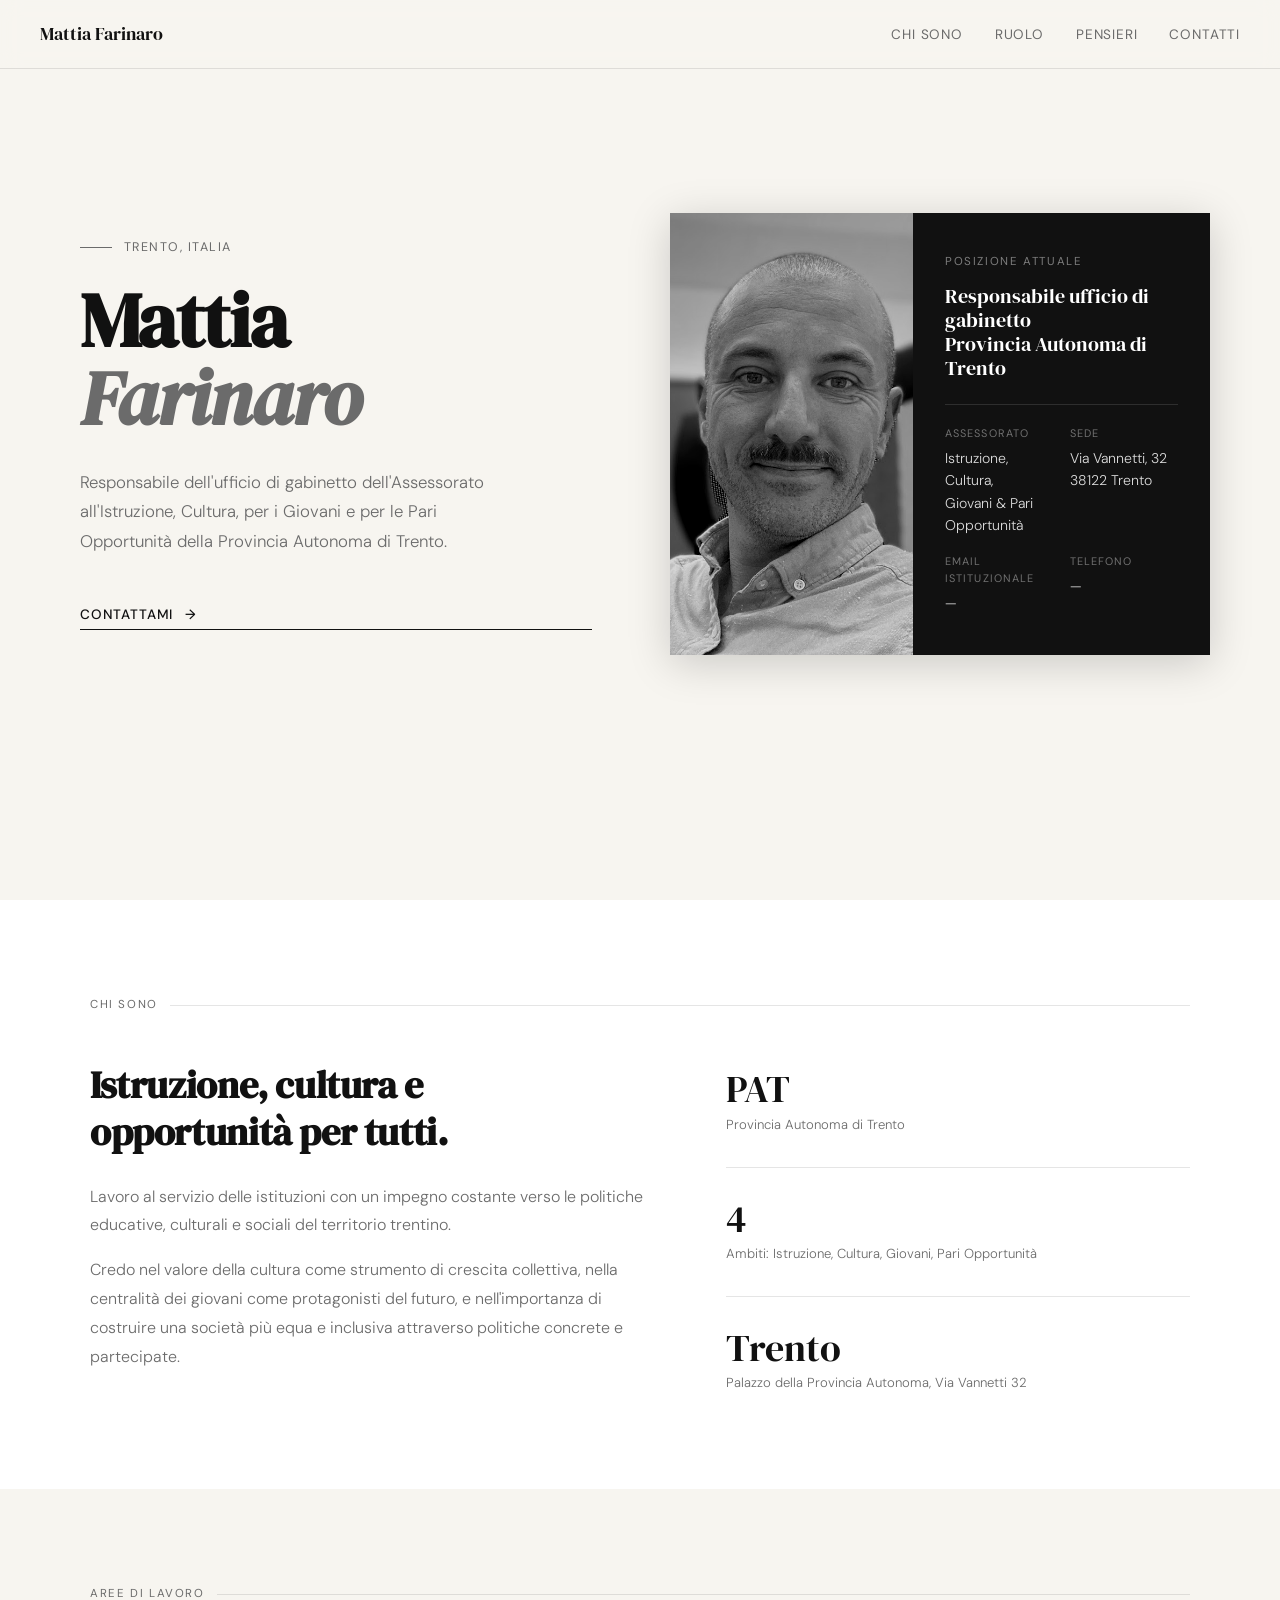
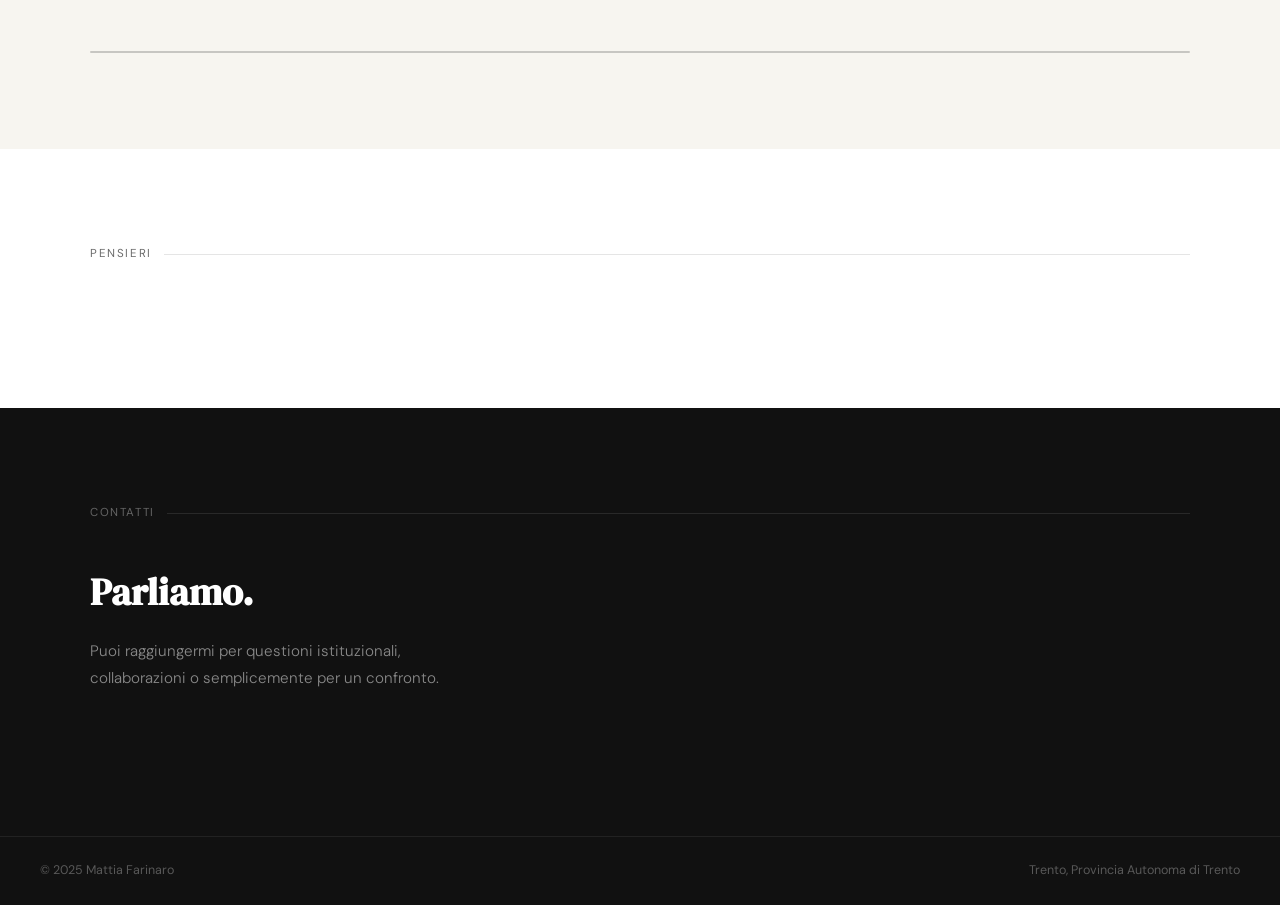
==== index.html @ f751d256 "Add files via upload" ====
<!DOCTYPE html>
<html lang="it">
<head>
<meta charset="UTF-8">
<meta name="viewport" content="width=device-width, initial-scale=1.0">
<title>Mattia Farinaro</title>
<link rel="preconnect" href="https://fonts.googleapis.com">
<link href="https://fonts.googleapis.com/css2?family=DM+Serif+Display:ital@0;1&family=DM+Sans:ital,opsz,wght@0,9..40,300;0,9..40,400;0,9..40,500;1,9..40,300&display=swap" rel="stylesheet">
<style>
  *, *::before, *::after { box-sizing: border-box; margin: 0; padding: 0; }

  :root {
    --bg: #f7f5f0;
    --surface: #ffffff;
    --ink: #111111;
    --ink-muted: #6b6b6b;
    --ink-faint: #c4c4c4;
    --border: rgba(0,0,0,0.1);
    --serif: 'DM Serif Display', Georgia, serif;
    --sans: 'DM Sans', system-ui, sans-serif;
  }

  html { scroll-behavior: smooth; }

  body {
    font-family: var(--sans);
    background: var(--bg);
    color: var(--ink);
    min-height: 100vh;
    font-size: 16px;
    line-height: 1.6;
  }

  /* NAV */
  nav {
    position: fixed;
    top: 0; left: 0; right: 0;
    z-index: 160;
    display: flex;
    align-items: center;
    justify-content: space-between;
    padding: 1.25rem 2.5rem;
    background: rgba(247,245,240,0.88);
    backdrop-filter: blur(10px);
    border-bottom: 1px solid var(--border);
  }
  .nav-logo { font-family: var(--serif); font-size: 1.1rem; color: var(--ink); text-decoration: none; }
  .nav-links { display: flex; gap: 2rem; list-style: none; }
  .nav-links a { font-size: 0.85rem; font-weight: 400; letter-spacing: 0.06em; text-transform: uppercase; color: var(--ink-muted); text-decoration: none; transition: color 0.2s; }
  .nav-links a:hover { color: var(--ink); }

  /* HAMBURGER */
  .nav-hamburger { display: none; flex-direction: column; justify-content: center; align-items: center; gap: 5px; width: 44px; height: 44px; background: none; border: none; cursor: pointer; padding: 0; position: relative; z-index: 200; -webkit-tap-highlight-color: transparent; flex-shrink: 0; }
  .nav-hamburger span { display: block; width: 22px; height: 1.5px; background: var(--ink); transition: transform 0.25s, opacity 0.25s; transform-origin: center; }
  .nav-hamburger.open span:nth-child(1) { transform: translateY(6.5px) rotate(45deg); }
  .nav-hamburger.open span:nth-child(2) { opacity: 0; transform: scaleX(0); }
  .nav-hamburger.open span:nth-child(3) { transform: translateY(-6.5px) rotate(-45deg); }
  .nav-mobile { display: flex; flex-direction: column; align-items: center; justify-content: center; gap: 2.5rem; position: fixed; inset: 0; z-index: 150; background: rgba(247,245,240,0.98); backdrop-filter: blur(12px); opacity: 0; visibility: hidden; transition: opacity 0.25s, visibility 0.25s; pointer-events: none; }
  .nav-mobile.open { opacity: 1; visibility: visible; pointer-events: auto; }
  .nav-mobile a { font-family: var(--serif); font-size: 2.2rem; color: var(--ink); text-decoration: none; letter-spacing: -0.01em; transition: opacity 0.2s; }
  .nav-mobile a:hover { opacity: 0.45; }

  /* HERO */
  .hero { min-height: 100vh; display: grid; grid-template-columns: 1fr 1fr; padding-top: 64px; }
  .hero-left { display: flex; flex-direction: column; justify-content: center; padding: 5rem 3rem 5rem 2.5rem; }
  .hero-eyebrow { font-size: 0.78rem; font-weight: 400; letter-spacing: 0.12em; text-transform: uppercase; color: var(--ink-muted); margin-bottom: 1.5rem; display: flex; align-items: center; gap: 0.75rem; }
  .hero-eyebrow::before { content: ''; display: inline-block; width: 2rem; height: 1px; background: var(--ink-muted); }
  .hero-name { font-family: var(--serif); font-size: clamp(3.5rem, 6vw, 5.5rem); line-height: 1.0; letter-spacing: -0.02em; color: var(--ink); margin-bottom: 2rem; }
  .hero-name em { font-style: italic; color: var(--ink-muted); }
  .hero-desc { font-size: 1.05rem; font-weight: 300; color: var(--ink-muted); max-width: 38ch; line-height: 1.75; margin-bottom: 3rem; }
  .hero-cta { display: inline-flex; align-items: center; gap: 0.75rem; font-size: 0.85rem; font-weight: 500; letter-spacing: 0.06em; text-transform: uppercase; color: var(--ink); text-decoration: none; border-bottom: 1.5px solid var(--ink); padding-bottom: 0.2rem; transition: opacity 0.2s; }
  .hero-cta:hover { opacity: 0.5; }
  .hero-cta .arrow { transition: transform 0.2s; }
  .hero-cta:hover .arrow { transform: translateX(4px); }
  .hero-right { display: flex; align-items: center; justify-content: center; position: relative; padding: 3rem 0; background: transparent; }
  .hero-right-card { display: flex; width: 90%; max-height: 520px; overflow: hidden; box-shadow: 0 8px 40px rgba(0,0,0,0.18); }
  .hero-photo-col { width: 45%; flex-shrink: 0; overflow: hidden; }
  .hero-right-inner { flex: 1; display: flex; flex-direction: column; justify-content: center; padding: 2.5rem 2rem; background: var(--ink); color: #fff; gap: 0; }
  .hero-card-label { font-size: 0.72rem; letter-spacing: 0.14em; text-transform: uppercase; color: rgba(255,255,255,0.45); margin-bottom: 0.75rem; }
  .hero-card-role { font-family: var(--serif); font-size: 1.25rem; line-height: 1.2; color: #fff; margin-bottom: 1.5rem; }
  .hero-card-details { border-top: 1px solid rgba(255,255,255,0.12); padding-top: 1.25rem; display: grid; grid-template-columns: 1fr 1fr; gap: 1rem; }
  .hero-card-detail-label { font-size: 0.68rem; letter-spacing: 0.1em; text-transform: uppercase; color: rgba(255,255,255,0.4); margin-bottom: 0.3rem; }
  .hero-card-detail-val { font-size: 0.88rem; color: rgba(255,255,255,0.85); font-weight: 300; }
  .hero-card-detail-val a { color: rgba(255,255,255,0.85); text-decoration: none; }

  /* SECTIONS */
  section { padding: 6rem 2.5rem; }
  .section-inner { max-width: 1100px; margin: 0 auto; }
  .section-label { font-size: 0.72rem; letter-spacing: 0.14em; text-transform: uppercase; color: var(--ink-muted); margin-bottom: 3rem; display: flex; align-items: center; gap: 0.75rem; }
  .section-label::after { content: ''; flex: 1; height: 1px; background: var(--border); }

  /* ABOUT */
  #about { background: var(--surface); }
  .about-grid { display: grid; grid-template-columns: 1.2fr 1fr; gap: 5rem; align-items: start; }
  .about-headline { font-family: var(--serif); font-size: clamp(2rem, 3vw, 2.8rem); line-height: 1.2; letter-spacing: -0.01em; color: var(--ink); margin-bottom: 1.75rem; }
  .about-body { font-size: 1rem; font-weight: 300; color: var(--ink-muted); line-height: 1.8; }
  .about-body p + p { margin-top: 1rem; }
  .about-sidebar { display: flex; flex-direction: column; gap: 2rem; padding-top: 0.5rem; }
  .hero-photo-wrap { width: 100%; height: 100%; overflow: hidden; margin-bottom: 0; flex-shrink: 0; border-radius: 0; }
  .hero-photo { width: 100%; height: 100%; object-fit: cover; object-position: center top; display: block; filter: grayscale(100%) brightness(0.8) contrast(1.15); }
  .about-fact { padding-bottom: 2rem; border-bottom: 1px solid var(--border); }
  .about-fact:last-child { border-bottom: none; padding-bottom: 0; }
  .about-fact-num { font-family: var(--serif); font-size: 2.4rem; line-height: 1; color: var(--ink); margin-bottom: 0.3rem; }
  .about-fact-label { font-size: 0.82rem; font-weight: 300; color: var(--ink-muted); }

  /* RUOLO */
  #ruolo { background: var(--bg); }
  .role-grid { display: grid; grid-template-columns: repeat(3, 1fr); gap: 1.5px; background: var(--border); border: 1.5px solid var(--border); border-radius: 2px; }
  .role-cell { background: var(--surface); padding: 2.5rem 2rem; }
  .role-cell-icon { width: 2rem; height: 2rem; margin-bottom: 1.25rem; opacity: 0.25; }
  .role-cell-title { font-family: var(--serif); font-size: 1.15rem; color: var(--ink); margin-bottom: 0.6rem; }
  .role-cell-body { font-size: 0.88rem; font-weight: 300; color: var(--ink-muted); line-height: 1.7; }

  /* BLOG */
  #blog { background: var(--surface); }
  .blog-grid { display: grid; grid-template-columns: repeat(2, 1fr); gap: 2rem; }
  .blog-card { padding: 0; border: 1px solid var(--border); border-radius: 2px; background: var(--bg); transition: transform 0.2s; cursor: default; overflow: hidden; }
  .blog-card:hover { transform: translateY(-2px); }
  .blog-card-img { width: 100%; aspect-ratio: 16/9; object-fit: cover; display: block; filter: grayscale(75%); transition: filter 0.4s ease; }
  .blog-card:hover .blog-card-img { filter: grayscale(0%); }
  .blog-card-img-placeholder { width: 100%; aspect-ratio: 16/9; background: var(--border); display: none; }
  .blog-card-content { padding: 2rem; }
  .blog-card-meta { font-size: 0.72rem; letter-spacing: 0.1em; text-transform: uppercase; color: var(--ink-faint); margin-bottom: 0.75rem; }
  .blog-card-title { font-family: var(--serif); font-size: 1.3rem; line-height: 1.3; color: var(--ink); margin-bottom: 0.75rem; }
  .blog-card-excerpt { font-size: 0.88rem; font-weight: 300; color: var(--ink-muted); line-height: 1.7; }
  .modal-img { width: 100%; aspect-ratio: 16/9; object-fit: cover; display: block; margin-bottom: 2rem; border-radius: 1px; filter: grayscale(75%); transition: filter 0.4s ease; }
  .modal-img:hover { filter: grayscale(0%); }
  .blog-empty { font-size: 0.95rem; font-weight: 300; color: var(--ink-faint); font-style: italic; padding: 3rem 0; }

  /* MODAL blog */
  .modal-overlay { display: none; position: fixed; inset: 0; z-index: 200; background: rgba(0,0,0,0.55); align-items: center; justify-content: center; padding: 2rem; }
  .modal-overlay.open { display: flex; }
  .modal-box { background: var(--surface); max-width: 680px; width: 100%; max-height: 80vh; overflow-y: auto; padding: 3rem; border-radius: 2px; position: relative; }
  .modal-close { position: absolute; top: 1.25rem; right: 1.5rem; font-size: 1.4rem; background: none; border: none; cursor: pointer; color: var(--ink-muted); line-height: 1; }
  .modal-close:hover { color: var(--ink); }
  .modal-meta { font-size: 0.72rem; letter-spacing: 0.1em; text-transform: uppercase; color: var(--ink-faint); margin-bottom: 1rem; }
  .modal-title { font-family: var(--serif); font-size: 2rem; line-height: 1.2; color: var(--ink); margin-bottom: 1.5rem; }
  .modal-body { font-size: 1rem; font-weight: 300; color: var(--ink-muted); line-height: 1.85; text-align: justify; hyphens: auto; }
  .modal-body p + p { margin-top: 1rem; }
  .modal-body a { color: var(--ink); border-bottom: 1px solid var(--border); text-decoration: none; transition: border-color 0.2s; }
  .modal-body a:hover { border-color: var(--ink); }
  .blog-card.has-full { cursor: pointer; }

  /* CONTATTI */
  #contatti { background: var(--ink); color: #fff; }
  #contatti .section-label { color: rgba(255,255,255,0.35); }
  #contatti .section-label::after { background: rgba(255,255,255,0.1); }
  .contact-grid { display: grid; grid-template-columns: 1fr 1fr; gap: 5rem; align-items: start; }
  .contact-headline { font-family: var(--serif); font-size: clamp(2rem, 3vw, 3rem); line-height: 1.15; color: #fff; margin-bottom: 1.5rem; }
  .contact-sub { font-size: 0.95rem; font-weight: 300; color: rgba(255,255,255,0.5); line-height: 1.75; max-width: 38ch; }
  .contact-list { list-style: none; display: flex; flex-direction: column; gap: 2rem; }
  .contact-item-label { font-size: 0.68rem; letter-spacing: 0.12em; text-transform: uppercase; color: rgba(255,255,255,0.35); margin-bottom: 0.3rem; }
  .contact-item-val { font-size: 1rem; color: rgba(255,255,255,0.85); font-weight: 300; }
  .contact-item-val a { color: rgba(255,255,255,0.85); text-decoration: none; border-bottom: 1px solid rgba(255,255,255,0.2); transition: border-color 0.2s; }
  .contact-item-val a:hover { border-color: rgba(255,255,255,0.6); }
  .social-row { margin-top: 3rem; display: flex; gap: 1rem; flex-wrap: wrap; }
  .social-btn { display: inline-flex; align-items: center; gap: 0.5rem; font-size: 0.78rem; font-weight: 400; letter-spacing: 0.06em; text-transform: uppercase; color: rgba(255,255,255,0.6); text-decoration: none; padding: 0.5rem 1rem; border: 1px solid rgba(255,255,255,0.15); border-radius: 1px; transition: border-color 0.2s, color 0.2s; }
  .social-btn:hover { border-color: rgba(255,255,255,0.4); color: #fff; }

  /* FOOTER */
  footer { background: var(--ink); border-top: 1px solid rgba(255,255,255,0.07); padding: 1.5rem 2.5rem; display: flex; justify-content: space-between; align-items: center; }
  footer p { font-size: 0.78rem; color: rgba(255,255,255,0.3); }

  /* LOADING SKELETON */
  .skeleton { background: linear-gradient(90deg, rgba(0,0,0,0.06) 25%, rgba(0,0,0,0.1) 50%, rgba(0,0,0,0.06) 75%); background-size: 200% 100%; animation: shimmer 1.5s infinite; border-radius: 3px; display: inline-block; }
  @keyframes shimmer { 0% { background-position: 200% 0; } 100% { background-position: -200% 0; } }

  /* RESPONSIVE */
  @media (max-width: 900px) {
    .hero { grid-template-columns: 1fr; min-height: auto; padding-top: 64px; }
    .hero-right { padding: 1rem 1.5rem; }
    .hero-right-card { width: 100%; max-height: none; flex-direction: column; }
    .hero-photo-col { width: 100%; height: 220px; }
    .hero-photo-wrap { width: 100%; height: 100%; }
    .hero-right-inner { padding: 1.5rem; }
    .hero-card-role { font-size: 1.1rem; margin-bottom: 1rem; }
    .hero-card-details { grid-template-columns: 1fr 1fr; gap: 0.75rem; }
    .hero-left { padding: 2rem 1.5rem 1rem; }
    .about-grid, .contact-grid { grid-template-columns: 1fr; gap: 3rem; }
    .role-grid { grid-template-columns: 1fr 1fr; }
    .blog-grid { grid-template-columns: 1fr; }
    nav { padding: 1rem 1.5rem; }
    .nav-links { display: none; }
    .nav-hamburger { display: flex; }
    nav { z-index: 160; }
    section { padding: 4rem 1.5rem; }
    footer { flex-direction: column; gap: 0.5rem; text-align: center; }

  }
  @media (max-width: 500px) {
    .role-grid { grid-template-columns: 1fr; }
    .hero-left { padding: 4.5rem 1.25rem 2rem; }
    .hero-card-details { grid-template-columns: 1fr; gap: 0.75rem; }
    .hero-photo-col { height: 200px; }
  }

  /* ANIMATIONS */
  @keyframes fadeUp { from { opacity: 0; transform: translateY(16px); } to { opacity: 1; transform: translateY(0); } }
  .hero-eyebrow { animation: fadeUp 0.6s ease both; }
  .hero-name    { animation: fadeUp 0.6s 0.1s ease both; }
  .hero-desc    { animation: fadeUp 0.6s 0.2s ease both; }
  .hero-cta     { animation: fadeUp 0.6s 0.3s ease both; }
  .hero-right-inner { animation: fadeUp 0.7s 0.2s ease both; }
</style>
</head>
<body>

<!-- NAV -->
<nav>
  <a class="nav-logo" href="#">Mattia Farinaro</a>
  <ul class="nav-links">
    <li><a href="#about">Chi sono</a></li>
    <li><a href="#ruolo">Ruolo</a></li>
    <li><a href="pensieri.html">Pensieri</a></li>
    <li><a href="#contatti">Contatti</a></li>
  </ul>
  <button class="nav-hamburger" id="hamburger" aria-label="Menu" onclick="toggleMenu()">
    <span></span><span></span><span></span>
  </button>
</nav>

<!-- MOBILE MENU -->
<div class="nav-mobile" id="nav-mobile">
  <a href="#about"    onclick="closeMenu()">Chi sono</a>
  <a href="#ruolo"    onclick="closeMenu()">Ruolo</a>
  <a href="pensieri.html" onclick="closeMenu()">Pensieri</a>
  <a href="#contatti" onclick="closeMenu()">Contatti</a>
</div>

<!-- HERO -->
<section class="hero" id="home">
  <div class="hero-left">
    <span class="hero-eyebrow" id="hero-citta">Trento, Italia</span>
    <h1 class="hero-name">Mattia<br><em>Farinaro</em></h1>
    <p class="hero-desc" id="hero-bio">
      Responsabile dell'ufficio di gabinetto dell'Assessorato all'Istruzione, Cultura, per i Giovani e per le Pari Opportunità della Provincia Autonoma di Trento.
    </p>
    <a class="hero-cta" href="#contatti">
      Contattami <span class="arrow">→</span>
    </a>
  </div>
  <div class="hero-right">
    <div class="hero-right-card">
      <div class="hero-photo-col">
        <div class="hero-photo-wrap">
          <img src="./foto.jpg" alt="Mattia Farinaro" class="hero-photo">
        </div>
      </div>
      <div class="hero-right-inner">
      <p class="hero-card-label">Posizione attuale</p>
      <p class="hero-card-role" id="card-ruolo">Responsabile ufficio di gabinetto<br>Provincia Autonoma di Trento</p>
      <div class="hero-card-details">
        <div>
          <p class="hero-card-detail-label">Assessorato</p>
          <p class="hero-card-detail-val" id="card-assessorato">Istruzione, Cultura,<br>Giovani &amp; Pari Opportunità</p>
        </div>
        <div>
          <p class="hero-card-detail-label">Sede</p>
          <p class="hero-card-detail-val" id="card-sede">Via Vannetti, 32<br>38122 Trento</p>
        </div>
        <div>
          <p class="hero-card-detail-label">Email istituzionale</p>
          <p class="hero-card-detail-val"><a id="card-email" href="#">—</a></p>
        </div>
        <div>
          <p class="hero-card-detail-label">Telefono</p>
          <p class="hero-card-detail-val"><a id="card-tel" href="#">—</a></p>
        </div>
      </div>
    </div>
    </div>
  </div>
</section>

<!-- ABOUT -->
<section id="about">
  <div class="section-inner">
    <p class="section-label">Chi sono</p>
    <div class="about-grid">
      <div>
        <h2 class="about-headline" id="about-headline">Istruzione, cultura e<br>opportunità per tutti.</h2>
        <div class="about-body" id="about-body">
          <p>Lavoro al servizio delle istituzioni con un impegno costante verso le politiche educative, culturali e sociali del territorio trentino.</p>
          <p>Credo nel valore della cultura come strumento di crescita collettiva, nella centralità dei giovani come protagonisti del futuro, e nell'importanza di costruire una società più equa e inclusiva attraverso politiche concrete e partecipate.</p>
        </div>
      </div>
      <div class="about-sidebar">
        <div class="about-fact">
          <p class="about-fact-num">PAT</p>
          <p class="about-fact-label">Provincia Autonoma di Trento</p>
        </div>
        <div class="about-fact">
          <p class="about-fact-num">4</p>
          <p class="about-fact-label">Ambiti: Istruzione, Cultura, Giovani, Pari Opportunità</p>
        </div>
        <div class="about-fact">
          <p class="about-fact-num" id="fact-citta">Trento</p>
          <p class="about-fact-label">Palazzo della Provincia Autonoma, Via Vannetti 32</p>
        </div>
      </div>
    </div>
  </div>
</section>

<!-- RUOLO -->
<section id="ruolo">
  <div class="section-inner">
    <p class="section-label">Aree di lavoro</p>
    <div class="role-grid" id="role-grid">
      <!-- populated by JS -->
    </div>
  </div>
</section>

<!-- BLOG -->
<section id="blog">
  <div class="section-inner">
    <p class="section-label">Pensieri</p>
    <div class="blog-grid" id="blog-grid">
      <!-- populated by JS -->
    </div>
  </div>
</section>

<!-- MODAL blog -->
<div class="modal-overlay" id="modal-overlay" onclick="closeModal(event)">
  <div class="modal-box">
    <button class="modal-close" onclick="closeModal(null, true)">×</button>
    <img id="modal-img" class="modal-img" src="" alt="" style="display:none">
    <p class="modal-meta" id="modal-meta"></p>
    <h2 class="modal-title" id="modal-title"></h2>
    <div class="modal-body" id="modal-body"></div>
  </div>
</div>

<!-- CONTATTI -->
<section id="contatti">
  <div class="section-inner">
    <p class="section-label">Contatti</p>
    <div class="contact-grid">
      <div>
        <h2 class="contact-headline">Parliamo.</h2>
        <p class="contact-sub">Puoi raggiungermi per questioni istituzionali, collaborazioni o semplicemente per un confronto.</p>
        <div class="social-row" id="social-row">
          <!-- populated by JS -->
        </div>
      </div>
      <ul class="contact-list" id="contact-list">
        <!-- populated by JS -->
      </ul>
    </div>
  </div>
</section>

<!-- FOOTER -->
<footer>
  <p>© 2025 Mattia Farinaro</p>
  <p>Trento, Provincia Autonoma di Trento</p>
</footer>

<script>
// ─── CONFIG ──────────────────────────────────────────────────────────────────
const SHEET_ID = '2PACX-1vS9e2zmWZkr0CJ4PZR65tYOUOkJK7uYPpmHtfRl9LW69muNpulG27o0Ui8nS0jdOjorRNVypcGW3Iv5';

// 🔧 SOSTITUISCI questi gid con quelli reali del tuo spreadsheet
// Per trovare il gid: apri il foglio → guarda l'URL → &gid=NUMERO
const GID = {
  contatti: '0',
  blog:     '1088622999',
  aree:     '1703680427',
  profilo:  '396150809'
};

const BASE = `https://docs.google.com/spreadsheets/d/e/${SHEET_ID}/pub?single=true&output=csv&gid=`;

// ─── CSV PARSER ───────────────────────────────────────────────────────────────
function parseCSV(text) {
  // Gestisce celle multiriga RFC 4180 (Google Sheets con Alt+Invio)
  const raw = text.replace(/\r\n/g, '\n').replace(/\r/g, '\n');
  const cells = [];
  let cur = '', inQ = false, i = 0;
  while (i < raw.length) {
    const c = raw[i];
    if (c === '"') {
      if (inQ && raw[i+1] === '"') { cur += '"'; i += 2; continue; }
      inQ = !inQ; i++; continue;
    }
    if (c === ',' && !inQ) { cells.push(cur); cur = ''; i++; continue; }
    if (c === '\n' && !inQ) { cells.push(cur); cells.push('\n'); cur = ''; i++; continue; }
    cur += c; i++;
  }
  cells.push(cur);
  const allRows = [[]];
  cells.forEach(cell => {
    if (cell === '\n') allRows.push([]);
    else allRows[allRows.length - 1].push(cell);
  });
  const headers = allRows[0].map(h => h.trim());
  const rows = [];
  for (let r = 1; r < allRows.length; r++) {
    const vals = allRows[r];
    if (!vals.length || vals.every(v => !v.trim())) continue;
    const obj = {};
    headers.forEach((h, idx) => { obj[h] = (vals[idx] || '').trim(); });
    rows.push(obj);
  }
  return rows;
}

async function fetchSheet(gid) {
  const res = await fetch(BASE + gid);
  if (!res.ok) throw new Error('Fetch failed for gid ' + gid);
  const text = await res.text();
  return parseCSV(text);
}

// ─── ICONS per aree di lavoro ─────────────────────────────────────────────────
const ICONS = {
  default: `<svg class="role-cell-icon" viewBox="0 0 32 32" fill="none"><rect x="4" y="6" width="24" height="20" rx="1" stroke="currentColor" stroke-width="1.5"/><path d="M4 12h24M10 18h12M10 22h8" stroke="currentColor" stroke-width="1.5" stroke-linecap="round"/></svg>`,
  istruzione: `<svg class="role-cell-icon" viewBox="0 0 32 32" fill="none"><path d="M4 13l12-7 12 7-12 7-12-7z" stroke="currentColor" stroke-width="1.5" stroke-linejoin="round"/><path d="M10 16.5V24c0 1.5 2.7 3 6 3s6-1.5 6-3v-7.5" stroke="currentColor" stroke-width="1.5"/></svg>`,
  cultura: `<svg class="role-cell-icon" viewBox="0 0 32 32" fill="none"><path d="M8 28V10M16 28V6M24 28V14" stroke="currentColor" stroke-width="1.5" stroke-linecap="round"/><path d="M5 28h22" stroke="currentColor" stroke-width="1.5" stroke-linecap="round"/></svg>`,
  giovani: `<svg class="role-cell-icon" viewBox="0 0 32 32" fill="none"><circle cx="16" cy="11" r="5" stroke="currentColor" stroke-width="1.5"/><path d="M6 26c0-5.523 4.477-10 10-10s10 4.477 10 10" stroke="currentColor" stroke-width="1.5" stroke-linecap="round"/></svg>`,
  pari: `<svg class="role-cell-icon" viewBox="0 0 32 32" fill="none"><circle cx="11" cy="12" r="5" stroke="currentColor" stroke-width="1.5"/><circle cx="21" cy="12" r="5" stroke="currentColor" stroke-width="1.5"/><path d="M4 26c0-3.866 3.134-7 7-7h10c3.866 0 7 3.134 7 7" stroke="currentColor" stroke-width="1.5" stroke-linecap="round"/></svg>`,
  coordinamento: `<svg class="role-cell-icon" viewBox="0 0 32 32" fill="none"><rect x="4" y="4" width="10" height="10" rx="1" stroke="currentColor" stroke-width="1.5"/><rect x="18" y="4" width="10" height="10" rx="1" stroke="currentColor" stroke-width="1.5"/><rect x="4" y="18" width="10" height="10" rx="1" stroke="currentColor" stroke-width="1.5"/><rect x="18" y="18" width="10" height="10" rx="1" stroke="currentColor" stroke-width="1.5"/></svg>`,
  gabinetto: `<svg class="role-cell-icon" viewBox="0 0 32 32" fill="none"><path d="M16 4L4 12v16h8v-8h8v8h8V12L16 4z" stroke="currentColor" stroke-width="1.5" stroke-linejoin="round"/></svg>`,
};

function getIcon(titolo) {
  const t = (titolo || '').toLowerCase();
  if (t.includes('istruz')) return ICONS.istruzione;
  if (t.includes('cultur')) return ICONS.cultura;
  if (t.includes('giovan')) return ICONS.giovani;
  if (t.includes('pari') || t.includes('opportun')) return ICONS.pari;
  if (t.includes('coord')) return ICONS.coordinamento;
  if (t.includes('gabinett') || t.includes('ufficio')) return ICONS.gabinetto;
  return ICONS.default;
}

// ─── SOCIAL ──────────────────────────────────────────────────────────────────
const SOCIAL_LABELS = {
  linkedin_url: 'LinkedIn',
  facebook_url: 'Facebook',
  instagram_url: 'Instagram',
  twitter_url: 'Twitter / X',
};

// ─── RENDER FUNCTIONS ─────────────────────────────────────────────────────────

function renderProfilo(rows) {
  if (!rows.length) return;
  const d = rows[0];

  if (d.citta) {
    document.getElementById('hero-citta').textContent = d.citta;
    document.getElementById('fact-citta').textContent = d.citta;
  }
  if (d.bio_breve) document.getElementById('hero-bio').textContent = d.bio_breve;
  if (d.ruolo) document.getElementById('card-ruolo').innerHTML = d.ruolo.replace(/,\s*/g, '<br>');
  if (d.assessorato) document.getElementById('card-assessorato').innerHTML = d.assessorato.replace(/,\s*/g, '<br>');
  if (d.indirizzo) document.getElementById('card-sede').innerHTML = d.indirizzo.replace(/,\s*/g, '<br>');

  if (d.bio_completa) {
    // Supporta sia \n (Alt+Invio in Sheets) che testo unico
    const paras = d.bio_completa.split(/\n+/).filter(p => p.trim());
    document.getElementById('about-body').innerHTML = paras.map(p => `<p>${p}</p>`).join('');
  }
  // bio_headline: usa la colonna del foglio se presente, altrimenti testo di default
  const headline = d.bio_headline || 'Radici nel territorio, sguardo sui giovani e sulla cultura.';
  document.getElementById('about-headline').innerHTML = headline;
}

function renderContatti(rows) {
  if (!rows.length) return;
  const d = rows[0];

  // hero card
  if (d.email_personale) {
    const el = document.getElementById('card-email');
    el.textContent = d.email_personale;
    el.href = 'mailto:' + d.email_personale;
  }
  if (d.telefono) {
    const el = document.getElementById('card-tel');
    el.textContent = d.telefono;
    el.href = 'tel:' + d.telefono.replace(/\s/g, '');
  }

  // contact list
  const list = document.getElementById('contact-list');
  list.innerHTML = '';
  const fields = [
    { key: 'email_personale', label: 'Email personale', type: 'email' },
    { key: 'telefono',        label: 'Telefono',         type: 'tel' },
    { key: 'indirizzo',       label: 'Ufficio',          type: 'text' },
    { key: 'telefono_ufficio',label: 'Centralino assessorato', type: 'tel' },
    { key: 'email_assessorato',label: 'Email assessorato', type: 'email' },
  ];
  fields.forEach(f => {
    const val = d[f.key];
    if (!val) return;
    let valHtml;
    if (f.type === 'email') valHtml = `<a href="mailto:${val}">${val}</a>`;
    else if (f.type === 'tel') valHtml = `<a href="tel:${val.replace(/\s/g,'')}">${val}</a>`;
    else valHtml = val;
    list.innerHTML += `<li><p class="contact-item-label">${f.label}</p><p class="contact-item-val">${valHtml}</p></li>`;
  });

  // social buttons
  const socialRow = document.getElementById('social-row');
  socialRow.innerHTML = '';
  Object.entries(SOCIAL_LABELS).forEach(([key, label]) => {
    const url = d[key];
    if (!url) return;
    socialRow.innerHTML += `<a class="social-btn" href="${url}" target="_blank" rel="noopener">${label}</a>`;
  });
}

function renderAree(rows) {
  const grid = document.getElementById('role-grid');
  grid.innerHTML = '';
  if (!rows.length) {
    grid.innerHTML = '<div class="role-cell"><p class="role-cell-body" style="font-style:italic;color:var(--ink-faint)">Nessuna area configurata.</p></div>';
    return;
  }
  rows
    .filter(r => { const vk = Object.keys(r).find(k => k.toLowerCase().includes('visibile')) || 'visibile'; return (r[vk] || 'SI').trim().toUpperCase() !== 'NO'; })
    .sort((a, b) => (parseInt(a.ordine) || 99) - (parseInt(b.ordine) || 99))
    .forEach(r => {
      const linkHtml = r.link ? `<br><a href="${r.link}" target="_blank" rel="noopener" style="color:var(--ink-muted);font-size:0.8rem;">Approfondisci →</a>` : '';
      grid.innerHTML += `
        <div class="role-cell">
          ${getIcon(r.titolo)}
          <h3 class="role-cell-title">${r.titolo || ''}</h3>
          <p class="role-cell-body">${r.descrizione || ''}${linkHtml}</p>
        </div>`;
    });
}

let blogData = [];

function renderBlog(rows) {
  const grid = document.getElementById('blog-grid');
  const pubKey = Object.keys(rows[0] || {}).find(k => k.toLowerCase().includes('pubblicato')) || 'pubblicato';
  blogData = rows.filter(r => (r[pubKey] || '').trim().toUpperCase() === 'SI');

  if (!blogData.length) {
    grid.innerHTML = '<p class="blog-empty">Nessun articolo pubblicato. Torna presto!</p>';
    return;
  }

  grid.innerHTML = '';
  const latest = blogData.slice(0, 2);
  latest.forEach((r, i) => {
    const hasFull = r.testo_completo && r.testo_completo.trim().length > 0;
    const fotoKey = Object.keys(r).find(k => k.toLowerCase().includes('foto')) || 'foto';
    const fotoUrl = r[fotoKey] || '';
    const imgHtml = fotoUrl ? `<img class="blog-card-img" src="${fotoUrl}" alt="${r.titolo || ''}" onerror="this.style.display='none'">` : '';
    grid.innerHTML += `
      <div class="blog-card ${hasFull ? 'has-full' : ''}" ${hasFull ? `onclick="openModal(${i})"` : ''}>
        ${imgHtml}
        <div class="blog-card-content">
          <p class="blog-card-meta">${r.data || ''} ${r.categoria ? '· ' + r.categoria : ''}</p>
          <h3 class="blog-card-title">${r.titolo || ''}</h3>
          <p class="blog-card-excerpt">${r.estratto || ''}</p>
          ${hasFull ? '<p style="font-size:0.8rem;margin-top:1rem;color:var(--ink-faint)">Leggi tutto →</p>' : ''}
        </div>
      </div>`;
  });
  if (blogData.length > 2) {
    grid.innerHTML += `<div style="grid-column:1/-1;text-align:center;padding-top:1rem">
      <a href="pensieri.html" style="font-size:0.85rem;font-weight:500;letter-spacing:0.06em;text-transform:uppercase;color:var(--ink);text-decoration:none;border-bottom:1.5px solid var(--ink);padding-bottom:0.2rem">Tutti gli articoli →</a>
    </div>`;
  }
}

function openModal(i) {
  const r = blogData[i];
  const fotoKey = Object.keys(r).find(k => k.toLowerCase().includes('foto')) || 'foto';
  const fotoUrl = r[fotoKey] || '';
  const modalImg = document.getElementById('modal-img');
  if (fotoUrl) {
    modalImg.src = fotoUrl;
    modalImg.alt = r.titolo || '';
    modalImg.style.display = 'block';
    modalImg.onerror = () => { modalImg.style.display = 'none'; };
  } else {
    modalImg.style.display = 'none';
  }
  document.getElementById('modal-meta').textContent = `${r.data || ''} ${r.categoria ? '· ' + r.categoria : ''}`;
  document.getElementById('modal-title').textContent = r.titolo || '';
  const rawText = (r.testo_completo || '');
  const paras = rawText.split(/\n+/).filter(p => p.trim());
  document.getElementById('modal-body').innerHTML = paras.map(p => `<p>${p}</p>`).join('');
  document.getElementById('modal-overlay').classList.add('open');
  document.body.style.overflow = 'hidden';
}

function closeModal(e, force) {
  if (force || (e && e.target === document.getElementById('modal-overlay'))) {
    document.getElementById('modal-overlay').classList.remove('open');
    document.body.style.overflow = '';
  }
}

document.addEventListener('keydown', e => { if (e.key === 'Escape') closeModal(null, true); });

// ─── INIT ─────────────────────────────────────────────────────────────────────
async function init() {
  try {
    const [contatti, blog, aree, profilo] = await Promise.allSettled([
      fetchSheet(GID.contatti),
      fetchSheet(GID.blog),
      fetchSheet(GID.aree),
      fetchSheet(GID.profilo),
    ]);

    if (profilo.status  === 'fulfilled') renderProfilo(profilo.value);
    if (contatti.status === 'fulfilled') renderContatti(contatti.value);
    if (aree.status     === 'fulfilled') renderAree(aree.value);
    if (blog.status     === 'fulfilled') renderBlog(blog.value);
  } catch(e) {
    console.error('Errore caricamento dati:', e);
  }
}

init();

  function toggleMenu() {
    const btn = document.getElementById('hamburger');
    const menu = document.getElementById('nav-mobile');
    btn.classList.toggle('open');
    menu.classList.toggle('open');
    document.body.style.overflow = menu.classList.contains('open') ? 'hidden' : '';
  }

  function closeMenu() {
    document.getElementById('hamburger').classList.remove('open');
    document.getElementById('nav-mobile').classList.remove('open');
    document.body.style.overflow = '';
  }

  document.addEventListener('keydown', e => { if (e.key === 'Escape') closeMenu(); });
</script>
</body>
</html>
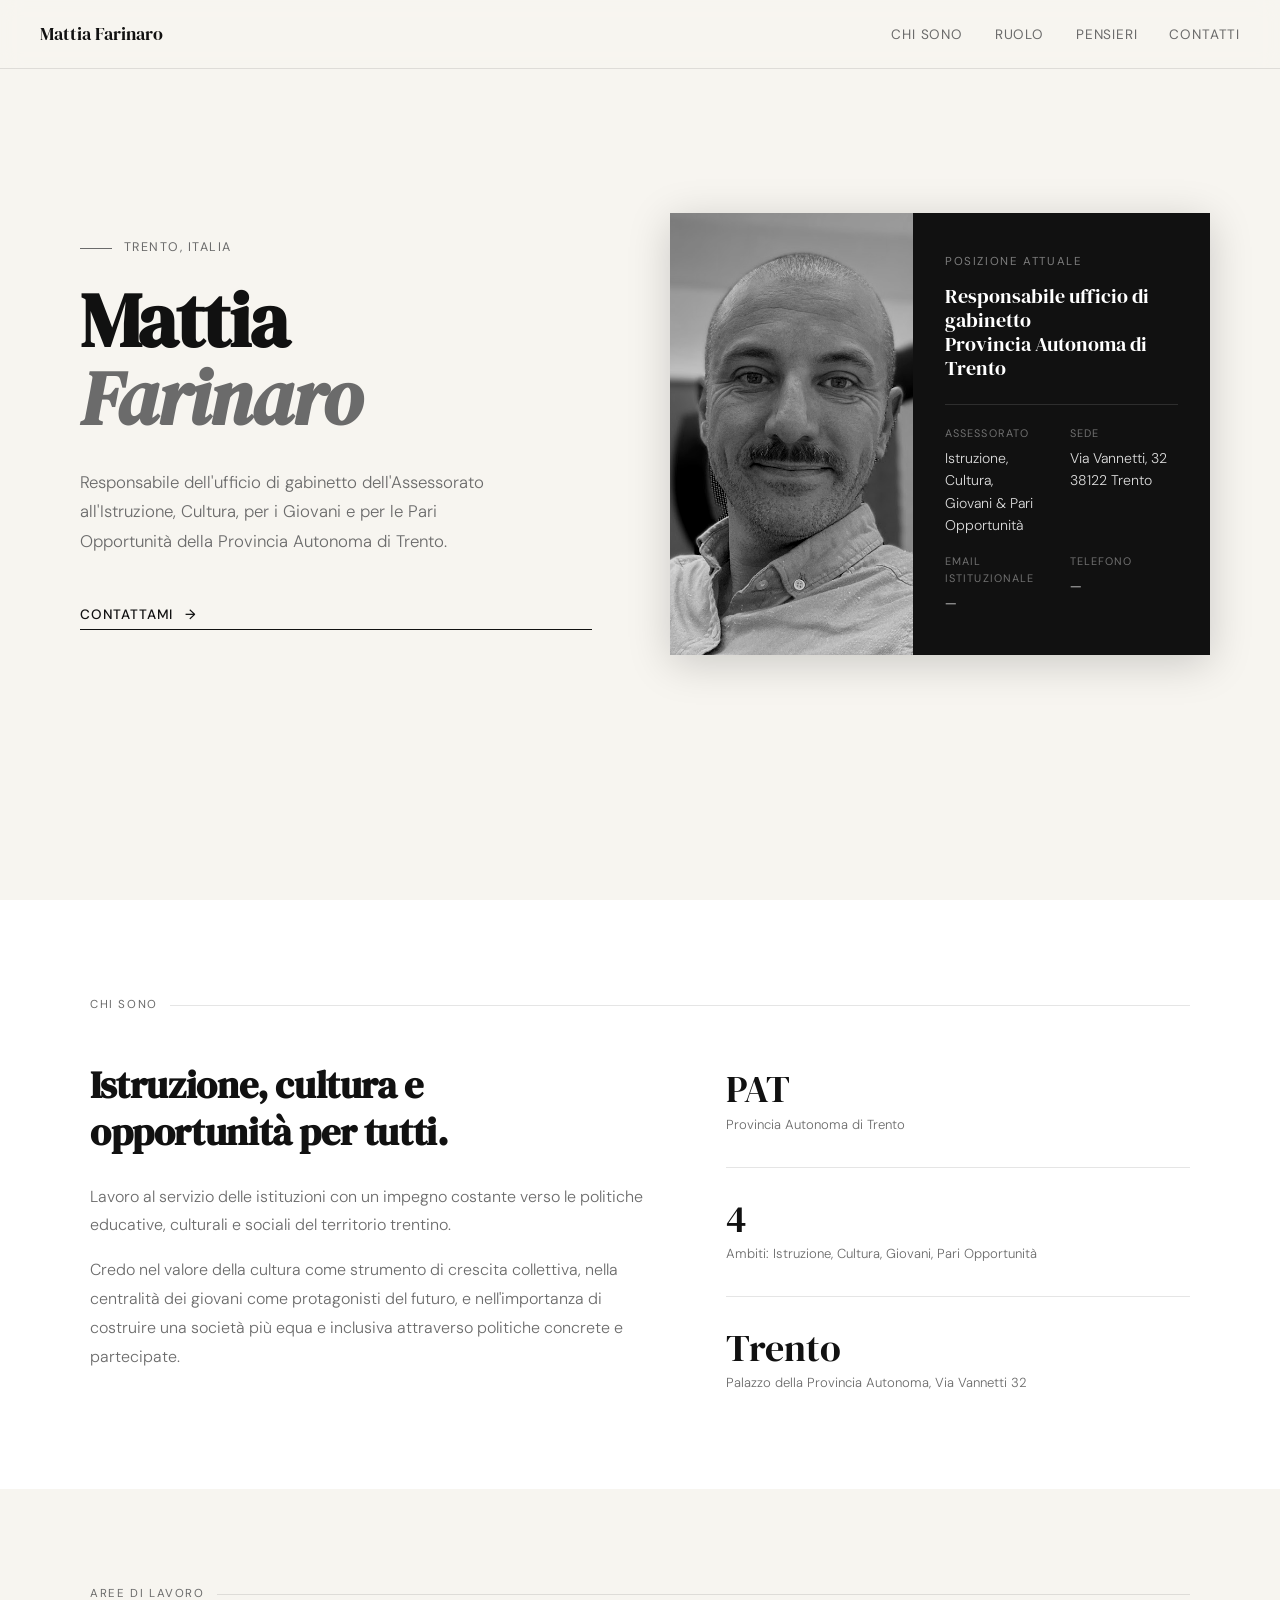
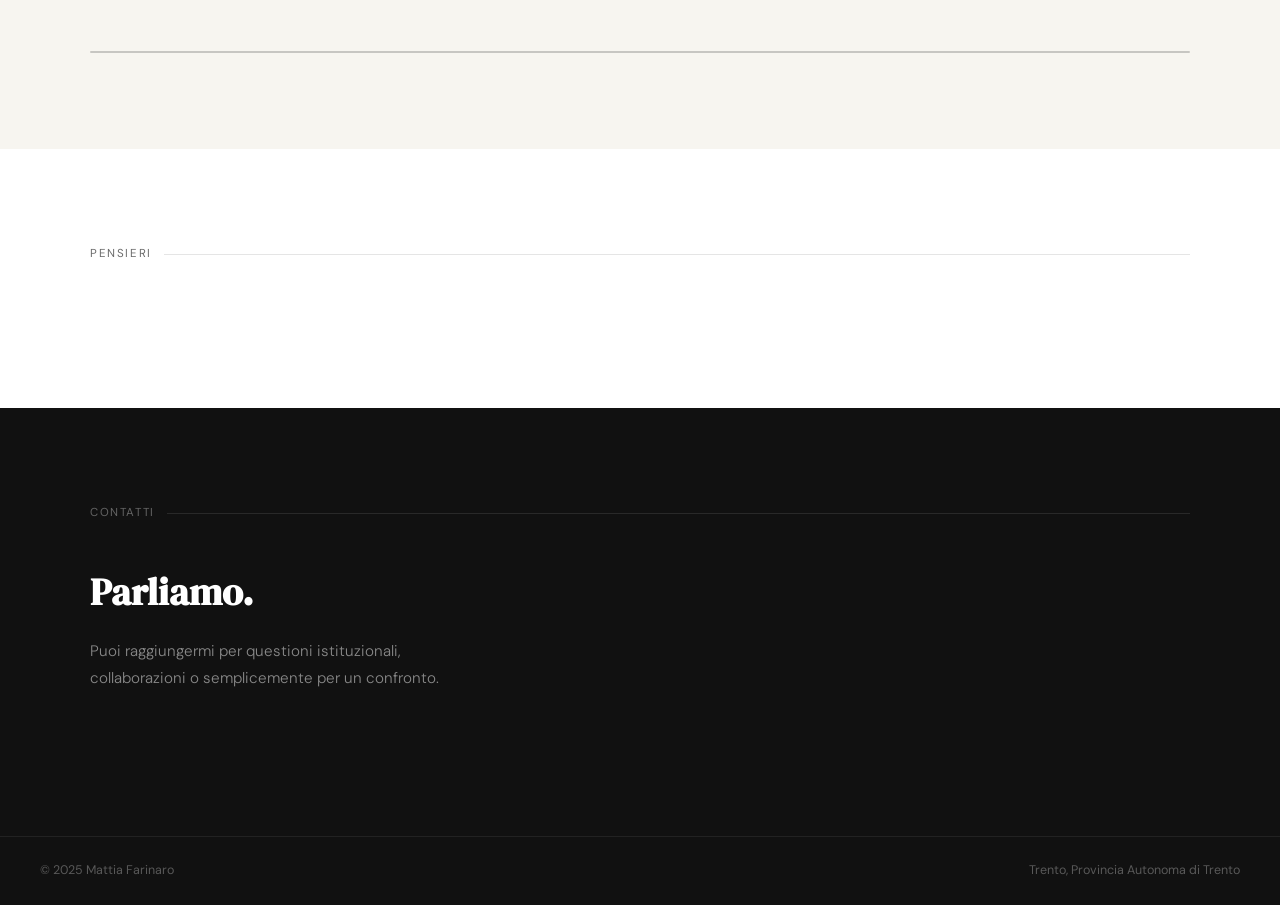
==== commit e8292c24: "Implement markdown rendering in modal body Refactor modal body rendering and add markdown parser" ====
--- a/index.html
+++ b/index.html
@@ -137,6 +137,11 @@
   .modal-title { font-family: var(--serif); font-size: 2rem; line-height: 1.2; color: var(--ink); margin-bottom: 1.5rem; }
   .modal-body { font-size: 1rem; font-weight: 300; color: var(--ink-muted); line-height: 1.85; text-align: justify; hyphens: auto; }
   .modal-body p + p { margin-top: 1rem; }
+  .modal-body h2 + p, .modal-body h3 + p, .modal-body h4 + p { margin-top: 0; }
+  .modal-body strong { font-weight: 500; color: var(--ink); }
+  .modal-body em { font-style: italic; }
+  .modal-body ul { margin: 0.75rem 0 0.75rem 1.25rem; }
+  .modal-body p + p { margin-top: 1rem; }
   .modal-body a { color: var(--ink); border-bottom: 1px solid var(--border); text-decoration: none; transition: border-color 0.2s; }
   .modal-body a:hover { border-color: var(--ink); }
   .blog-card.has-full { cursor: pointer; }
@@ -588,9 +593,7 @@
   }
   document.getElementById('modal-meta').textContent = `${r.data || ''} ${r.categoria ? '· ' + r.categoria : ''}`;
   document.getElementById('modal-title').textContent = r.titolo || '';
-  const rawText = (r.testo_completo || '');
-  const paras = rawText.split(/\n+/).filter(p => p.trim());
-  document.getElementById('modal-body').innerHTML = paras.map(p => `<p>${p}</p>`).join('');
+  document.getElementById('modal-body').innerHTML = renderMarkdown(r.testo_completo || '');
   document.getElementById('modal-overlay').classList.add('open');
   document.body.style.overflow = 'hidden';
 }
@@ -623,23 +626,107 @@
   }
 }
 
+
+// MARKDOWN PARSER LEGGERO
+// Supporta: ## titoli, **grassetto**, *corsivo*, * liste, [link](url), ---
+function renderMarkdown(text) {
+  if (!text) return '';
+  const lines = text.split(/\n/);
+  let html = '';
+  let inList = false;
+
+  for (let i = 0; i < lines.length; i++) {
+    let line = lines[i];
+
+    // Inline: escaped HTML prima di tutto
+    line = line
+      .replace(/&/g, '&amp;')
+      .replace(/</g, '&lt;')
+      .replace(/>/g, '&gt;');
+
+    // Inline: grassetto + corsivo ***testo***
+    line = line.replace(/\*\*\*(.*?)\*\*\*/g, '<strong><em>$1</em></strong>');
+    // Inline: grassetto **testo**
+    line = line.replace(/\*\*(.*?)\*\*/g, '<strong>$1</strong>');
+    // Inline: corsivo *testo* (non liste)
+    line = line.replace(/(?<!\*)\*(?!\*)(.*?)(?<!\*)\*(?!\*)/g, '<em>$1</em>');
+    // Inline: link [testo](url)
+    line = line.replace(/\[([^\]]+)\]\(([^)]+)\)/g, '<a href="$2" target="_blank" rel="noopener">$1</a>');
+    // Inline: codice `code`
+    line = line.replace(/`([^`]+)`/g, '<code style="font-family:monospace;font-size:0.9em;background:rgba(0,0,0,0.06);padding:0.1em 0.3em;border-radius:3px">$1</code>');
+
+    const trimmed = lines[i].trimStart();
+
+    // Separatore orizzontale ---
+    if (/^---+$/.test(trimmed)) {
+      if (inList) { html += '</ul>'; inList = false; }
+      html += '<hr style="border:none;border-top:1px solid var(--border);margin:1.5rem 0">';
+      continue;
+    }
+
+    // Titolo H1 #
+    if (/^# /.test(trimmed)) {
+      if (inList) { html += '</ul>'; inList = false; }
+      html += `<h2 style="font-family:var(--serif);font-size:1.6rem;line-height:1.2;color:var(--ink);margin:1.5rem 0 0.75rem">${line.replace(/^#+ /, '')}</h2>`;
+      continue;
+    }
+    // Titolo H2 ##
+    if (/^## /.test(trimmed)) {
+      if (inList) { html += '</ul>'; inList = false; }
+      html += `<h3 style="font-family:var(--serif);font-size:1.3rem;line-height:1.2;color:var(--ink);margin:1.5rem 0 0.5rem">${line.replace(/^##+ /, '')}</h3>`;
+      continue;
+    }
+    // Titolo H3 ###
+    if (/^### /.test(trimmed)) {
+      if (inList) { html += '</ul>'; inList = false; }
+      html += `<h4 style="font-size:1rem;font-weight:500;color:var(--ink);margin:1.25rem 0 0.4rem;letter-spacing:0.02em">${line.replace(/^###+ /, '')}</h4>`;
+      continue;
+    }
+
+    // Elemento lista * o -
+    if (/^[*-] /.test(trimmed)) {
+      if (!inList) { html += '<ul style="margin:0.75rem 0 0.75rem 1.25rem;display:flex;flex-direction:column;gap:0.3rem">'; inList = true; }
+      html += `<li style="font-size:1rem;font-weight:300;color:var(--ink-muted);line-height:1.75">${line.replace(/^[*-] /, '')}</li>`;
+      continue;
+    }
+
+    // Riga vuota
+    if (trimmed === '') {
+      if (inList) { html += '</ul>'; inList = false; }
+      continue;
+    }
+
+    // Paragrafo normale
+    if (inList) { html += '</ul>'; inList = false; }
+    html += `<p>${line}</p>`;
+  }
+
+  if (inList) html += '</ul>';
+  return html;
+}
+
+// NAV MOBILE
+function toggleMenu() {
+  const btn  = document.getElementById('hamburger');
+  const menu = document.getElementById('nav-mobile');
+  if (!btn || !menu) return;
+  btn.classList.toggle('open');
+  menu.classList.toggle('open');
+  document.body.style.overflow = menu.classList.contains('open') ? 'hidden' : '';
+}
+
+function closeMenu() {
+  const btn  = document.getElementById('hamburger');
+  const menu = document.getElementById('nav-mobile');
+  if (!btn || !menu) return;
+  btn.classList.remove('open');
+  menu.classList.remove('open');
+  document.body.style.overflow = '';
+}
+
+document.addEventListener('keydown', e => { if (e.key === 'Escape') closeMenu(); });
+
 init();
-
-  function toggleMenu() {
-    const btn = document.getElementById('hamburger');
-    const menu = document.getElementById('nav-mobile');
-    btn.classList.toggle('open');
-    menu.classList.toggle('open');
-    document.body.style.overflow = menu.classList.contains('open') ? 'hidden' : '';
-  }
-
-  function closeMenu() {
-    document.getElementById('hamburger').classList.remove('open');
-    document.getElementById('nav-mobile').classList.remove('open');
-    document.body.style.overflow = '';
-  }
-
-  document.addEventListener('keydown', e => { if (e.key === 'Escape') closeMenu(); });
 </script>
 </body>
 </html>
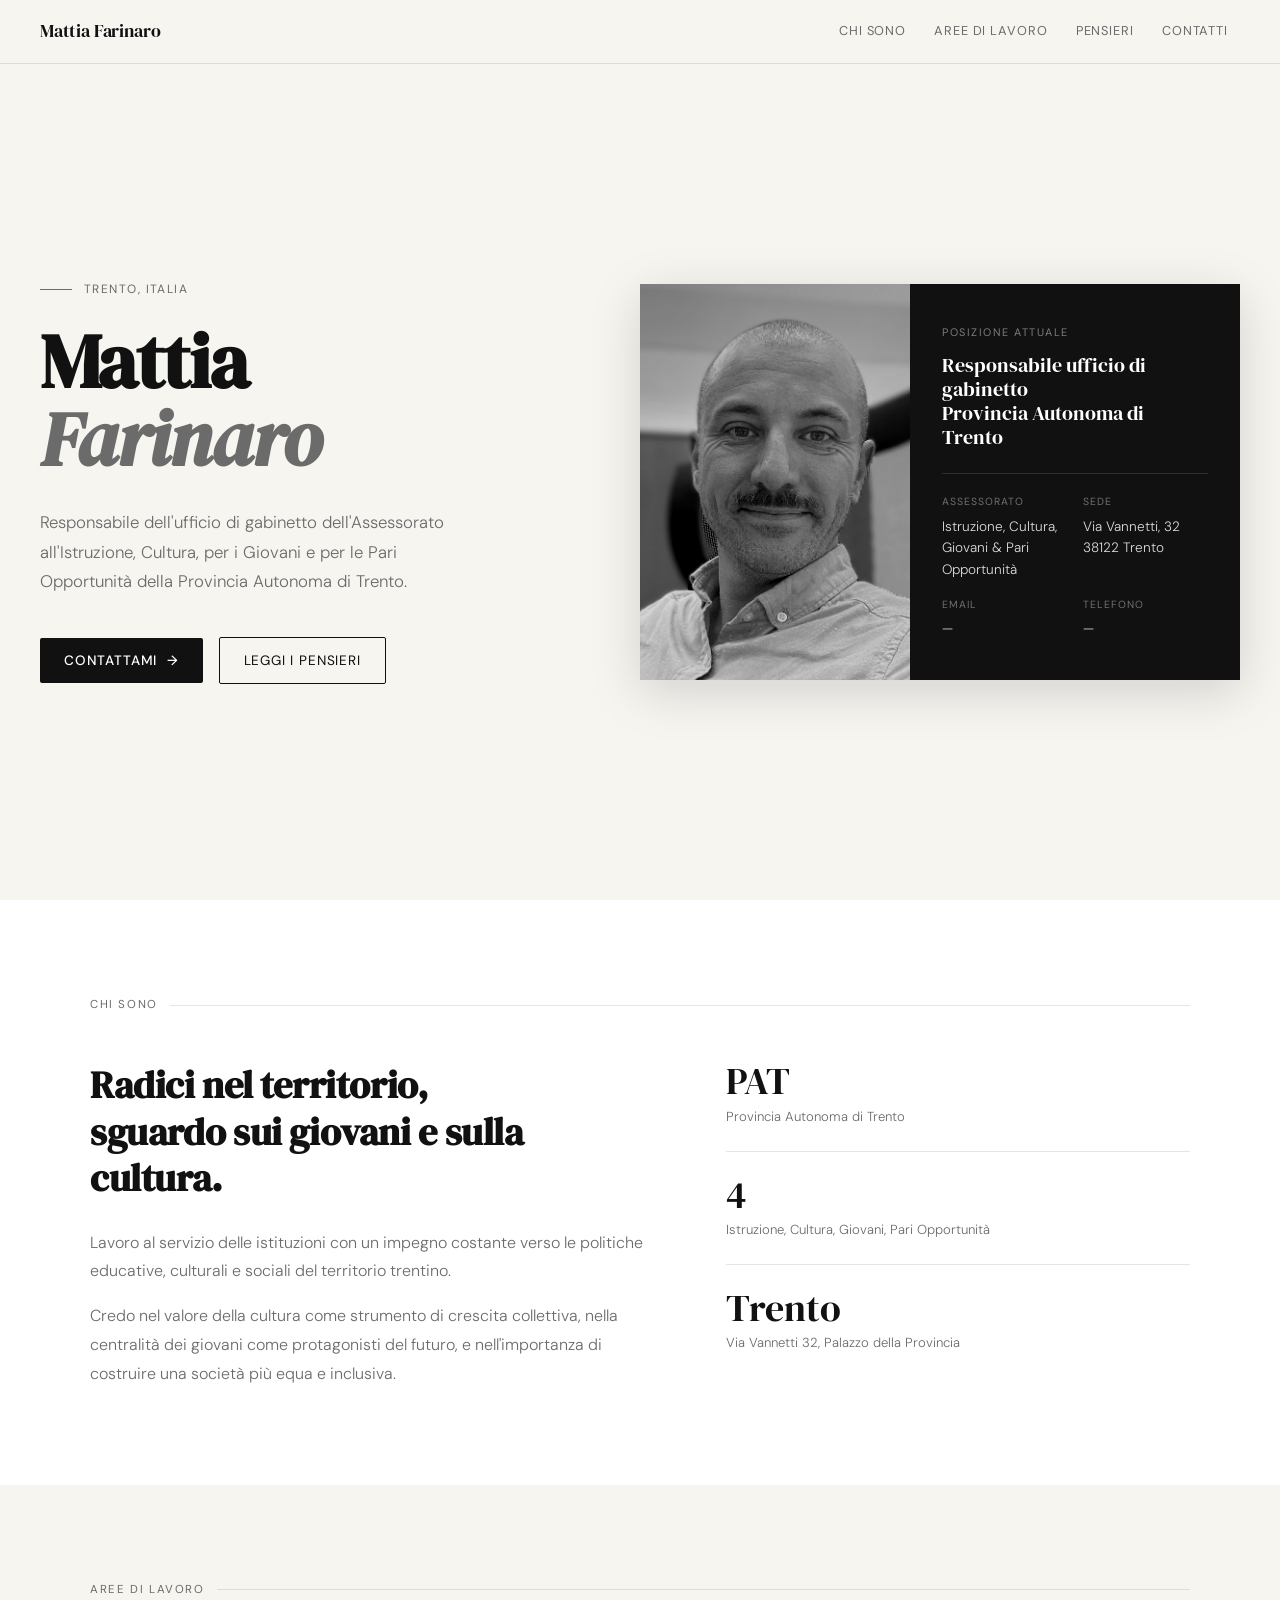
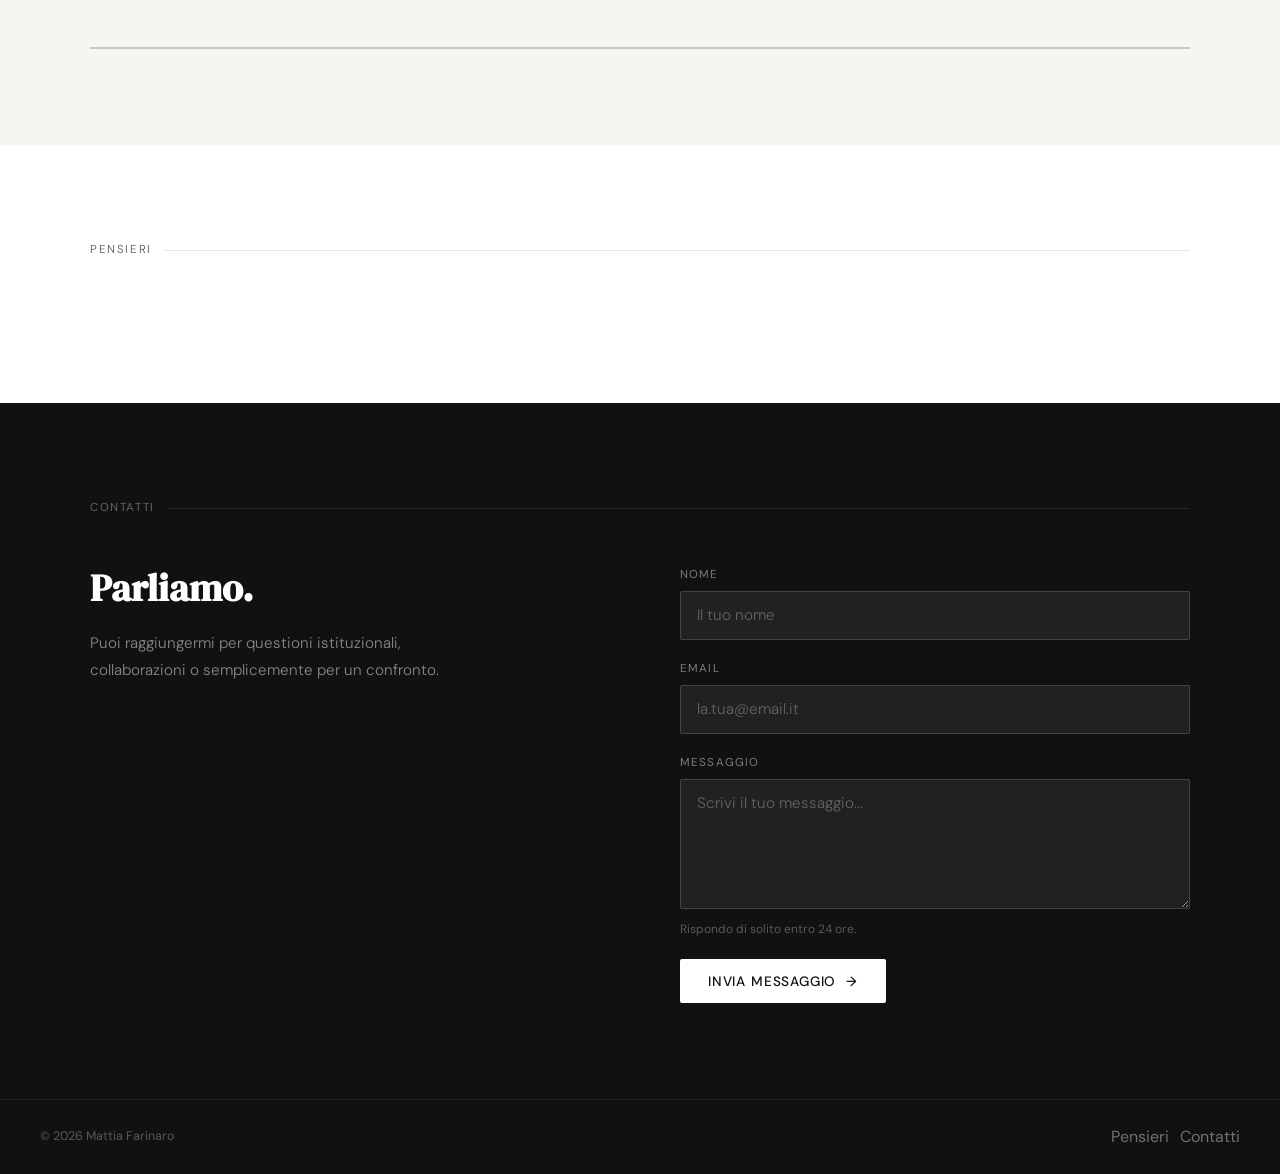
==== commit a868f505: "Add files via upload" ====
--- a/index.html
+++ b/index.html
@@ -3,729 +3,583 @@
 <head>
 <meta charset="UTF-8">
 <meta name="viewport" content="width=device-width, initial-scale=1.0">
-<title>Mattia Farinaro</title>
+<title>Mattia Farinaro — Responsabile ufficio di gabinetto, PAT</title>
+<meta name="description" content="Mattia Farinaro, Responsabile dell'ufficio di gabinetto dell'Assessorato all'Istruzione, Cultura, per i Giovani e per le Pari Opportunità della Provincia Autonoma di Trento.">
+<meta name="author" content="Mattia Farinaro">
+<meta name="robots" content="index, follow">
+<link rel="canonical" href="https://mattiafarinaro.github.io/">
+<meta property="og:type" content="website">
+<meta property="og:url" content="https://mattiafarinaro.github.io/">
+<meta property="og:title" content="Mattia Farinaro — Responsabile ufficio di gabinetto, PAT">
+<meta property="og:description" content="Responsabile dell'ufficio di gabinetto dell'Assessorato all'Istruzione, Cultura, per i Giovani e per le Pari Opportunità della Provincia Autonoma di Trento.">
+<meta property="og:image" content="https://mattiafarinaro.github.io/foto.jpg">
+<meta property="og:locale" content="it_IT">
+<meta property="og:site_name" content="Mattia Farinaro">
+<meta name="twitter:card" content="summary_large_image">
+<meta name="twitter:title" content="Mattia Farinaro — Responsabile ufficio di gabinetto, PAT">
+<meta name="twitter:description" content="Responsabile dell'ufficio di gabinetto dell'Assessorato all'Istruzione, Cultura, per i Giovani e per le Pari Opportunità della Provincia Autonoma di Trento.">
+<meta name="twitter:image" content="https://mattiafarinaro.github.io/foto.jpg">
+<script type="application/ld+json">{"@context":"https://schema.org","@type":"Person","name":"Mattia Farinaro","jobTitle":"Responsabile ufficio di gabinetto","worksFor":{"@type":"Organization","name":"Provincia Autonoma di Trento","url":"https://www.provincia.tn.it"},"address":{"@type":"PostalAddress","streetAddress":"Via Vannetti, 32","addressLocality":"Trento","postalCode":"38122","addressCountry":"IT"},"email":"mattia.farinaro@provincia.tn.it","url":"https://mattiafarinaro.github.io","sameAs":["https://www.linkedin.com/in/mattiafarinaro/","https://www.facebook.com/mattia.farinaro","https://www.instagram.com/mattia.farinaro/"]}</script>
 <link rel="preconnect" href="https://fonts.googleapis.com">
+<link rel="preconnect" href="https://fonts.gstatic.com" crossorigin>
 <link href="https://fonts.googleapis.com/css2?family=DM+Serif+Display:ital@0;1&family=DM+Sans:ital,opsz,wght@0,9..40,300;0,9..40,400;0,9..40,500;1,9..40,300&display=swap" rel="stylesheet">
 <style>
-  *, *::before, *::after { box-sizing: border-box; margin: 0; padding: 0; }
-
-  :root {
-    --bg: #f7f5f0;
-    --surface: #ffffff;
-    --ink: #111111;
-    --ink-muted: #6b6b6b;
-    --ink-faint: #c4c4c4;
-    --border: rgba(0,0,0,0.1);
-    --serif: 'DM Serif Display', Georgia, serif;
-    --sans: 'DM Sans', system-ui, sans-serif;
-  }
-
-  html { scroll-behavior: smooth; }
-
-  body {
-    font-family: var(--sans);
-    background: var(--bg);
-    color: var(--ink);
-    min-height: 100vh;
-    font-size: 16px;
-    line-height: 1.6;
-  }
-
-  /* NAV */
-  nav {
-    position: fixed;
-    top: 0; left: 0; right: 0;
-    z-index: 160;
-    display: flex;
-    align-items: center;
-    justify-content: space-between;
-    padding: 1.25rem 2.5rem;
-    background: rgba(247,245,240,0.88);
-    backdrop-filter: blur(10px);
-    border-bottom: 1px solid var(--border);
-  }
-  .nav-logo { font-family: var(--serif); font-size: 1.1rem; color: var(--ink); text-decoration: none; }
-  .nav-links { display: flex; gap: 2rem; list-style: none; }
-  .nav-links a { font-size: 0.85rem; font-weight: 400; letter-spacing: 0.06em; text-transform: uppercase; color: var(--ink-muted); text-decoration: none; transition: color 0.2s; }
-  .nav-links a:hover { color: var(--ink); }
-
-  /* HAMBURGER */
-  .nav-hamburger { display: none; flex-direction: column; justify-content: center; align-items: center; gap: 5px; width: 44px; height: 44px; background: none; border: none; cursor: pointer; padding: 0; position: relative; z-index: 200; -webkit-tap-highlight-color: transparent; flex-shrink: 0; }
-  .nav-hamburger span { display: block; width: 22px; height: 1.5px; background: var(--ink); transition: transform 0.25s, opacity 0.25s; transform-origin: center; }
-  .nav-hamburger.open span:nth-child(1) { transform: translateY(6.5px) rotate(45deg); }
-  .nav-hamburger.open span:nth-child(2) { opacity: 0; transform: scaleX(0); }
-  .nav-hamburger.open span:nth-child(3) { transform: translateY(-6.5px) rotate(-45deg); }
-  .nav-mobile { display: flex; flex-direction: column; align-items: center; justify-content: center; gap: 2.5rem; position: fixed; inset: 0; z-index: 150; background: rgba(247,245,240,0.98); backdrop-filter: blur(12px); opacity: 0; visibility: hidden; transition: opacity 0.25s, visibility 0.25s; pointer-events: none; }
-  .nav-mobile.open { opacity: 1; visibility: visible; pointer-events: auto; }
-  .nav-mobile a { font-family: var(--serif); font-size: 2.2rem; color: var(--ink); text-decoration: none; letter-spacing: -0.01em; transition: opacity 0.2s; }
-  .nav-mobile a:hover { opacity: 0.45; }
-
-  /* HERO */
-  .hero { min-height: 100vh; display: grid; grid-template-columns: 1fr 1fr; padding-top: 64px; }
-  .hero-left { display: flex; flex-direction: column; justify-content: center; padding: 5rem 3rem 5rem 2.5rem; }
-  .hero-eyebrow { font-size: 0.78rem; font-weight: 400; letter-spacing: 0.12em; text-transform: uppercase; color: var(--ink-muted); margin-bottom: 1.5rem; display: flex; align-items: center; gap: 0.75rem; }
-  .hero-eyebrow::before { content: ''; display: inline-block; width: 2rem; height: 1px; background: var(--ink-muted); }
-  .hero-name { font-family: var(--serif); font-size: clamp(3.5rem, 6vw, 5.5rem); line-height: 1.0; letter-spacing: -0.02em; color: var(--ink); margin-bottom: 2rem; }
-  .hero-name em { font-style: italic; color: var(--ink-muted); }
-  .hero-desc { font-size: 1.05rem; font-weight: 300; color: var(--ink-muted); max-width: 38ch; line-height: 1.75; margin-bottom: 3rem; }
-  .hero-cta { display: inline-flex; align-items: center; gap: 0.75rem; font-size: 0.85rem; font-weight: 500; letter-spacing: 0.06em; text-transform: uppercase; color: var(--ink); text-decoration: none; border-bottom: 1.5px solid var(--ink); padding-bottom: 0.2rem; transition: opacity 0.2s; }
-  .hero-cta:hover { opacity: 0.5; }
-  .hero-cta .arrow { transition: transform 0.2s; }
-  .hero-cta:hover .arrow { transform: translateX(4px); }
-  .hero-right { display: flex; align-items: center; justify-content: center; position: relative; padding: 3rem 0; background: transparent; }
-  .hero-right-card { display: flex; width: 90%; max-height: 520px; overflow: hidden; box-shadow: 0 8px 40px rgba(0,0,0,0.18); }
-  .hero-photo-col { width: 45%; flex-shrink: 0; overflow: hidden; }
-  .hero-right-inner { flex: 1; display: flex; flex-direction: column; justify-content: center; padding: 2.5rem 2rem; background: var(--ink); color: #fff; gap: 0; }
-  .hero-card-label { font-size: 0.72rem; letter-spacing: 0.14em; text-transform: uppercase; color: rgba(255,255,255,0.45); margin-bottom: 0.75rem; }
-  .hero-card-role { font-family: var(--serif); font-size: 1.25rem; line-height: 1.2; color: #fff; margin-bottom: 1.5rem; }
-  .hero-card-details { border-top: 1px solid rgba(255,255,255,0.12); padding-top: 1.25rem; display: grid; grid-template-columns: 1fr 1fr; gap: 1rem; }
-  .hero-card-detail-label { font-size: 0.68rem; letter-spacing: 0.1em; text-transform: uppercase; color: rgba(255,255,255,0.4); margin-bottom: 0.3rem; }
-  .hero-card-detail-val { font-size: 0.88rem; color: rgba(255,255,255,0.85); font-weight: 300; }
-  .hero-card-detail-val a { color: rgba(255,255,255,0.85); text-decoration: none; }
-
-  /* SECTIONS */
-  section { padding: 6rem 2.5rem; }
-  .section-inner { max-width: 1100px; margin: 0 auto; }
-  .section-label { font-size: 0.72rem; letter-spacing: 0.14em; text-transform: uppercase; color: var(--ink-muted); margin-bottom: 3rem; display: flex; align-items: center; gap: 0.75rem; }
-  .section-label::after { content: ''; flex: 1; height: 1px; background: var(--border); }
-
-  /* ABOUT */
-  #about { background: var(--surface); }
-  .about-grid { display: grid; grid-template-columns: 1.2fr 1fr; gap: 5rem; align-items: start; }
-  .about-headline { font-family: var(--serif); font-size: clamp(2rem, 3vw, 2.8rem); line-height: 1.2; letter-spacing: -0.01em; color: var(--ink); margin-bottom: 1.75rem; }
-  .about-body { font-size: 1rem; font-weight: 300; color: var(--ink-muted); line-height: 1.8; }
-  .about-body p + p { margin-top: 1rem; }
-  .about-sidebar { display: flex; flex-direction: column; gap: 2rem; padding-top: 0.5rem; }
-  .hero-photo-wrap { width: 100%; height: 100%; overflow: hidden; margin-bottom: 0; flex-shrink: 0; border-radius: 0; }
-  .hero-photo { width: 100%; height: 100%; object-fit: cover; object-position: center top; display: block; filter: grayscale(100%) brightness(0.8) contrast(1.15); }
-  .about-fact { padding-bottom: 2rem; border-bottom: 1px solid var(--border); }
-  .about-fact:last-child { border-bottom: none; padding-bottom: 0; }
-  .about-fact-num { font-family: var(--serif); font-size: 2.4rem; line-height: 1; color: var(--ink); margin-bottom: 0.3rem; }
-  .about-fact-label { font-size: 0.82rem; font-weight: 300; color: var(--ink-muted); }
-
-  /* RUOLO */
-  #ruolo { background: var(--bg); }
-  .role-grid { display: grid; grid-template-columns: repeat(3, 1fr); gap: 1.5px; background: var(--border); border: 1.5px solid var(--border); border-radius: 2px; }
-  .role-cell { background: var(--surface); padding: 2.5rem 2rem; }
-  .role-cell-icon { width: 2rem; height: 2rem; margin-bottom: 1.25rem; opacity: 0.25; }
-  .role-cell-title { font-family: var(--serif); font-size: 1.15rem; color: var(--ink); margin-bottom: 0.6rem; }
-  .role-cell-body { font-size: 0.88rem; font-weight: 300; color: var(--ink-muted); line-height: 1.7; }
-
-  /* BLOG */
-  #blog { background: var(--surface); }
-  .blog-grid { display: grid; grid-template-columns: repeat(2, 1fr); gap: 2rem; }
-  .blog-card { padding: 0; border: 1px solid var(--border); border-radius: 2px; background: var(--bg); transition: transform 0.2s; cursor: default; overflow: hidden; }
-  .blog-card:hover { transform: translateY(-2px); }
-  .blog-card-img { width: 100%; aspect-ratio: 16/9; object-fit: cover; display: block; filter: grayscale(75%); transition: filter 0.4s ease; }
-  .blog-card:hover .blog-card-img { filter: grayscale(0%); }
-  .blog-card-img-placeholder { width: 100%; aspect-ratio: 16/9; background: var(--border); display: none; }
-  .blog-card-content { padding: 2rem; }
-  .blog-card-meta { font-size: 0.72rem; letter-spacing: 0.1em; text-transform: uppercase; color: var(--ink-faint); margin-bottom: 0.75rem; }
-  .blog-card-title { font-family: var(--serif); font-size: 1.3rem; line-height: 1.3; color: var(--ink); margin-bottom: 0.75rem; }
-  .blog-card-excerpt { font-size: 0.88rem; font-weight: 300; color: var(--ink-muted); line-height: 1.7; }
-  .modal-img { width: 100%; aspect-ratio: 16/9; object-fit: cover; display: block; margin-bottom: 2rem; border-radius: 1px; filter: grayscale(75%); transition: filter 0.4s ease; }
-  .modal-img:hover { filter: grayscale(0%); }
-  .blog-empty { font-size: 0.95rem; font-weight: 300; color: var(--ink-faint); font-style: italic; padding: 3rem 0; }
-
-  /* MODAL blog */
-  .modal-overlay { display: none; position: fixed; inset: 0; z-index: 200; background: rgba(0,0,0,0.55); align-items: center; justify-content: center; padding: 2rem; }
-  .modal-overlay.open { display: flex; }
-  .modal-box { background: var(--surface); max-width: 680px; width: 100%; max-height: 80vh; overflow-y: auto; padding: 3rem; border-radius: 2px; position: relative; }
-  .modal-close { position: absolute; top: 1.25rem; right: 1.5rem; font-size: 1.4rem; background: none; border: none; cursor: pointer; color: var(--ink-muted); line-height: 1; }
-  .modal-close:hover { color: var(--ink); }
-  .modal-meta { font-size: 0.72rem; letter-spacing: 0.1em; text-transform: uppercase; color: var(--ink-faint); margin-bottom: 1rem; }
-  .modal-title { font-family: var(--serif); font-size: 2rem; line-height: 1.2; color: var(--ink); margin-bottom: 1.5rem; }
-  .modal-body { font-size: 1rem; font-weight: 300; color: var(--ink-muted); line-height: 1.85; text-align: justify; hyphens: auto; }
-  .modal-body p + p { margin-top: 1rem; }
-  .modal-body h2 + p, .modal-body h3 + p, .modal-body h4 + p { margin-top: 0; }
-  .modal-body strong { font-weight: 500; color: var(--ink); }
-  .modal-body em { font-style: italic; }
-  .modal-body ul { margin: 0.75rem 0 0.75rem 1.25rem; }
-  .modal-body p + p { margin-top: 1rem; }
-  .modal-body a { color: var(--ink); border-bottom: 1px solid var(--border); text-decoration: none; transition: border-color 0.2s; }
-  .modal-body a:hover { border-color: var(--ink); }
-  .blog-card.has-full { cursor: pointer; }
-
-  /* CONTATTI */
-  #contatti { background: var(--ink); color: #fff; }
-  #contatti .section-label { color: rgba(255,255,255,0.35); }
-  #contatti .section-label::after { background: rgba(255,255,255,0.1); }
-  .contact-grid { display: grid; grid-template-columns: 1fr 1fr; gap: 5rem; align-items: start; }
-  .contact-headline { font-family: var(--serif); font-size: clamp(2rem, 3vw, 3rem); line-height: 1.15; color: #fff; margin-bottom: 1.5rem; }
-  .contact-sub { font-size: 0.95rem; font-weight: 300; color: rgba(255,255,255,0.5); line-height: 1.75; max-width: 38ch; }
-  .contact-list { list-style: none; display: flex; flex-direction: column; gap: 2rem; }
-  .contact-item-label { font-size: 0.68rem; letter-spacing: 0.12em; text-transform: uppercase; color: rgba(255,255,255,0.35); margin-bottom: 0.3rem; }
-  .contact-item-val { font-size: 1rem; color: rgba(255,255,255,0.85); font-weight: 300; }
-  .contact-item-val a { color: rgba(255,255,255,0.85); text-decoration: none; border-bottom: 1px solid rgba(255,255,255,0.2); transition: border-color 0.2s; }
-  .contact-item-val a:hover { border-color: rgba(255,255,255,0.6); }
-  .social-row { margin-top: 3rem; display: flex; gap: 1rem; flex-wrap: wrap; }
-  .social-btn { display: inline-flex; align-items: center; gap: 0.5rem; font-size: 0.78rem; font-weight: 400; letter-spacing: 0.06em; text-transform: uppercase; color: rgba(255,255,255,0.6); text-decoration: none; padding: 0.5rem 1rem; border: 1px solid rgba(255,255,255,0.15); border-radius: 1px; transition: border-color 0.2s, color 0.2s; }
-  .social-btn:hover { border-color: rgba(255,255,255,0.4); color: #fff; }
-
-  /* FOOTER */
-  footer { background: var(--ink); border-top: 1px solid rgba(255,255,255,0.07); padding: 1.5rem 2.5rem; display: flex; justify-content: space-between; align-items: center; }
-  footer p { font-size: 0.78rem; color: rgba(255,255,255,0.3); }
-
-  /* LOADING SKELETON */
-  .skeleton { background: linear-gradient(90deg, rgba(0,0,0,0.06) 25%, rgba(0,0,0,0.1) 50%, rgba(0,0,0,0.06) 75%); background-size: 200% 100%; animation: shimmer 1.5s infinite; border-radius: 3px; display: inline-block; }
-  @keyframes shimmer { 0% { background-position: 200% 0; } 100% { background-position: -200% 0; } }
-
-  /* RESPONSIVE */
-  @media (max-width: 900px) {
-    .hero { grid-template-columns: 1fr; min-height: auto; padding-top: 64px; }
-    .hero-right { padding: 1rem 1.5rem; }
-    .hero-right-card { width: 100%; max-height: none; flex-direction: column; }
-    .hero-photo-col { width: 100%; height: 220px; }
-    .hero-photo-wrap { width: 100%; height: 100%; }
-    .hero-right-inner { padding: 1.5rem; }
-    .hero-card-role { font-size: 1.1rem; margin-bottom: 1rem; }
-    .hero-card-details { grid-template-columns: 1fr 1fr; gap: 0.75rem; }
-    .hero-left { padding: 2rem 1.5rem 1rem; }
-    .about-grid, .contact-grid { grid-template-columns: 1fr; gap: 3rem; }
-    .role-grid { grid-template-columns: 1fr 1fr; }
-    .blog-grid { grid-template-columns: 1fr; }
-    nav { padding: 1rem 1.5rem; }
-    .nav-links { display: none; }
-    .nav-hamburger { display: flex; }
-    nav { z-index: 160; }
-    section { padding: 4rem 1.5rem; }
-    footer { flex-direction: column; gap: 0.5rem; text-align: center; }
-
-  }
-  @media (max-width: 500px) {
-    .role-grid { grid-template-columns: 1fr; }
-    .hero-left { padding: 4.5rem 1.25rem 2rem; }
-    .hero-card-details { grid-template-columns: 1fr; gap: 0.75rem; }
-    .hero-photo-col { height: 200px; }
-  }
-
-  /* ANIMATIONS */
-  @keyframes fadeUp { from { opacity: 0; transform: translateY(16px); } to { opacity: 1; transform: translateY(0); } }
-  .hero-eyebrow { animation: fadeUp 0.6s ease both; }
-  .hero-name    { animation: fadeUp 0.6s 0.1s ease both; }
-  .hero-desc    { animation: fadeUp 0.6s 0.2s ease both; }
-  .hero-cta     { animation: fadeUp 0.6s 0.3s ease both; }
-  .hero-right-inner { animation: fadeUp 0.7s 0.2s ease both; }
+*,*::before,*::after{box-sizing:border-box;margin:0;padding:0}
+:root{--bg:#f7f5f0;--surface:#ffffff;--ink:#111111;--ink-muted:#6b6b6b;--ink-faint:#b0afa8;--border:rgba(0,0,0,.1);--serif:'DM Serif Display',Georgia,serif;--sans:'DM Sans',system-ui,sans-serif;--nav-h:64px;--r:2px;--t:.2s ease}
+html{scroll-behavior:smooth}
+body{font-family:var(--sans);background:var(--bg);color:var(--ink);min-height:100vh;font-size:16px;line-height:1.6;-webkit-font-smoothing:antialiased}
+.sr-only{position:absolute;width:1px;height:1px;padding:0;margin:-1px;overflow:hidden;clip:rect(0,0,0,0);white-space:nowrap;border-width:0}
+.skip-link{position:absolute;top:-100%;left:1rem;background:var(--ink);color:#fff;padding:.5rem 1rem;font-size:.875rem;font-weight:500;z-index:9999;text-decoration:none;border-radius:0 0 4px 4px;transition:top .2s}
+.skip-link:focus{top:0}
+:focus-visible{outline:2px solid var(--ink);outline-offset:3px;border-radius:2px}
+
+/* NAV */
+.site-header{position:fixed;top:0;left:0;right:0;z-index:160;height:var(--nav-h);display:flex;align-items:center;justify-content:space-between;padding:0 2.5rem;background:rgba(247,245,240,.92);backdrop-filter:blur(12px);-webkit-backdrop-filter:blur(12px);border-bottom:1px solid var(--border)}
+.nav-logo{font-family:var(--serif);font-size:1.1rem;color:var(--ink);text-decoration:none;letter-spacing:-.01em;transition:opacity var(--t)}
+.nav-logo:hover{opacity:.65}
+.nav-links{display:flex;gap:.25rem;list-style:none}
+.nav-links a{display:inline-block;font-size:.8rem;font-weight:400;letter-spacing:.07em;text-transform:uppercase;color:var(--ink-muted);text-decoration:none;padding:.4rem .75rem;border-radius:3px;transition:color var(--t),background var(--t)}
+.nav-links a:hover{color:var(--ink);background:rgba(0,0,0,.05)}
+.nav-hamburger{display:none;flex-direction:column;justify-content:center;align-items:center;gap:5px;width:44px;height:44px;background:none;border:none;cursor:pointer;padding:0;z-index:200;position:relative;flex-shrink:0;-webkit-tap-highlight-color:transparent}
+.nav-hamburger span{display:block;width:22px;height:1.5px;background:var(--ink);transition:transform .25s,opacity .25s;transform-origin:center}
+.nav-hamburger[aria-expanded=true] span:nth-child(1){transform:translateY(6.5px) rotate(45deg)}
+.nav-hamburger[aria-expanded=true] span:nth-child(2){opacity:0;transform:scaleX(0)}
+.nav-hamburger[aria-expanded=true] span:nth-child(3){transform:translateY(-6.5px) rotate(-45deg)}
+.nav-mobile{display:flex;flex-direction:column;align-items:center;justify-content:center;gap:2rem;position:fixed;inset:0;z-index:150;background:rgba(247,245,240,.98);backdrop-filter:blur(16px);opacity:0;visibility:hidden;transition:opacity .25s,visibility .25s;pointer-events:none}
+.nav-mobile.open{opacity:1;visibility:visible;pointer-events:auto}
+.nav-mobile a{font-family:var(--serif);font-size:2rem;color:var(--ink);text-decoration:none;transition:opacity var(--t)}
+.nav-mobile a:hover{opacity:.45}
+
+/* HERO */
+.hero{min-height:100vh;display:grid;grid-template-columns:1fr 1fr;padding-top:var(--nav-h)}
+.hero-left{display:flex;flex-direction:column;justify-content:center;padding:5rem 3rem 5rem 2.5rem}
+.hero-eyebrow{font-size:.75rem;font-weight:400;letter-spacing:.12em;text-transform:uppercase;color:var(--ink-muted);margin-bottom:1.5rem;display:flex;align-items:center;gap:.75rem}
+.hero-eyebrow::before{content:'';display:inline-block;width:2rem;height:1px;background:var(--ink-muted)}
+.hero-name{font-family:var(--serif);font-size:clamp(3.5rem,6vw,5.5rem);line-height:1;letter-spacing:-.02em;color:var(--ink);margin-bottom:2rem}
+.hero-name em{font-style:italic;color:var(--ink-muted)}
+.hero-desc{font-size:1.05rem;font-weight:300;color:var(--ink-muted);max-width:38ch;line-height:1.75;margin-bottom:2.5rem}
+.hero-actions{display:flex;gap:1rem;flex-wrap:wrap;align-items:center}
+.btn-primary{display:inline-flex;align-items:center;gap:.6rem;font-size:.85rem;font-weight:500;letter-spacing:.06em;text-transform:uppercase;color:#fff;background:var(--ink);text-decoration:none;padding:.75rem 1.5rem;border-radius:var(--r);transition:background var(--t),transform var(--t);border:none;cursor:pointer}
+.btn-primary:hover{background:#333;transform:translateY(-1px)}
+.btn-primary:active{transform:translateY(0)}
+.btn-ghost{display:inline-flex;align-items:center;gap:.6rem;font-size:.85rem;font-weight:400;letter-spacing:.06em;text-transform:uppercase;color:var(--ink);text-decoration:none;padding:.75rem 1.5rem;border-radius:var(--r);border:1.5px solid var(--ink);transition:background var(--t),color var(--t),transform var(--t)}
+.btn-ghost:hover{background:var(--ink);color:#fff;transform:translateY(-1px)}
+.btn-ghost:active{transform:translateY(0)}
+.hero-right{display:flex;align-items:center;justify-content:center;padding:3rem 2.5rem 3rem 0}
+.hero-right-card{display:flex;width:100%;max-height:520px;overflow:hidden;box-shadow:0 12px 48px rgba(0,0,0,.15)}
+.hero-photo-col{width:45%;flex-shrink:0;overflow:hidden}
+.hero-photo-wrap{width:100%;height:100%}
+.hero-photo{width:100%;height:100%;object-fit:cover;object-position:center top;display:block;filter:grayscale(100%) brightness(.8) contrast(1.15)}
+.hero-right-inner{flex:1;display:flex;flex-direction:column;justify-content:center;padding:2.5rem 2rem;background:var(--ink);color:#fff}
+.hero-card-label{font-size:.68rem;letter-spacing:.14em;text-transform:uppercase;color:rgba(255,255,255,.45);margin-bottom:.75rem}
+.hero-card-role{font-family:var(--serif);font-size:1.25rem;line-height:1.2;color:#fff;margin-bottom:1.5rem}
+.hero-card-details{border-top:1px solid rgba(255,255,255,.12);padding-top:1.25rem;display:grid;grid-template-columns:1fr 1fr;gap:1rem}
+.hero-card-detail-label{font-size:.65rem;letter-spacing:.1em;text-transform:uppercase;color:rgba(255,255,255,.4);margin-bottom:.3rem}
+.hero-card-detail-val{font-size:.85rem;color:rgba(255,255,255,.85);font-weight:300}
+.hero-card-detail-val a{color:rgba(255,255,255,.85);text-decoration:none}
+.hero-card-detail-val a:hover{color:#fff;text-decoration:underline}
+
+/* SECTIONS */
+.section{padding:6rem 2.5rem}
+.section-inner{max-width:1100px;margin:0 auto}
+.section-eyebrow{font-size:.72rem;letter-spacing:.14em;text-transform:uppercase;color:var(--ink-muted);margin-bottom:3rem;display:flex;align-items:center;gap:.75rem}
+.section-eyebrow::after{content:'';flex:1;height:1px;background:var(--border)}
+
+/* CHI SONO */
+#about{background:var(--surface)}
+.about-grid{display:grid;grid-template-columns:1.2fr 1fr;gap:5rem;align-items:start}
+.about-headline{font-family:var(--serif);font-size:clamp(2rem,3vw,2.8rem);line-height:1.2;letter-spacing:-.01em;color:var(--ink);margin-bottom:1.75rem}
+.about-body{font-size:1rem;font-weight:300;color:var(--ink-muted);line-height:1.8}
+.about-body p+p{margin-top:1rem}
+.about-sidebar{display:flex;flex-direction:column;gap:0}
+.about-fact{padding:1.5rem 0;border-bottom:1px solid var(--border)}
+.about-fact:first-child{padding-top:0}
+.about-fact:last-child{border-bottom:none}
+.about-fact-num{font-family:var(--serif);font-size:2.4rem;line-height:1;color:var(--ink);margin-bottom:.3rem}
+.about-fact-label{font-size:.82rem;font-weight:300;color:var(--ink-muted)}
+
+/* RUOLO */
+#ruolo{background:var(--bg)}
+.role-grid{display:grid;grid-template-columns:repeat(3,1fr);gap:1.5px;background:var(--border);border:1.5px solid var(--border)}
+.role-cell{background:var(--surface);padding:2.5rem 2rem;transition:background var(--t)}
+.role-cell:hover{background:#faf9f6}
+.role-cell-icon{width:2rem;height:2rem;margin-bottom:1.25rem;opacity:.3}
+.role-cell-title{font-family:var(--serif);font-size:1.15rem;color:var(--ink);margin-bottom:.6rem}
+.role-cell-body{font-size:.88rem;font-weight:300;color:var(--ink-muted);line-height:1.7}
+
+/* BLOG */
+#blog{background:var(--surface)}
+.blog-grid{display:grid;grid-template-columns:repeat(2,1fr);gap:2rem}
+.blog-card{background:var(--bg);border:1px solid var(--border);overflow:hidden;transition:transform var(--t),box-shadow var(--t);cursor:default}
+.blog-card.has-full{cursor:pointer}
+.blog-card.has-full:hover{transform:translateY(-3px);box-shadow:0 8px 32px rgba(0,0,0,.08)}
+.blog-card-img{width:100%;aspect-ratio:16/9;object-fit:cover;display:block;filter:grayscale(75%);transition:filter .4s ease}
+.blog-card.has-full:hover .blog-card-img{filter:grayscale(0%)}
+.blog-card-content{padding:2rem}
+.blog-card-meta{font-size:.72rem;letter-spacing:.1em;text-transform:uppercase;color:var(--ink-faint);margin-bottom:.75rem}
+.blog-card-title{font-family:var(--serif);font-size:1.3rem;line-height:1.3;color:var(--ink);margin-bottom:.75rem}
+.blog-card-excerpt{font-size:.88rem;font-weight:300;color:var(--ink-muted);line-height:1.7}
+.blog-card-readmore{display:inline-flex;align-items:center;gap:.4rem;font-size:.78rem;font-weight:500;letter-spacing:.05em;text-transform:uppercase;color:var(--ink-muted);margin-top:1.25rem;transition:color var(--t),gap var(--t)}
+.blog-card.has-full:hover .blog-card-readmore{color:var(--ink);gap:.6rem}
+.blog-empty{font-size:.95rem;font-weight:300;color:var(--ink-faint);font-style:italic;padding:3rem 0}
+
+/* MODAL */
+.modal-overlay{display:none;position:fixed;inset:0;z-index:200;background:rgba(0,0,0,.65);align-items:flex-start;justify-content:center;padding:2rem;overflow-y:auto}
+.modal-overlay.open{display:flex}
+.modal-box{background:var(--surface);max-width:720px;width:100%;margin:auto;position:relative;overflow:hidden;border-radius:2px}
+.modal-close{position:absolute;top:1rem;right:1rem;font-size:1.2rem;background:rgba(0,0,0,.5);border:none;cursor:pointer;color:#fff;width:36px;height:36px;display:flex;align-items:center;justify-content:center;z-index:10;border-radius:50%;transition:background var(--t)}
+.modal-close:hover{background:rgba(0,0,0,.8)}
+.modal-img{width:100%;aspect-ratio:16/9;object-fit:cover;display:block;filter:grayscale(60%)}
+.modal-inner{padding:2.5rem 3rem 3rem}
+.modal-meta{font-size:.72rem;letter-spacing:.1em;text-transform:uppercase;color:var(--ink-faint);margin-bottom:1rem}
+.modal-title{font-family:var(--serif);font-size:clamp(1.5rem,3vw,2rem);line-height:1.15;color:var(--ink);margin-bottom:1.75rem}
+.modal-divider{border:none;border-top:1px solid var(--border);margin:0 0 1.75rem}
+.modal-body{font-size:1rem;font-weight:300;color:var(--ink-muted);line-height:1.85;text-align:justify;hyphens:auto}
+.modal-body p+p{margin-top:1rem}
+.modal-body strong{font-weight:500;color:var(--ink)}
+.modal-body em{font-style:italic}
+.modal-body ul{margin:.75rem 0 .75rem 1.25rem}
+.modal-body a{color:var(--ink);border-bottom:1px solid var(--border);text-decoration:none;transition:border-color var(--t)}
+.modal-body a:hover{border-color:var(--ink)}
+.modal-body h2+p,.modal-body h3+p,.modal-body h4+p{margin-top:.5rem}
+
+/* CONTATTI */
+#contatti{background:var(--ink);color:#fff}
+#contatti .section-eyebrow{color:rgba(255,255,255,.35)}
+#contatti .section-eyebrow::after{background:rgba(255,255,255,.1)}
+.contact-grid{display:grid;grid-template-columns:1fr 1fr;gap:5rem;align-items:start}
+.contact-headline{font-family:var(--serif);font-size:clamp(2rem,3vw,3rem);line-height:1.15;color:#fff;margin-bottom:1.25rem}
+.contact-sub{font-size:.95rem;font-weight:300;color:rgba(255,255,255,.5);line-height:1.75;max-width:38ch;margin-bottom:2rem}
+.social-row{display:flex;gap:.75rem;flex-wrap:wrap;margin-bottom:2.5rem}
+.social-btn{display:inline-flex;align-items:center;font-size:.78rem;font-weight:400;letter-spacing:.06em;text-transform:uppercase;color:rgba(255,255,255,.65);text-decoration:none;padding:.5rem 1rem;border:1px solid rgba(255,255,255,.2);border-radius:var(--r);transition:border-color var(--t),color var(--t),background var(--t)}
+.social-btn:hover{border-color:rgba(255,255,255,.5);color:#fff;background:rgba(255,255,255,.05)}
+.contact-list{list-style:none;display:flex;flex-direction:column;gap:1.75rem;margin-bottom:2.5rem}
+.contact-item-label{font-size:.68rem;letter-spacing:.12em;text-transform:uppercase;color:rgba(255,255,255,.35);margin-bottom:.3rem}
+.contact-item-val{font-size:1rem;color:rgba(255,255,255,.85);font-weight:300}
+.contact-item-val a{color:rgba(255,255,255,.85);text-decoration:none;border-bottom:1px solid rgba(255,255,255,.2);transition:border-color var(--t),color var(--t)}
+.contact-item-val a:hover{border-color:rgba(255,255,255,.6);color:#fff}
+
+/* FORM */
+.contact-form{display:flex;flex-direction:column;gap:1.25rem}
+.form-group{display:flex;flex-direction:column;gap:.4rem}
+.form-label{font-size:.72rem;letter-spacing:.1em;text-transform:uppercase;color:rgba(255,255,255,.45)}
+.form-input,.form-textarea{font-family:var(--sans);font-size:.95rem;font-weight:300;color:#fff;background:rgba(255,255,255,.07);border:1px solid rgba(255,255,255,.15);border-radius:var(--r);padding:.85rem 1rem;transition:border-color var(--t),background var(--t);outline:none;width:100%}
+.form-input::placeholder,.form-textarea::placeholder{color:rgba(255,255,255,.3)}
+.form-input:focus,.form-textarea:focus{border-color:rgba(255,255,255,.5);background:rgba(255,255,255,.1);outline:2px solid rgba(255,255,255,.25);outline-offset:2px}
+.form-textarea{resize:vertical;min-height:130px}
+.btn-form{align-self:flex-start;display:inline-flex;align-items:center;gap:.6rem;font-family:var(--sans);font-size:.85rem;font-weight:500;letter-spacing:.06em;text-transform:uppercase;color:var(--ink);background:#fff;border:none;border-radius:var(--r);padding:.85rem 1.75rem;cursor:pointer;transition:background var(--t),transform var(--t),opacity var(--t)}
+.btn-form:hover{background:#f0eeea;transform:translateY(-1px)}
+.btn-form:active{transform:translateY(0)}
+.btn-form:disabled{opacity:.5;cursor:not-allowed;transform:none}
+.form-status{font-size:.85rem;font-weight:300;padding:.75rem 1rem;border-radius:var(--r);display:none;margin-top:.25rem}
+.form-status.success{display:block;background:rgba(29,158,117,.15);color:#4fd1a5;border:1px solid rgba(29,158,117,.3)}
+.form-status.error{display:block;background:rgba(226,75,74,.15);color:#f09595;border:1px solid rgba(226,75,74,.3)}
+
+/* FOOTER */
+.site-footer{background:var(--ink);border-top:1px solid rgba(255,255,255,.07);padding:1.5rem 2.5rem;display:flex;justify-content:space-between;align-items:center}
+.site-footer p{font-size:.78rem;color:rgba(255,255,255,.3)}
+.site-footer a{color:rgba(255,255,255,.4);text-decoration:none}
+.site-footer a:hover{color:rgba(255,255,255,.7)}
+
+/* ANIMATIONS */
+@keyframes fadeUp{from{opacity:0;transform:translateY(16px)}to{opacity:1;transform:translateY(0)}}
+.hero-eyebrow{animation:fadeUp .6s ease both}
+.hero-name{animation:fadeUp .6s .08s ease both}
+.hero-desc{animation:fadeUp .6s .16s ease both}
+.hero-actions{animation:fadeUp .6s .24s ease both}
+.hero-right-card{animation:fadeUp .7s .12s ease both}
+
+/* RESPONSIVE */
+@media(max-width:900px){
+  .site-header{padding:0 1.5rem}
+  .nav-links{display:none}
+  .nav-hamburger{display:flex}
+  .hero{grid-template-columns:1fr;min-height:auto}
+  .hero-left{padding:5rem 1.5rem 2rem}
+  .hero-right{padding:1rem 1.5rem}
+  .hero-right-card{max-height:none;flex-direction:column}
+  .hero-photo-col{width:100%;height:220px}
+  .hero-right-inner{padding:1.5rem}
+  .hero-card-role{font-size:1.1rem;margin-bottom:1rem}
+  .hero-card-details{grid-template-columns:1fr 1fr;gap:.75rem}
+  .section{padding:4rem 1.5rem}
+  .about-grid,.contact-grid{grid-template-columns:1fr;gap:3rem}
+  .role-grid{grid-template-columns:1fr 1fr}
+  .blog-grid{grid-template-columns:1fr}
+  .site-footer{flex-direction:column;gap:.5rem;text-align:center}
+  .modal-inner{padding:2rem 1.5rem}
+  .modal-overlay{padding:0;align-items:flex-end}
+  .modal-box{border-radius:0}
+}
+@media(max-width:500px){
+  .role-grid{grid-template-columns:1fr}
+  .hero-left{padding:4.5rem 1.25rem 2rem}
+  .hero-card-details{grid-template-columns:1fr}
+  .hero-photo-col{height:200px}
+  .btn-primary,.btn-ghost{width:100%;justify-content:center}
+}
 </style>
 </head>
 <body>
 
-<!-- NAV -->
-<nav>
-  <a class="nav-logo" href="#">Mattia Farinaro</a>
-  <ul class="nav-links">
-    <li><a href="#about">Chi sono</a></li>
-    <li><a href="#ruolo">Ruolo</a></li>
-    <li><a href="pensieri.html">Pensieri</a></li>
-    <li><a href="#contatti">Contatti</a></li>
-  </ul>
-  <button class="nav-hamburger" id="hamburger" aria-label="Menu" onclick="toggleMenu()">
-    <span></span><span></span><span></span>
+<a class="skip-link" href="#main-content">Salta al contenuto principale</a>
+
+<header class="site-header" role="banner">
+  <a class="nav-logo" href="#" aria-label="Mattia Farinaro — Homepage">Mattia Farinaro</a>
+  <nav aria-label="Navigazione principale">
+    <ul class="nav-links" role="list">
+      <li><a href="#about">Chi sono</a></li>
+      <li><a href="#ruolo">Aree di lavoro</a></li>
+      <li><a href="pensieri.html">Pensieri</a></li>
+      <li><a href="#contatti">Contatti</a></li>
+    </ul>
+  </nav>
+  <button class="nav-hamburger" id="hamburger" aria-label="Apri menu" aria-expanded="false" aria-controls="nav-mobile" onclick="toggleMenu()">
+    <span aria-hidden="true"></span><span aria-hidden="true"></span><span aria-hidden="true"></span>
   </button>
-</nav>
-
-<!-- MOBILE MENU -->
-<div class="nav-mobile" id="nav-mobile">
-  <a href="#about"    onclick="closeMenu()">Chi sono</a>
-  <a href="#ruolo"    onclick="closeMenu()">Ruolo</a>
+</header>
+
+<div class="nav-mobile" id="nav-mobile" role="dialog" aria-modal="true" aria-label="Menu di navigazione">
+  <a href="#about"        onclick="closeMenu()">Chi sono</a>
+  <a href="#ruolo"        onclick="closeMenu()">Aree di lavoro</a>
   <a href="pensieri.html" onclick="closeMenu()">Pensieri</a>
-  <a href="#contatti" onclick="closeMenu()">Contatti</a>
+  <a href="#contatti"     onclick="closeMenu()">Contatti</a>
 </div>
 
-<!-- HERO -->
-<section class="hero" id="home">
+<main id="main-content">
+
+<section class="hero" id="home" aria-labelledby="hero-heading">
   <div class="hero-left">
-    <span class="hero-eyebrow" id="hero-citta">Trento, Italia</span>
-    <h1 class="hero-name">Mattia<br><em>Farinaro</em></h1>
-    <p class="hero-desc" id="hero-bio">
-      Responsabile dell'ufficio di gabinetto dell'Assessorato all'Istruzione, Cultura, per i Giovani e per le Pari Opportunità della Provincia Autonoma di Trento.
-    </p>
-    <a class="hero-cta" href="#contatti">
-      Contattami <span class="arrow">→</span>
-    </a>
+    <p class="hero-eyebrow" id="hero-citta">Trento, Italia</p>
+    <h1 class="hero-name" id="hero-heading">Mattia<br><em>Farinaro</em></h1>
+    <p class="hero-desc" id="hero-bio">Responsabile dell'ufficio di gabinetto dell'Assessorato all'Istruzione, Cultura, per i Giovani e per le Pari Opportunità della Provincia Autonoma di Trento.</p>
+    <div class="hero-actions">
+      <a class="btn-primary" href="#contatti">Contattami <span aria-hidden="true">→</span></a>
+      <a class="btn-ghost" href="pensieri.html">Leggi i pensieri</a>
+    </div>
   </div>
-  <div class="hero-right">
+  <div class="hero-right" aria-hidden="true">
     <div class="hero-right-card">
       <div class="hero-photo-col">
         <div class="hero-photo-wrap">
-          <img src="./foto.jpg" alt="Mattia Farinaro" class="hero-photo">
+          <img src="foto.jpg" alt="Ritratto di Mattia Farinaro" class="hero-photo" width="400" height="520" loading="eager">
         </div>
       </div>
       <div class="hero-right-inner">
-      <p class="hero-card-label">Posizione attuale</p>
-      <p class="hero-card-role" id="card-ruolo">Responsabile ufficio di gabinetto<br>Provincia Autonoma di Trento</p>
-      <div class="hero-card-details">
-        <div>
-          <p class="hero-card-detail-label">Assessorato</p>
-          <p class="hero-card-detail-val" id="card-assessorato">Istruzione, Cultura,<br>Giovani &amp; Pari Opportunità</p>
-        </div>
-        <div>
-          <p class="hero-card-detail-label">Sede</p>
-          <p class="hero-card-detail-val" id="card-sede">Via Vannetti, 32<br>38122 Trento</p>
-        </div>
-        <div>
-          <p class="hero-card-detail-label">Email istituzionale</p>
-          <p class="hero-card-detail-val"><a id="card-email" href="#">—</a></p>
-        </div>
-        <div>
-          <p class="hero-card-detail-label">Telefono</p>
-          <p class="hero-card-detail-val"><a id="card-tel" href="#">—</a></p>
-        </div>
-      </div>
-    </div>
-    </div>
-  </div>
-</section>
-
-<!-- ABOUT -->
-<section id="about">
-  <div class="section-inner">
-    <p class="section-label">Chi sono</p>
-    <div class="about-grid">
-      <div>
-        <h2 class="about-headline" id="about-headline">Istruzione, cultura e<br>opportunità per tutti.</h2>
-        <div class="about-body" id="about-body">
-          <p>Lavoro al servizio delle istituzioni con un impegno costante verso le politiche educative, culturali e sociali del territorio trentino.</p>
-          <p>Credo nel valore della cultura come strumento di crescita collettiva, nella centralità dei giovani come protagonisti del futuro, e nell'importanza di costruire una società più equa e inclusiva attraverso politiche concrete e partecipate.</p>
-        </div>
-      </div>
-      <div class="about-sidebar">
-        <div class="about-fact">
-          <p class="about-fact-num">PAT</p>
-          <p class="about-fact-label">Provincia Autonoma di Trento</p>
-        </div>
-        <div class="about-fact">
-          <p class="about-fact-num">4</p>
-          <p class="about-fact-label">Ambiti: Istruzione, Cultura, Giovani, Pari Opportunità</p>
-        </div>
-        <div class="about-fact">
-          <p class="about-fact-num" id="fact-citta">Trento</p>
-          <p class="about-fact-label">Palazzo della Provincia Autonoma, Via Vannetti 32</p>
-        </div>
+        <p class="hero-card-label">Posizione attuale</p>
+        <p class="hero-card-role" id="card-ruolo">Responsabile ufficio di gabinetto<br>Provincia Autonoma di Trento</p>
+        <dl class="hero-card-details">
+          <div><dt class="hero-card-detail-label">Assessorato</dt><dd class="hero-card-detail-val" id="card-assessorato">Istruzione, Cultura,<br>Giovani &amp; Pari Opportunità</dd></div>
+          <div><dt class="hero-card-detail-label">Sede</dt><dd class="hero-card-detail-val" id="card-sede">Via Vannetti, 32<br>38122 Trento</dd></div>
+          <div><dt class="hero-card-detail-label">Email</dt><dd class="hero-card-detail-val"><a id="card-email" href="#">—</a></dd></div>
+          <div><dt class="hero-card-detail-label">Telefono</dt><dd class="hero-card-detail-val"><a id="card-tel" href="#">—</a></dd></div>
+        </dl>
       </div>
     </div>
   </div>
 </section>
 
-<!-- RUOLO -->
-<section id="ruolo">
+<section class="section" id="about" aria-labelledby="about-heading">
   <div class="section-inner">
-    <p class="section-label">Aree di lavoro</p>
-    <div class="role-grid" id="role-grid">
-      <!-- populated by JS -->
+    <p class="section-eyebrow" aria-hidden="true">Chi sono</p>
+    <div class="about-grid">
+      <div>
+        <h2 class="about-headline" id="about-heading about-hl">Radici nel territorio,<br>sguardo sui giovani e sulla cultura.</h2>
+        <div class="about-body" id="about-body" aria-live="polite">
+          <p>Lavoro al servizio delle istituzioni con un impegno costante verso le politiche educative, culturali e sociali del territorio trentino.</p>
+          <p>Credo nel valore della cultura come strumento di crescita collettiva, nella centralità dei giovani come protagonisti del futuro, e nell'importanza di costruire una società più equa e inclusiva.</p>
+        </div>
+      </div>
+      <aside aria-label="Dati istituzionali">
+        <dl class="about-sidebar">
+          <div class="about-fact">
+            <dt class="sr-only">Ente</dt>
+            <dd class="about-fact-num">PAT</dd>
+            <dd class="about-fact-label">Provincia Autonoma di Trento</dd>
+          </div>
+          <div class="about-fact">
+            <dt class="sr-only">Ambiti</dt>
+            <dd class="about-fact-num">4</dd>
+            <dd class="about-fact-label">Istruzione, Cultura, Giovani, Pari Opportunità</dd>
+          </div>
+          <div class="about-fact">
+            <dt class="sr-only">Sede</dt>
+            <dd class="about-fact-num" id="fact-citta">Trento</dd>
+            <dd class="about-fact-label">Via Vannetti 32, Palazzo della Provincia</dd>
+          </div>
+        </dl>
+      </aside>
     </div>
   </div>
 </section>
 
-<!-- BLOG -->
-<section id="blog">
+<section class="section" id="ruolo" aria-labelledby="ruolo-heading">
   <div class="section-inner">
-    <p class="section-label">Pensieri</p>
-    <div class="blog-grid" id="blog-grid">
-      <!-- populated by JS -->
+    <p class="section-eyebrow" aria-hidden="true">Aree di lavoro</p>
+    <h2 class="sr-only" id="ruolo-heading">Aree di lavoro</h2>
+    <div class="role-grid" id="role-grid" role="list" aria-live="polite"></div>
+  </div>
+</section>
+
+<section class="section" id="blog" aria-labelledby="blog-heading">
+  <div class="section-inner">
+    <p class="section-eyebrow" aria-hidden="true">Pensieri</p>
+    <h2 class="sr-only" id="blog-heading">Ultimi articoli</h2>
+    <div class="blog-grid" id="blog-grid" aria-live="polite"></div>
+  </div>
+</section>
+
+<div class="modal-overlay" id="modal-overlay" role="dialog" aria-modal="true" aria-labelledby="modal-title" onclick="closeModal(event)">
+  <article class="modal-box">
+    <button class="modal-close" onclick="closeModal(null,true)" aria-label="Chiudi articolo">×</button>
+    <img id="modal-img" class="modal-img" src="" alt="" style="display:none" loading="lazy">
+    <div class="modal-inner">
+      <p class="modal-meta" id="modal-meta"></p>
+      <h2 class="modal-title" id="modal-title"></h2>
+      <hr class="modal-divider" aria-hidden="true">
+      <div class="modal-body" id="modal-body"></div>
+    </div>
+  </article>
+</div>
+
+<section class="section" id="contatti" aria-labelledby="contatti-heading">
+  <div class="section-inner">
+    <p class="section-eyebrow" aria-hidden="true">Contatti</p>
+    <div class="contact-grid">
+      <div>
+        <h2 class="contact-headline" id="contatti-heading">Parliamo.</h2>
+        <p class="contact-sub">Puoi raggiungermi per questioni istituzionali, collaborazioni o semplicemente per un confronto.</p>
+        <nav aria-label="Profili social" class="social-row" id="social-row"></nav>
+        <ul class="contact-list" id="contact-list" aria-label="Recapiti di contatto"></ul>
+      </div>
+      <div>
+        <form class="contact-form" id="contact-form" novalidate aria-label="Modulo di contatto">
+          <div class="form-group">
+            <label class="form-label" for="form-name">Nome</label>
+            <input class="form-input" type="text" id="form-name" name="name" required autocomplete="name" placeholder="Il tuo nome">
+          </div>
+          <div class="form-group">
+            <label class="form-label" for="form-email">Email</label>
+            <input class="form-input" type="email" id="form-email" name="email" required autocomplete="email" placeholder="la.tua@email.it">
+          </div>
+          <div class="form-group">
+            <label class="form-label" for="form-msg">Messaggio</label>
+            <textarea class="form-textarea" id="form-msg" name="message" required placeholder="Scrivi il tuo messaggio..." aria-describedby="form-hint"></textarea>
+            <span id="form-hint" style="font-size:.75rem;color:rgba(255,255,255,.3);margin-top:.3rem">Rispondo di solito entro 24 ore.</span>
+          </div>
+          <div role="status" class="form-status" id="form-status" aria-live="polite"></div>
+          <button class="btn-form" type="submit" id="form-submit">Invia messaggio <span aria-hidden="true">→</span></button>
+        </form>
+      </div>
     </div>
   </div>
 </section>
 
-<!-- MODAL blog -->
-<div class="modal-overlay" id="modal-overlay" onclick="closeModal(event)">
-  <div class="modal-box">
-    <button class="modal-close" onclick="closeModal(null, true)">×</button>
-    <img id="modal-img" class="modal-img" src="" alt="" style="display:none">
-    <p class="modal-meta" id="modal-meta"></p>
-    <h2 class="modal-title" id="modal-title"></h2>
-    <div class="modal-body" id="modal-body"></div>
-  </div>
-</div>
-
-<!-- CONTATTI -->
-<section id="contatti">
-  <div class="section-inner">
-    <p class="section-label">Contatti</p>
-    <div class="contact-grid">
-      <div>
-        <h2 class="contact-headline">Parliamo.</h2>
-        <p class="contact-sub">Puoi raggiungermi per questioni istituzionali, collaborazioni o semplicemente per un confronto.</p>
-        <div class="social-row" id="social-row">
-          <!-- populated by JS -->
-        </div>
+</main>
+
+<footer class="site-footer" role="contentinfo">
+  <p>© <span id="footer-year"></span> Mattia Farinaro</p>
+  <nav aria-label="Link footer"><a href="pensieri.html">Pensieri</a> · <a href="#contatti">Contatti</a></nav>
+</footer>
+
+<script>
+/* CONFIG */
+const SHEET_ID='2PACX-1vS9e2zmWZkr0CJ4PZR65tYOUOkJK7uYPpmHtfRl9LW69muNpulG27o0Ui8nS0jdOjorRNVypcGW3Iv5';
+const GID={contatti:'0',blog:'1088622999',aree:'1703680427',profilo:'396150809'};
+const BASE=`https://docs.google.com/spreadsheets/d/e/${SHEET_ID}/pub?single=true&output=csv&gid=`;
+
+/* CSV PARSER */
+function parseCSV(text){
+  const raw=text.replace(/\r\n/g,'\n').replace(/\r/g,'\n');
+  const cells=[];let cur='',inQ=false,i=0;
+  while(i<raw.length){const c=raw[i];if(c==='"'){if(inQ&&raw[i+1]==='"'){cur+='"';i+=2;continue;}inQ=!inQ;i++;continue;}if(c===','&&!inQ){cells.push(cur);cur='';i++;continue;}if(c==='\n'&&!inQ){cells.push(cur);cells.push('\n');cur='';i++;continue;}cur+=c;i++;}
+  cells.push(cur);
+  const allRows=[[]];cells.forEach(c=>{if(c==='\n')allRows.push([]);else allRows[allRows.length-1].push(c);});
+  const headers=allRows[0].map(h=>h.trim()),rows=[];
+  for(let r=1;r<allRows.length;r++){const v=allRows[r];if(!v.length||v.every(x=>!x.trim()))continue;const o={};headers.forEach((h,i)=>{o[h]=(v[i]||'').trim();});rows.push(o);}
+  return rows;
+}
+async function fetchSheet(gid){const r=await fetch(BASE+gid);if(!r.ok)throw new Error('fetch gid='+gid);return parseCSV(await r.text());}
+
+/* MARKDOWN */
+function renderMarkdown(text){
+  if(!text)return'';
+  const lines=text.split('\n');let html='',inList=false;
+  for(let i=0;i<lines.length;i++){
+    let line=lines[i];const trimmed=line.trimStart();
+    line=line.replace(/&/g,'&amp;').replace(/</g,'&lt;').replace(/>/g,'&gt;');
+    line=line.replace(/\*\*\*(.*?)\*\*\*/g,'<strong><em>$1</em></strong>');
+    line=line.replace(/\*\*(.*?)\*\*/g,'<strong>$1</strong>');
+    line=line.replace(/(?<!\*)\*(?!\*)(.*?)(?<!\*)\*(?!\*)/g,'<em>$1</em>');
+    line=line.replace(/\[([^\]]+)\]\(([^)]+)\)/g,'<a href="$2" target="_blank" rel="noopener">$1</a>');
+    line=line.replace(/`([^`]+)`/g,'<code style="font-family:monospace;font-size:.9em;background:rgba(0,0,0,.06);padding:.1em .3em;border-radius:3px">$1</code>');
+    if(/^---+$/.test(trimmed)){if(inList){html+='</ul>';inList=false;}html+='<hr style="border:none;border-top:1px solid var(--border);margin:1.5rem 0">';continue;}
+    if(/^# /.test(trimmed)){if(inList){html+='</ul>';inList=false;}html+=`<h2 style="font-family:var(--serif);font-size:1.5rem;line-height:1.2;color:var(--ink);margin:1.5rem 0 .75rem">${line.replace(/^#+ /,'')}</h2>`;continue;}
+    if(/^## /.test(trimmed)){if(inList){html+='</ul>';inList=false;}html+=`<h3 style="font-family:var(--serif);font-size:1.2rem;line-height:1.2;color:var(--ink);margin:1.5rem 0 .5rem">${line.replace(/^##+ /,'')}</h3>`;continue;}
+    if(/^### /.test(trimmed)){if(inList){html+='</ul>';inList=false;}html+=`<h4 style="font-size:1rem;font-weight:500;color:var(--ink);margin:1.25rem 0 .4rem">${line.replace(/^###+ /,'')}</h4>`;continue;}
+    if(/^[*-] /.test(trimmed)){if(!inList){html+='<ul style="margin:.75rem 0 .75rem 1.25rem;display:flex;flex-direction:column;gap:.3rem">';inList=true;}html+=`<li style="font-size:1rem;font-weight:300;color:var(--ink-muted);line-height:1.75">${line.replace(/^[*-] /,'')}</li>`;continue;}
+    if(/^> /.test(trimmed)){if(inList){html+='</ul>';inList=false;}html+=`<blockquote style="border-left:3px solid var(--border);padding:.5rem 1rem;margin:.75rem 0;font-style:italic;color:var(--ink-muted)">${line.replace(/^> /,'')}</blockquote>`;continue;}
+    if(trimmed===''){if(inList){html+='</ul>';inList=false;}continue;}
+    if(inList){html+='</ul>';inList=false;}
+    html+=`<p>${line}</p>`;
+  }
+  if(inList)html+='</ul>';
+  return html;
+}
+function stripMarkdown(text){
+  if(!text)return'';
+  return text.replace(/#{1,6} /g,'').replace(/\*\*\*(.*?)\*\*\*/g,'$1').replace(/\*\*(.*?)\*\*/g,'$1').replace(/\*(.*?)\*/g,'$1').replace(/`([^`]+)`/g,'$1').replace(/\[([^\]]+)\]\([^)]+\)/g,'$1').replace(/^[*>-] /gm,'').replace(/^---+$/gm,'').replace(/\n+/g,' ').trim();
+}
+
+/* ICONS */
+const ICONS={
+  default:`<svg class="role-cell-icon" viewBox="0 0 32 32" fill="none" aria-hidden="true"><rect x="4" y="6" width="24" height="20" rx="1" stroke="currentColor" stroke-width="1.5"/><path d="M4 12h24M10 18h12M10 22h8" stroke="currentColor" stroke-width="1.5" stroke-linecap="round"/></svg>`,
+  istruzione:`<svg class="role-cell-icon" viewBox="0 0 32 32" fill="none" aria-hidden="true"><path d="M4 13l12-7 12 7-12 7-12-7z" stroke="currentColor" stroke-width="1.5" stroke-linejoin="round"/><path d="M10 16.5V24c0 1.5 2.7 3 6 3s6-1.5 6-3v-7.5" stroke="currentColor" stroke-width="1.5"/></svg>`,
+  cultura:`<svg class="role-cell-icon" viewBox="0 0 32 32" fill="none" aria-hidden="true"><path d="M8 28V10M16 28V6M24 28V14" stroke="currentColor" stroke-width="1.5" stroke-linecap="round"/><path d="M5 28h22" stroke="currentColor" stroke-width="1.5" stroke-linecap="round"/></svg>`,
+  giovani:`<svg class="role-cell-icon" viewBox="0 0 32 32" fill="none" aria-hidden="true"><circle cx="16" cy="11" r="5" stroke="currentColor" stroke-width="1.5"/><path d="M6 26c0-5.523 4.477-10 10-10s10 4.477 10 10" stroke="currentColor" stroke-width="1.5" stroke-linecap="round"/></svg>`,
+  pari:`<svg class="role-cell-icon" viewBox="0 0 32 32" fill="none" aria-hidden="true"><circle cx="11" cy="12" r="5" stroke="currentColor" stroke-width="1.5"/><circle cx="21" cy="12" r="5" stroke="currentColor" stroke-width="1.5"/><path d="M4 26c0-3.866 3.134-7 7-7h10c3.866 0 7 3.134 7 7" stroke="currentColor" stroke-width="1.5" stroke-linecap="round"/></svg>`,
+  coordinamento:`<svg class="role-cell-icon" viewBox="0 0 32 32" fill="none" aria-hidden="true"><rect x="4" y="4" width="10" height="10" rx="1" stroke="currentColor" stroke-width="1.5"/><rect x="18" y="4" width="10" height="10" rx="1" stroke="currentColor" stroke-width="1.5"/><rect x="4" y="18" width="10" height="10" rx="1" stroke="currentColor" stroke-width="1.5"/><rect x="18" y="18" width="10" height="10" rx="1" stroke="currentColor" stroke-width="1.5"/></svg>`,
+  gabinetto:`<svg class="role-cell-icon" viewBox="0 0 32 32" fill="none" aria-hidden="true"><path d="M16 4L4 12v16h8v-8h8v8h8V12L16 4z" stroke="currentColor" stroke-width="1.5" stroke-linejoin="round"/></svg>`,
+};
+function getIcon(t){t=(t||'').toLowerCase();if(t.includes('istruz'))return ICONS.istruzione;if(t.includes('cultur'))return ICONS.cultura;if(t.includes('giovan'))return ICONS.giovani;if(t.includes('pari')||t.includes('opportun'))return ICONS.pari;if(t.includes('coord'))return ICONS.coordinamento;if(t.includes('gabinett')||t.includes('ufficio'))return ICONS.gabinetto;return ICONS.default;}
+
+const SOCIAL_LABELS={linkedin_url:'LinkedIn',facebook_url:'Facebook',instagram_url:'Instagram',twitter_url:'Twitter / X'};
+
+/* RENDER PROFILO */
+function renderProfilo(rows){
+  if(!rows.length)return;const d=rows[0];
+  if(d.citta){document.getElementById('hero-citta').textContent=d.citta;document.getElementById('fact-citta').textContent=d.citta;}
+  if(d.bio_breve)document.getElementById('hero-bio').textContent=d.bio_breve;
+  if(d.ruolo)document.getElementById('card-ruolo').innerHTML=d.ruolo.replace(/,\s*/g,'<br>');
+  if(d.assessorato)document.getElementById('card-assessorato').innerHTML=d.assessorato.replace(/,\s*/g,'<br>');
+  if(d.indirizzo)document.getElementById('card-sede').innerHTML=d.indirizzo.replace(/,\s*/g,'<br>');
+  if(d.bio_completa){const p=d.bio_completa.split(/\n+/).filter(x=>x.trim());document.getElementById('about-body').innerHTML=p.map(x=>`<p>${x}</p>`).join('');}
+  document.getElementById('about-hl').innerHTML=d.bio_headline||'Radici nel territorio, sguardo sui giovani e sulla cultura.';
+}
+
+/* RENDER CONTATTI */
+function renderContatti(rows){
+  if(!rows.length)return;const d=rows[0];
+  const em=document.getElementById('card-email');if(d.email_personale){em.textContent=d.email_personale;em.href='mailto:'+d.email_personale;}
+  const tel=document.getElementById('card-tel');if(d.telefono){tel.textContent=d.telefono;tel.href='tel:'+d.telefono.replace(/\s/g,'');}
+  const list=document.getElementById('contact-list');list.innerHTML='';
+  [{key:'email_personale',label:'Email personale',type:'email'},{key:'telefono',label:'Telefono',type:'tel'},{key:'indirizzo',label:'Ufficio',type:'text'},{key:'telefono_ufficio',label:'Centralino assessorato',type:'tel'},{key:'email_assessorato',label:'Email assessorato',type:'email'}]
+    .forEach(f=>{const v=d[f.key];if(!v)return;let h=f.type==='email'?`<a href="mailto:${v}">${v}</a>`:f.type==='tel'?`<a href="tel:${v.replace(/\s/g,'')}">${v}</a>`:v;list.innerHTML+=`<li><p class="contact-item-label">${f.label}</p><p class="contact-item-val">${h}</p></li>`;});
+  const sr=document.getElementById('social-row');sr.innerHTML='';
+  Object.entries(SOCIAL_LABELS).forEach(([k,l])=>{if(d[k])sr.innerHTML+=`<a class="social-btn" href="${d[k]}" target="_blank" rel="noopener" aria-label="${l} di Mattia Farinaro">${l}</a>`;});
+}
+
+/* RENDER AREE */
+function renderAree(rows){
+  const grid=document.getElementById('role-grid');
+  const vis=rows.filter(r=>{const vk=Object.keys(r).find(k=>k.toLowerCase().includes('visibile'))||'visibile';return(r[vk]||'SI').trim().toUpperCase()!=='NO';});
+  if(!vis.length){grid.innerHTML='<div class="role-cell"><p class="role-cell-body" style="font-style:italic;color:var(--ink-faint)">Nessuna area configurata.</p></div>';return;}
+  grid.innerHTML=vis.sort((a,b)=>(parseInt(a.ordine)||99)-(parseInt(b.ordine)||99)).map(r=>`
+    <article class="role-cell" role="listitem">
+      ${getIcon(r.titolo)}
+      <h3 class="role-cell-title">${r.titolo||''}</h3>
+      <p class="role-cell-body">${r.descrizione||''}${r.link?`<br><a href="${r.link}" target="_blank" rel="noopener" style="color:var(--ink-muted);font-size:.8rem">Approfondisci →</a>`:''}</p>
+    </article>`).join('');
+}
+
+/* RENDER BLOG */
+let blogData=[];
+function renderBlog(rows){
+  const grid=document.getElementById('blog-grid');
+  const pk=Object.keys(rows[0]||{}).find(k=>k.toLowerCase().includes('pubblicato'))||'pubblicato';
+  blogData=rows.filter(r=>(r[pk]||'').trim().toUpperCase()==='SI');
+  if(!blogData.length){grid.innerHTML='<p class="blog-empty">Nessun articolo pubblicato. Torna presto!</p>';return;}
+  grid.innerHTML=blogData.slice(0,2).map((r,i)=>{
+    const hasFull=r.testo_completo&&r.testo_completo.trim().length>0;
+    const fk=Object.keys(r).find(k=>k.toLowerCase().includes('foto'))||'foto';
+    const fotoUrl=r[fk]||'';
+    const img=fotoUrl?`<img class="blog-card-img" src="${fotoUrl}" alt="Immagine: ${r.titolo||''}" loading="lazy" onerror="this.style.display='none'">`:''
+    return `<article class="blog-card${hasFull?' has-full':''}"${hasFull?` onclick="openModal(${i})" role="button" tabindex="0" aria-label="Leggi: ${(r.titolo||'').replace(/"/g,'')}" onkeydown="if(event.key==='Enter')openModal(${i})"`:''}>
+      ${img}
+      <div class="blog-card-content">
+        <p class="blog-card-meta"><time>${r.data||''}</time>${r.categoria?' · '+r.categoria:''}</p>
+        <h3 class="blog-card-title">${r.titolo||''}</h3>
+        <p class="blog-card-excerpt">${stripMarkdown(r.estratto||'')}</p>
+        ${hasFull?'<p class="blog-card-readmore">Leggi tutto <span aria-hidden="true">→</span></p>':''}
       </div>
-      <ul class="contact-list" id="contact-list">
-        <!-- populated by JS -->
-      </ul>
-    </div>
-  </div>
-</section>
-
-<!-- FOOTER -->
-<footer>
-  <p>© 2025 Mattia Farinaro</p>
-  <p>Trento, Provincia Autonoma di Trento</p>
-</footer>
-
-<script>
-// ─── CONFIG ──────────────────────────────────────────────────────────────────
-const SHEET_ID = '2PACX-1vS9e2zmWZkr0CJ4PZR65tYOUOkJK7uYPpmHtfRl9LW69muNpulG27o0Ui8nS0jdOjorRNVypcGW3Iv5';
-
-// 🔧 SOSTITUISCI questi gid con quelli reali del tuo spreadsheet
-// Per trovare il gid: apri il foglio → guarda l'URL → &gid=NUMERO
-const GID = {
-  contatti: '0',
-  blog:     '1088622999',
-  aree:     '1703680427',
-  profilo:  '396150809'
-};
-
-const BASE = `https://docs.google.com/spreadsheets/d/e/${SHEET_ID}/pub?single=true&output=csv&gid=`;
-
-// ─── CSV PARSER ───────────────────────────────────────────────────────────────
-function parseCSV(text) {
-  // Gestisce celle multiriga RFC 4180 (Google Sheets con Alt+Invio)
-  const raw = text.replace(/\r\n/g, '\n').replace(/\r/g, '\n');
-  const cells = [];
-  let cur = '', inQ = false, i = 0;
-  while (i < raw.length) {
-    const c = raw[i];
-    if (c === '"') {
-      if (inQ && raw[i+1] === '"') { cur += '"'; i += 2; continue; }
-      inQ = !inQ; i++; continue;
-    }
-    if (c === ',' && !inQ) { cells.push(cur); cur = ''; i++; continue; }
-    if (c === '\n' && !inQ) { cells.push(cur); cells.push('\n'); cur = ''; i++; continue; }
-    cur += c; i++;
-  }
-  cells.push(cur);
-  const allRows = [[]];
-  cells.forEach(cell => {
-    if (cell === '\n') allRows.push([]);
-    else allRows[allRows.length - 1].push(cell);
-  });
-  const headers = allRows[0].map(h => h.trim());
-  const rows = [];
-  for (let r = 1; r < allRows.length; r++) {
-    const vals = allRows[r];
-    if (!vals.length || vals.every(v => !v.trim())) continue;
-    const obj = {};
-    headers.forEach((h, idx) => { obj[h] = (vals[idx] || '').trim(); });
-    rows.push(obj);
-  }
-  return rows;
-}
-
-async function fetchSheet(gid) {
-  const res = await fetch(BASE + gid);
-  if (!res.ok) throw new Error('Fetch failed for gid ' + gid);
-  const text = await res.text();
-  return parseCSV(text);
-}
-
-// ─── ICONS per aree di lavoro ─────────────────────────────────────────────────
-const ICONS = {
-  default: `<svg class="role-cell-icon" viewBox="0 0 32 32" fill="none"><rect x="4" y="6" width="24" height="20" rx="1" stroke="currentColor" stroke-width="1.5"/><path d="M4 12h24M10 18h12M10 22h8" stroke="currentColor" stroke-width="1.5" stroke-linecap="round"/></svg>`,
-  istruzione: `<svg class="role-cell-icon" viewBox="0 0 32 32" fill="none"><path d="M4 13l12-7 12 7-12 7-12-7z" stroke="currentColor" stroke-width="1.5" stroke-linejoin="round"/><path d="M10 16.5V24c0 1.5 2.7 3 6 3s6-1.5 6-3v-7.5" stroke="currentColor" stroke-width="1.5"/></svg>`,
-  cultura: `<svg class="role-cell-icon" viewBox="0 0 32 32" fill="none"><path d="M8 28V10M16 28V6M24 28V14" stroke="currentColor" stroke-width="1.5" stroke-linecap="round"/><path d="M5 28h22" stroke="currentColor" stroke-width="1.5" stroke-linecap="round"/></svg>`,
-  giovani: `<svg class="role-cell-icon" viewBox="0 0 32 32" fill="none"><circle cx="16" cy="11" r="5" stroke="currentColor" stroke-width="1.5"/><path d="M6 26c0-5.523 4.477-10 10-10s10 4.477 10 10" stroke="currentColor" stroke-width="1.5" stroke-linecap="round"/></svg>`,
-  pari: `<svg class="role-cell-icon" viewBox="0 0 32 32" fill="none"><circle cx="11" cy="12" r="5" stroke="currentColor" stroke-width="1.5"/><circle cx="21" cy="12" r="5" stroke="currentColor" stroke-width="1.5"/><path d="M4 26c0-3.866 3.134-7 7-7h10c3.866 0 7 3.134 7 7" stroke="currentColor" stroke-width="1.5" stroke-linecap="round"/></svg>`,
-  coordinamento: `<svg class="role-cell-icon" viewBox="0 0 32 32" fill="none"><rect x="4" y="4" width="10" height="10" rx="1" stroke="currentColor" stroke-width="1.5"/><rect x="18" y="4" width="10" height="10" rx="1" stroke="currentColor" stroke-width="1.5"/><rect x="4" y="18" width="10" height="10" rx="1" stroke="currentColor" stroke-width="1.5"/><rect x="18" y="18" width="10" height="10" rx="1" stroke="currentColor" stroke-width="1.5"/></svg>`,
-  gabinetto: `<svg class="role-cell-icon" viewBox="0 0 32 32" fill="none"><path d="M16 4L4 12v16h8v-8h8v8h8V12L16 4z" stroke="currentColor" stroke-width="1.5" stroke-linejoin="round"/></svg>`,
-};
-
-function getIcon(titolo) {
-  const t = (titolo || '').toLowerCase();
-  if (t.includes('istruz')) return ICONS.istruzione;
-  if (t.includes('cultur')) return ICONS.cultura;
-  if (t.includes('giovan')) return ICONS.giovani;
-  if (t.includes('pari') || t.includes('opportun')) return ICONS.pari;
-  if (t.includes('coord')) return ICONS.coordinamento;
-  if (t.includes('gabinett') || t.includes('ufficio')) return ICONS.gabinetto;
-  return ICONS.default;
-}
-
-// ─── SOCIAL ──────────────────────────────────────────────────────────────────
-const SOCIAL_LABELS = {
-  linkedin_url: 'LinkedIn',
-  facebook_url: 'Facebook',
-  instagram_url: 'Instagram',
-  twitter_url: 'Twitter / X',
-};
-
-// ─── RENDER FUNCTIONS ─────────────────────────────────────────────────────────
-
-function renderProfilo(rows) {
-  if (!rows.length) return;
-  const d = rows[0];
-
-  if (d.citta) {
-    document.getElementById('hero-citta').textContent = d.citta;
-    document.getElementById('fact-citta').textContent = d.citta;
-  }
-  if (d.bio_breve) document.getElementById('hero-bio').textContent = d.bio_breve;
-  if (d.ruolo) document.getElementById('card-ruolo').innerHTML = d.ruolo.replace(/,\s*/g, '<br>');
-  if (d.assessorato) document.getElementById('card-assessorato').innerHTML = d.assessorato.replace(/,\s*/g, '<br>');
-  if (d.indirizzo) document.getElementById('card-sede').innerHTML = d.indirizzo.replace(/,\s*/g, '<br>');
-
-  if (d.bio_completa) {
-    // Supporta sia \n (Alt+Invio in Sheets) che testo unico
-    const paras = d.bio_completa.split(/\n+/).filter(p => p.trim());
-    document.getElementById('about-body').innerHTML = paras.map(p => `<p>${p}</p>`).join('');
-  }
-  // bio_headline: usa la colonna del foglio se presente, altrimenti testo di default
-  const headline = d.bio_headline || 'Radici nel territorio, sguardo sui giovani e sulla cultura.';
-  document.getElementById('about-headline').innerHTML = headline;
-}
-
-function renderContatti(rows) {
-  if (!rows.length) return;
-  const d = rows[0];
-
-  // hero card
-  if (d.email_personale) {
-    const el = document.getElementById('card-email');
-    el.textContent = d.email_personale;
-    el.href = 'mailto:' + d.email_personale;
-  }
-  if (d.telefono) {
-    const el = document.getElementById('card-tel');
-    el.textContent = d.telefono;
-    el.href = 'tel:' + d.telefono.replace(/\s/g, '');
-  }
-
-  // contact list
-  const list = document.getElementById('contact-list');
-  list.innerHTML = '';
-  const fields = [
-    { key: 'email_personale', label: 'Email personale', type: 'email' },
-    { key: 'telefono',        label: 'Telefono',         type: 'tel' },
-    { key: 'indirizzo',       label: 'Ufficio',          type: 'text' },
-    { key: 'telefono_ufficio',label: 'Centralino assessorato', type: 'tel' },
-    { key: 'email_assessorato',label: 'Email assessorato', type: 'email' },
-  ];
-  fields.forEach(f => {
-    const val = d[f.key];
-    if (!val) return;
-    let valHtml;
-    if (f.type === 'email') valHtml = `<a href="mailto:${val}">${val}</a>`;
-    else if (f.type === 'tel') valHtml = `<a href="tel:${val.replace(/\s/g,'')}">${val}</a>`;
-    else valHtml = val;
-    list.innerHTML += `<li><p class="contact-item-label">${f.label}</p><p class="contact-item-val">${valHtml}</p></li>`;
-  });
-
-  // social buttons
-  const socialRow = document.getElementById('social-row');
-  socialRow.innerHTML = '';
-  Object.entries(SOCIAL_LABELS).forEach(([key, label]) => {
-    const url = d[key];
-    if (!url) return;
-    socialRow.innerHTML += `<a class="social-btn" href="${url}" target="_blank" rel="noopener">${label}</a>`;
-  });
-}
-
-function renderAree(rows) {
-  const grid = document.getElementById('role-grid');
-  grid.innerHTML = '';
-  if (!rows.length) {
-    grid.innerHTML = '<div class="role-cell"><p class="role-cell-body" style="font-style:italic;color:var(--ink-faint)">Nessuna area configurata.</p></div>';
-    return;
-  }
-  rows
-    .filter(r => { const vk = Object.keys(r).find(k => k.toLowerCase().includes('visibile')) || 'visibile'; return (r[vk] || 'SI').trim().toUpperCase() !== 'NO'; })
-    .sort((a, b) => (parseInt(a.ordine) || 99) - (parseInt(b.ordine) || 99))
-    .forEach(r => {
-      const linkHtml = r.link ? `<br><a href="${r.link}" target="_blank" rel="noopener" style="color:var(--ink-muted);font-size:0.8rem;">Approfondisci →</a>` : '';
-      grid.innerHTML += `
-        <div class="role-cell">
-          ${getIcon(r.titolo)}
-          <h3 class="role-cell-title">${r.titolo || ''}</h3>
-          <p class="role-cell-body">${r.descrizione || ''}${linkHtml}</p>
-        </div>`;
-    });
-}
-
-let blogData = [];
-
-function renderBlog(rows) {
-  const grid = document.getElementById('blog-grid');
-  const pubKey = Object.keys(rows[0] || {}).find(k => k.toLowerCase().includes('pubblicato')) || 'pubblicato';
-  blogData = rows.filter(r => (r[pubKey] || '').trim().toUpperCase() === 'SI');
-
-  if (!blogData.length) {
-    grid.innerHTML = '<p class="blog-empty">Nessun articolo pubblicato. Torna presto!</p>';
-    return;
-  }
-
-  grid.innerHTML = '';
-  const latest = blogData.slice(0, 2);
-  latest.forEach((r, i) => {
-    const hasFull = r.testo_completo && r.testo_completo.trim().length > 0;
-    const fotoKey = Object.keys(r).find(k => k.toLowerCase().includes('foto')) || 'foto';
-    const fotoUrl = r[fotoKey] || '';
-    const imgHtml = fotoUrl ? `<img class="blog-card-img" src="${fotoUrl}" alt="${r.titolo || ''}" onerror="this.style.display='none'">` : '';
-    grid.innerHTML += `
-      <div class="blog-card ${hasFull ? 'has-full' : ''}" ${hasFull ? `onclick="openModal(${i})"` : ''}>
-        ${imgHtml}
-        <div class="blog-card-content">
-          <p class="blog-card-meta">${r.data || ''} ${r.categoria ? '· ' + r.categoria : ''}</p>
-          <h3 class="blog-card-title">${r.titolo || ''}</h3>
-          <p class="blog-card-excerpt">${r.estratto || ''}</p>
-          ${hasFull ? '<p style="font-size:0.8rem;margin-top:1rem;color:var(--ink-faint)">Leggi tutto →</p>' : ''}
-        </div>
-      </div>`;
-  });
-  if (blogData.length > 2) {
-    grid.innerHTML += `<div style="grid-column:1/-1;text-align:center;padding-top:1rem">
-      <a href="pensieri.html" style="font-size:0.85rem;font-weight:500;letter-spacing:0.06em;text-transform:uppercase;color:var(--ink);text-decoration:none;border-bottom:1.5px solid var(--ink);padding-bottom:0.2rem">Tutti gli articoli →</a>
+    </article>`;
+  }).join('');
+  if(blogData.length>2){
+    grid.innerHTML+=`<div style="grid-column:1/-1;text-align:center;padding-top:2rem">
+      <a href="pensieri.html" class="btn-ghost" style="display:inline-flex">Tutti gli articoli <span aria-hidden="true">→</span></a>
     </div>`;
   }
 }
 
-function openModal(i) {
-  const r = blogData[i];
-  const fotoKey = Object.keys(r).find(k => k.toLowerCase().includes('foto')) || 'foto';
-  const fotoUrl = r[fotoKey] || '';
-  const modalImg = document.getElementById('modal-img');
-  if (fotoUrl) {
-    modalImg.src = fotoUrl;
-    modalImg.alt = r.titolo || '';
-    modalImg.style.display = 'block';
-    modalImg.onerror = () => { modalImg.style.display = 'none'; };
-  } else {
-    modalImg.style.display = 'none';
+/* MODAL */
+let lastFocused=null;
+function openModal(i){
+  const r=blogData[i];
+  const fk=Object.keys(r).find(k=>k.toLowerCase().includes('foto'))||'foto';
+  const img=document.getElementById('modal-img');
+  if(r[fk]){img.src=r[fk];img.alt=`Immagine: ${r.titolo||''}`;img.style.display='block';img.onerror=()=>img.style.display='none';}
+  else img.style.display='none';
+  document.getElementById('modal-meta').textContent=`${r.data||''}${r.categoria?' · '+r.categoria:''}`;
+  document.getElementById('modal-title').textContent=r.titolo||'';
+  document.getElementById('modal-body').innerHTML=renderMarkdown(r.testo_completo||'');
+  lastFocused=document.activeElement;
+  const ov=document.getElementById('modal-overlay');
+  ov.classList.add('open');
+  document.body.style.overflow='hidden';
+  setTimeout(()=>ov.querySelector('.modal-close')?.focus(),50);
+}
+function closeModal(e,force){
+  if(force||(e&&e.target===document.getElementById('modal-overlay'))){
+    document.getElementById('modal-overlay').classList.remove('open');
+    document.body.style.overflow='';
+    lastFocused?.focus();
   }
-  document.getElementById('modal-meta').textContent = `${r.data || ''} ${r.categoria ? '· ' + r.categoria : ''}`;
-  document.getElementById('modal-title').textContent = r.titolo || '';
-  document.getElementById('modal-body').innerHTML = renderMarkdown(r.testo_completo || '');
-  document.getElementById('modal-overlay').classList.add('open');
-  document.body.style.overflow = 'hidden';
-}
-
-function closeModal(e, force) {
-  if (force || (e && e.target === document.getElementById('modal-overlay'))) {
-    document.getElementById('modal-overlay').classList.remove('open');
-    document.body.style.overflow = '';
-  }
-}
-
-document.addEventListener('keydown', e => { if (e.key === 'Escape') closeModal(null, true); });
-
-// ─── INIT ─────────────────────────────────────────────────────────────────────
-async function init() {
-  try {
-    const [contatti, blog, aree, profilo] = await Promise.allSettled([
-      fetchSheet(GID.contatti),
-      fetchSheet(GID.blog),
-      fetchSheet(GID.aree),
-      fetchSheet(GID.profilo),
-    ]);
-
-    if (profilo.status  === 'fulfilled') renderProfilo(profilo.value);
-    if (contatti.status === 'fulfilled') renderContatti(contatti.value);
-    if (aree.status     === 'fulfilled') renderAree(aree.value);
-    if (blog.status     === 'fulfilled') renderBlog(blog.value);
-  } catch(e) {
-    console.error('Errore caricamento dati:', e);
-  }
-}
-
-
-// MARKDOWN PARSER LEGGERO
-// Supporta: ## titoli, **grassetto**, *corsivo*, * liste, [link](url), ---
-function renderMarkdown(text) {
-  if (!text) return '';
-  const lines = text.split(/\n/);
-  let html = '';
-  let inList = false;
-
-  for (let i = 0; i < lines.length; i++) {
-    let line = lines[i];
-
-    // Inline: escaped HTML prima di tutto
-    line = line
-      .replace(/&/g, '&amp;')
-      .replace(/</g, '&lt;')
-      .replace(/>/g, '&gt;');
-
-    // Inline: grassetto + corsivo ***testo***
-    line = line.replace(/\*\*\*(.*?)\*\*\*/g, '<strong><em>$1</em></strong>');
-    // Inline: grassetto **testo**
-    line = line.replace(/\*\*(.*?)\*\*/g, '<strong>$1</strong>');
-    // Inline: corsivo *testo* (non liste)
-    line = line.replace(/(?<!\*)\*(?!\*)(.*?)(?<!\*)\*(?!\*)/g, '<em>$1</em>');
-    // Inline: link [testo](url)
-    line = line.replace(/\[([^\]]+)\]\(([^)]+)\)/g, '<a href="$2" target="_blank" rel="noopener">$1</a>');
-    // Inline: codice `code`
-    line = line.replace(/`([^`]+)`/g, '<code style="font-family:monospace;font-size:0.9em;background:rgba(0,0,0,0.06);padding:0.1em 0.3em;border-radius:3px">$1</code>');
-
-    const trimmed = lines[i].trimStart();
-
-    // Separatore orizzontale ---
-    if (/^---+$/.test(trimmed)) {
-      if (inList) { html += '</ul>'; inList = false; }
-      html += '<hr style="border:none;border-top:1px solid var(--border);margin:1.5rem 0">';
-      continue;
-    }
-
-    // Titolo H1 #
-    if (/^# /.test(trimmed)) {
-      if (inList) { html += '</ul>'; inList = false; }
-      html += `<h2 style="font-family:var(--serif);font-size:1.6rem;line-height:1.2;color:var(--ink);margin:1.5rem 0 0.75rem">${line.replace(/^#+ /, '')}</h2>`;
-      continue;
-    }
-    // Titolo H2 ##
-    if (/^## /.test(trimmed)) {
-      if (inList) { html += '</ul>'; inList = false; }
-      html += `<h3 style="font-family:var(--serif);font-size:1.3rem;line-height:1.2;color:var(--ink);margin:1.5rem 0 0.5rem">${line.replace(/^##+ /, '')}</h3>`;
-      continue;
-    }
-    // Titolo H3 ###
-    if (/^### /.test(trimmed)) {
-      if (inList) { html += '</ul>'; inList = false; }
-      html += `<h4 style="font-size:1rem;font-weight:500;color:var(--ink);margin:1.25rem 0 0.4rem;letter-spacing:0.02em">${line.replace(/^###+ /, '')}</h4>`;
-      continue;
-    }
-
-    // Elemento lista * o -
-    if (/^[*-] /.test(trimmed)) {
-      if (!inList) { html += '<ul style="margin:0.75rem 0 0.75rem 1.25rem;display:flex;flex-direction:column;gap:0.3rem">'; inList = true; }
-      html += `<li style="font-size:1rem;font-weight:300;color:var(--ink-muted);line-height:1.75">${line.replace(/^[*-] /, '')}</li>`;
-      continue;
-    }
-
-    // Riga vuota
-    if (trimmed === '') {
-      if (inList) { html += '</ul>'; inList = false; }
-      continue;
-    }
-
-    // Paragrafo normale
-    if (inList) { html += '</ul>'; inList = false; }
-    html += `<p>${line}</p>`;
-  }
-
-  if (inList) html += '</ul>';
-  return html;
-}
-
-// NAV MOBILE
-function toggleMenu() {
-  const btn  = document.getElementById('hamburger');
-  const menu = document.getElementById('nav-mobile');
-  if (!btn || !menu) return;
-  btn.classList.toggle('open');
-  menu.classList.toggle('open');
-  document.body.style.overflow = menu.classList.contains('open') ? 'hidden' : '';
-}
-
-function closeMenu() {
-  const btn  = document.getElementById('hamburger');
-  const menu = document.getElementById('nav-mobile');
-  if (!btn || !menu) return;
-  btn.classList.remove('open');
-  menu.classList.remove('open');
-  document.body.style.overflow = '';
-}
-
-document.addEventListener('keydown', e => { if (e.key === 'Escape') closeMenu(); });
-
+}
+
+/* FORM — configura su formspree.io e sostituisci YOUR_FORM_ID */
+const FORMSPREE_ID='YOUR_FORM_ID';
+document.getElementById('contact-form').addEventListener('submit',async e=>{
+  e.preventDefault();
+  const btn=document.getElementById('form-submit');
+  const status=document.getElementById('form-status');
+  btn.disabled=true;btn.textContent='Invio…';
+  status.className='form-status';
+  try{
+    const res=await fetch(`https://formspree.io/f/${FORMSPREE_ID}`,{method:'POST',body:new FormData(e.target),headers:{Accept:'application/json'}});
+    if(res.ok){status.className='form-status success';status.textContent='Messaggio inviato! Ti rispondo presto.';e.target.reset();}
+    else throw new Error();
+  }catch{status.className='form-status error';status.textContent='Errore nell\'invio. Scrivimi direttamente via email.';}
+  btn.disabled=false;btn.innerHTML='Invia messaggio <span aria-hidden="true">→</span>';
+});
+
+/* NAV MOBILE */
+function toggleMenu(){
+  const btn=document.getElementById('hamburger'),menu=document.getElementById('nav-mobile');
+  if(!btn||!menu)return;
+  const open=menu.classList.toggle('open');
+  btn.setAttribute('aria-expanded',open);
+  document.body.style.overflow=open?'hidden':'';
+}
+function closeMenu(){
+  const btn=document.getElementById('hamburger'),menu=document.getElementById('nav-mobile');
+  if(!btn||!menu)return;
+  menu.classList.remove('open');btn.setAttribute('aria-expanded','false');document.body.style.overflow='';
+}
+document.addEventListener('keydown',e=>{if(e.key==='Escape'){closeMenu();closeModal(null,true);}});
+
+/* FOOTER YEAR */
+document.getElementById('footer-year').textContent=new Date().getFullYear();
+
+/* INIT */
+async function init(){
+  try{
+    const [contatti,blog,aree,profilo]=await Promise.allSettled([fetchSheet(GID.contatti),fetchSheet(GID.blog),fetchSheet(GID.aree),fetchSheet(GID.profilo)]);
+    if(profilo.status==='fulfilled')renderProfilo(profilo.value);
+    if(contatti.status==='fulfilled')renderContatti(contatti.value);
+    if(aree.status==='fulfilled')renderAree(aree.value);
+    if(blog.status==='fulfilled')renderBlog(blog.value);
+  }catch(e){console.error('Init error:',e);}
+}
 init();
 </script>
 </body>
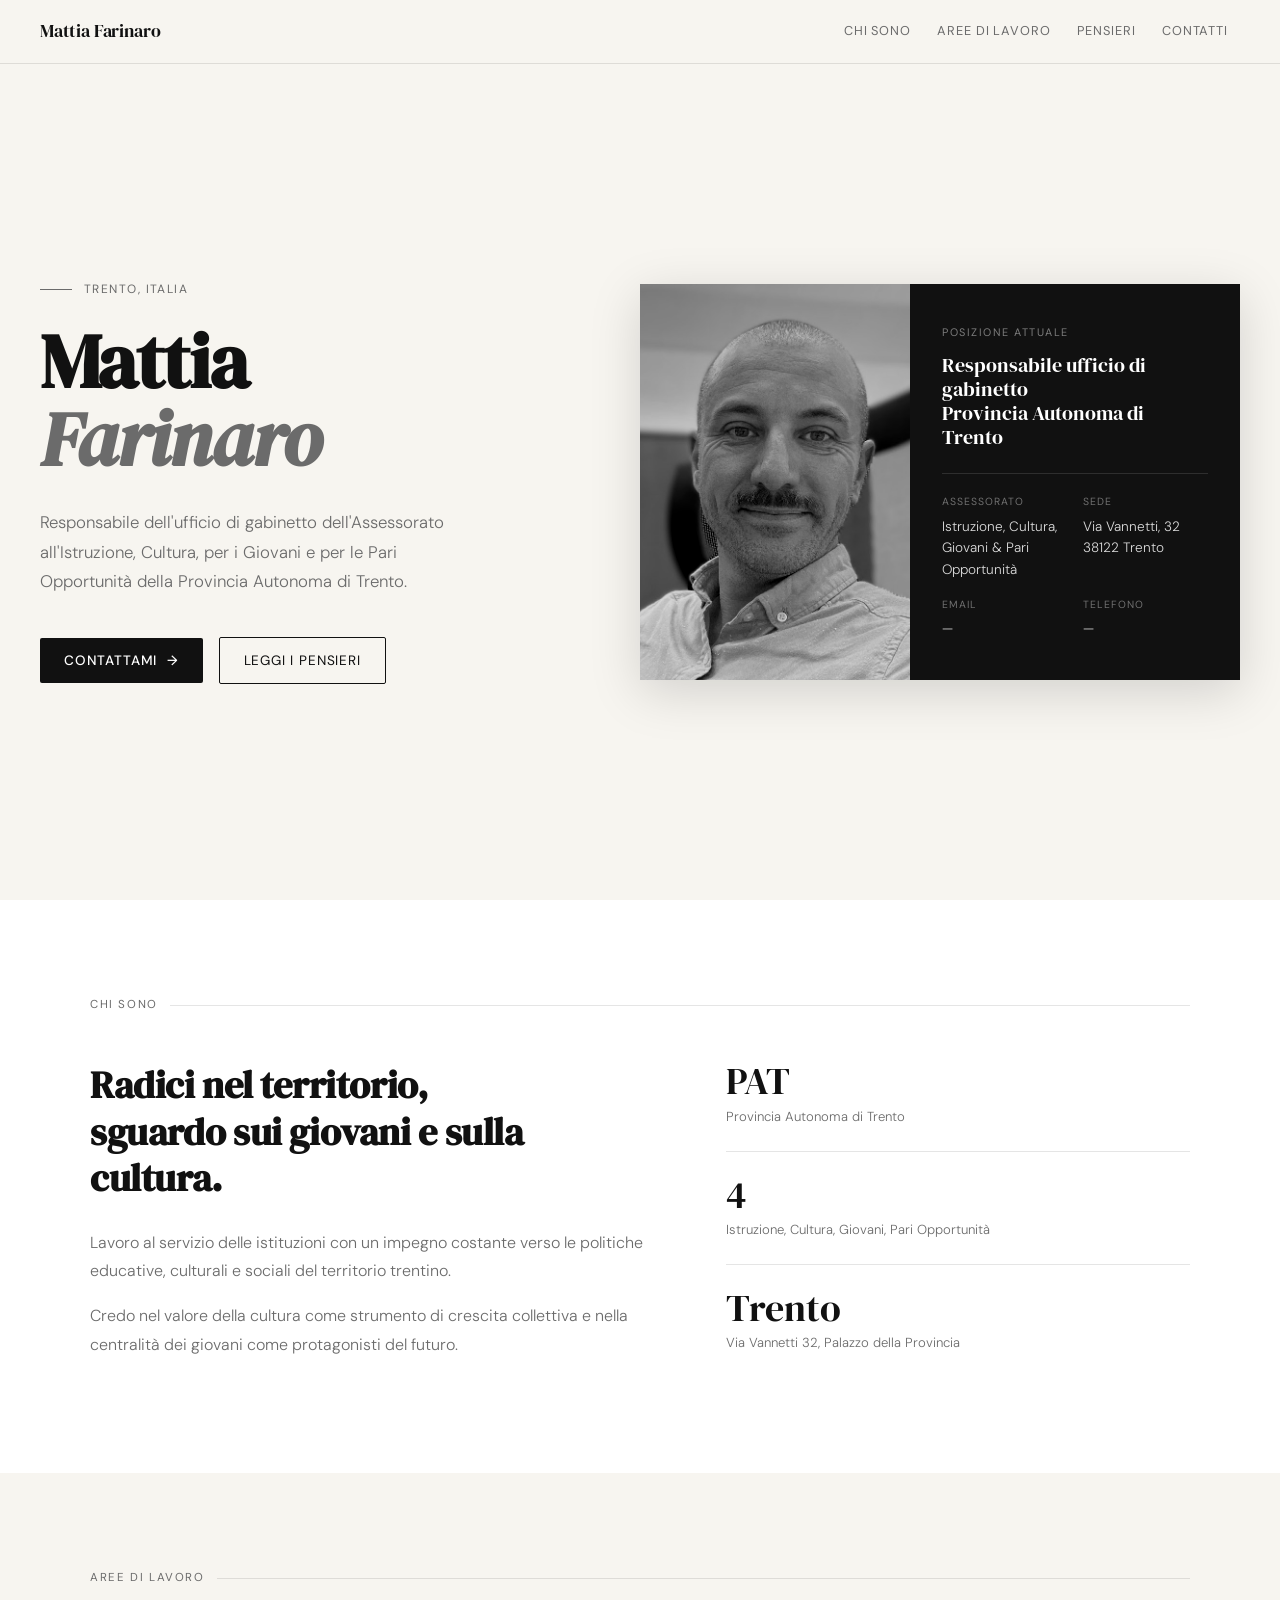
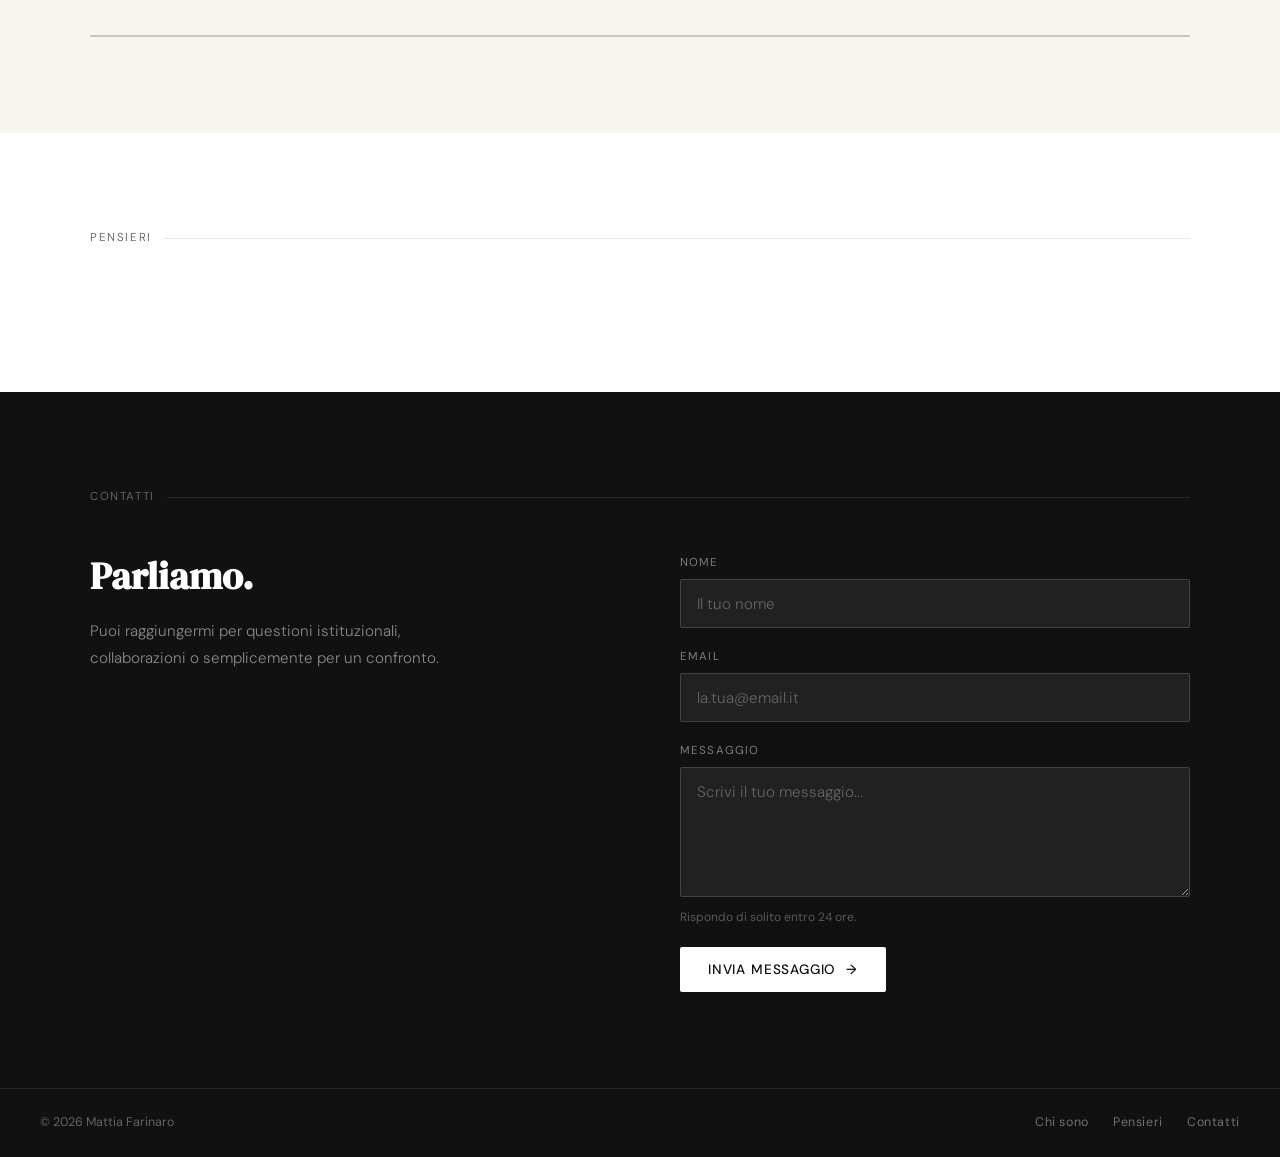
==== commit 7c8398f7: "Add files via upload" ====
--- a/index.html
+++ b/index.html
@@ -22,35 +22,10 @@
 <script type="application/ld+json">{"@context":"https://schema.org","@type":"Person","name":"Mattia Farinaro","jobTitle":"Responsabile ufficio di gabinetto","worksFor":{"@type":"Organization","name":"Provincia Autonoma di Trento","url":"https://www.provincia.tn.it"},"address":{"@type":"PostalAddress","streetAddress":"Via Vannetti, 32","addressLocality":"Trento","postalCode":"38122","addressCountry":"IT"},"email":"mattia.farinaro@provincia.tn.it","url":"https://mattiafarinaro.github.io","sameAs":["https://www.linkedin.com/in/mattiafarinaro/","https://www.facebook.com/mattia.farinaro","https://www.instagram.com/mattia.farinaro/"]}</script>
 <link rel="preconnect" href="https://fonts.googleapis.com">
 <link rel="preconnect" href="https://fonts.gstatic.com" crossorigin>
-<link href="https://fonts.googleapis.com/css2?family=DM+Serif+Display:ital@0;1&family=DM+Sans:ital,opsz,wght@0,9..40,300;0,9..40,400;0,9..40,500;1,9..40,300&display=swap" rel="stylesheet">
+<link href="https://fonts.googleapis.com/css2?family=DM+Serif+Display:ital@0;1&family=DM+Sans:ital,opsz,wght@0,9..40,300;0,9..40,400;0,9..40,500;1,9..40,300&display=swap&display=swap" rel="stylesheet">
+<link rel="stylesheet" href="shared.css">
 <style>
-*,*::before,*::after{box-sizing:border-box;margin:0;padding:0}
-:root{--bg:#f7f5f0;--surface:#ffffff;--ink:#111111;--ink-muted:#6b6b6b;--ink-faint:#b0afa8;--border:rgba(0,0,0,.1);--serif:'DM Serif Display',Georgia,serif;--sans:'DM Sans',system-ui,sans-serif;--nav-h:64px;--r:2px;--t:.2s ease}
-html{scroll-behavior:smooth}
-body{font-family:var(--sans);background:var(--bg);color:var(--ink);min-height:100vh;font-size:16px;line-height:1.6;-webkit-font-smoothing:antialiased}
-.sr-only{position:absolute;width:1px;height:1px;padding:0;margin:-1px;overflow:hidden;clip:rect(0,0,0,0);white-space:nowrap;border-width:0}
-.skip-link{position:absolute;top:-100%;left:1rem;background:var(--ink);color:#fff;padding:.5rem 1rem;font-size:.875rem;font-weight:500;z-index:9999;text-decoration:none;border-radius:0 0 4px 4px;transition:top .2s}
-.skip-link:focus{top:0}
-:focus-visible{outline:2px solid var(--ink);outline-offset:3px;border-radius:2px}
-
-/* NAV */
-.site-header{position:fixed;top:0;left:0;right:0;z-index:160;height:var(--nav-h);display:flex;align-items:center;justify-content:space-between;padding:0 2.5rem;background:rgba(247,245,240,.92);backdrop-filter:blur(12px);-webkit-backdrop-filter:blur(12px);border-bottom:1px solid var(--border)}
-.nav-logo{font-family:var(--serif);font-size:1.1rem;color:var(--ink);text-decoration:none;letter-spacing:-.01em;transition:opacity var(--t)}
-.nav-logo:hover{opacity:.65}
-.nav-links{display:flex;gap:.25rem;list-style:none}
-.nav-links a{display:inline-block;font-size:.8rem;font-weight:400;letter-spacing:.07em;text-transform:uppercase;color:var(--ink-muted);text-decoration:none;padding:.4rem .75rem;border-radius:3px;transition:color var(--t),background var(--t)}
-.nav-links a:hover{color:var(--ink);background:rgba(0,0,0,.05)}
-.nav-hamburger{display:none;flex-direction:column;justify-content:center;align-items:center;gap:5px;width:44px;height:44px;background:none;border:none;cursor:pointer;padding:0;z-index:200;position:relative;flex-shrink:0;-webkit-tap-highlight-color:transparent}
-.nav-hamburger span{display:block;width:22px;height:1.5px;background:var(--ink);transition:transform .25s,opacity .25s;transform-origin:center}
-.nav-hamburger[aria-expanded=true] span:nth-child(1){transform:translateY(6.5px) rotate(45deg)}
-.nav-hamburger[aria-expanded=true] span:nth-child(2){opacity:0;transform:scaleX(0)}
-.nav-hamburger[aria-expanded=true] span:nth-child(3){transform:translateY(-6.5px) rotate(-45deg)}
-.nav-mobile{display:flex;flex-direction:column;align-items:center;justify-content:center;gap:2rem;position:fixed;inset:0;z-index:150;background:rgba(247,245,240,.98);backdrop-filter:blur(16px);opacity:0;visibility:hidden;transition:opacity .25s,visibility .25s;pointer-events:none}
-.nav-mobile.open{opacity:1;visibility:visible;pointer-events:auto}
-.nav-mobile a{font-family:var(--serif);font-size:2rem;color:var(--ink);text-decoration:none;transition:opacity var(--t)}
-.nav-mobile a:hover{opacity:.45}
-
-/* HERO */
+/* ── HERO ── */
 .hero{min-height:100vh;display:grid;grid-template-columns:1fr 1fr;padding-top:var(--nav-h)}
 .hero-left{display:flex;flex-direction:column;justify-content:center;padding:5rem 3rem 5rem 2.5rem}
 .hero-eyebrow{font-size:.75rem;font-weight:400;letter-spacing:.12em;text-transform:uppercase;color:var(--ink-muted);margin-bottom:1.5rem;display:flex;align-items:center;gap:.75rem}
@@ -59,12 +34,6 @@
 .hero-name em{font-style:italic;color:var(--ink-muted)}
 .hero-desc{font-size:1.05rem;font-weight:300;color:var(--ink-muted);max-width:38ch;line-height:1.75;margin-bottom:2.5rem}
 .hero-actions{display:flex;gap:1rem;flex-wrap:wrap;align-items:center}
-.btn-primary{display:inline-flex;align-items:center;gap:.6rem;font-size:.85rem;font-weight:500;letter-spacing:.06em;text-transform:uppercase;color:#fff;background:var(--ink);text-decoration:none;padding:.75rem 1.5rem;border-radius:var(--r);transition:background var(--t),transform var(--t);border:none;cursor:pointer}
-.btn-primary:hover{background:#333;transform:translateY(-1px)}
-.btn-primary:active{transform:translateY(0)}
-.btn-ghost{display:inline-flex;align-items:center;gap:.6rem;font-size:.85rem;font-weight:400;letter-spacing:.06em;text-transform:uppercase;color:var(--ink);text-decoration:none;padding:.75rem 1.5rem;border-radius:var(--r);border:1.5px solid var(--ink);transition:background var(--t),color var(--t),transform var(--t)}
-.btn-ghost:hover{background:var(--ink);color:#fff;transform:translateY(-1px)}
-.btn-ghost:active{transform:translateY(0)}
 .hero-right{display:flex;align-items:center;justify-content:center;padding:3rem 2.5rem 3rem 0}
 .hero-right-card{display:flex;width:100%;max-height:520px;overflow:hidden;box-shadow:0 12px 48px rgba(0,0,0,.15)}
 .hero-photo-col{width:45%;flex-shrink:0;overflow:hidden}
@@ -74,31 +43,28 @@
 .hero-card-label{font-size:.68rem;letter-spacing:.14em;text-transform:uppercase;color:rgba(255,255,255,.45);margin-bottom:.75rem}
 .hero-card-role{font-family:var(--serif);font-size:1.25rem;line-height:1.2;color:#fff;margin-bottom:1.5rem}
 .hero-card-details{border-top:1px solid rgba(255,255,255,.12);padding-top:1.25rem;display:grid;grid-template-columns:1fr 1fr;gap:1rem}
-.hero-card-detail-label{font-size:.65rem;letter-spacing:.1em;text-transform:uppercase;color:rgba(255,255,255,.4);margin-bottom:.3rem}
-.hero-card-detail-val{font-size:.85rem;color:rgba(255,255,255,.85);font-weight:300}
-.hero-card-detail-val a{color:rgba(255,255,255,.85);text-decoration:none}
-.hero-card-detail-val a:hover{color:#fff;text-decoration:underline}
-
-/* SECTIONS */
+.hero-card-dt{font-size:.65rem;letter-spacing:.1em;text-transform:uppercase;color:rgba(255,255,255,.4);margin-bottom:.3rem}
+.hero-card-dd{font-size:.85rem;color:rgba(255,255,255,.85);font-weight:300}
+.hero-card-dd a{color:rgba(255,255,255,.85);text-decoration:none}
+.hero-card-dd a:hover{color:#fff;text-decoration:underline}
+/* SEZIONI */
 .section{padding:6rem 2.5rem}
-.section-inner{max-width:1100px;margin:0 auto}
+.section-inner{max-width:var(--max-w);margin:0 auto}
 .section-eyebrow{font-size:.72rem;letter-spacing:.14em;text-transform:uppercase;color:var(--ink-muted);margin-bottom:3rem;display:flex;align-items:center;gap:.75rem}
 .section-eyebrow::after{content:'';flex:1;height:1px;background:var(--border)}
-
 /* CHI SONO */
 #about{background:var(--surface)}
 .about-grid{display:grid;grid-template-columns:1.2fr 1fr;gap:5rem;align-items:start}
 .about-headline{font-family:var(--serif);font-size:clamp(2rem,3vw,2.8rem);line-height:1.2;letter-spacing:-.01em;color:var(--ink);margin-bottom:1.75rem}
 .about-body{font-size:1rem;font-weight:300;color:var(--ink-muted);line-height:1.8}
 .about-body p+p{margin-top:1rem}
-.about-sidebar{display:flex;flex-direction:column;gap:0}
+.about-sidebar{display:flex;flex-direction:column}
 .about-fact{padding:1.5rem 0;border-bottom:1px solid var(--border)}
 .about-fact:first-child{padding-top:0}
 .about-fact:last-child{border-bottom:none}
 .about-fact-num{font-family:var(--serif);font-size:2.4rem;line-height:1;color:var(--ink);margin-bottom:.3rem}
 .about-fact-label{font-size:.82rem;font-weight:300;color:var(--ink-muted)}
-
-/* RUOLO */
+/* AREE */
 #ruolo{background:var(--bg)}
 .role-grid{display:grid;grid-template-columns:repeat(3,1fr);gap:1.5px;background:var(--border);border:1.5px solid var(--border)}
 .role-cell{background:var(--surface);padding:2.5rem 2rem;transition:background var(--t)}
@@ -106,43 +72,21 @@
 .role-cell-icon{width:2rem;height:2rem;margin-bottom:1.25rem;opacity:.3}
 .role-cell-title{font-family:var(--serif);font-size:1.15rem;color:var(--ink);margin-bottom:.6rem}
 .role-cell-body{font-size:.88rem;font-weight:300;color:var(--ink-muted);line-height:1.7}
-
-/* BLOG */
+/* BLOG PREVIEW */
 #blog{background:var(--surface)}
 .blog-grid{display:grid;grid-template-columns:repeat(2,1fr);gap:2rem}
 .blog-card{background:var(--bg);border:1px solid var(--border);overflow:hidden;transition:transform var(--t),box-shadow var(--t);cursor:default}
 .blog-card.has-full{cursor:pointer}
 .blog-card.has-full:hover{transform:translateY(-3px);box-shadow:0 8px 32px rgba(0,0,0,.08)}
-.blog-card-img{width:100%;aspect-ratio:16/9;object-fit:cover;display:block;filter:grayscale(75%);transition:filter .4s ease}
+.blog-card-img{width:100%;aspect-ratio:16/9;object-fit:cover;display:block}
 .blog-card.has-full:hover .blog-card-img{filter:grayscale(0%)}
 .blog-card-content{padding:2rem}
 .blog-card-meta{font-size:.72rem;letter-spacing:.1em;text-transform:uppercase;color:var(--ink-faint);margin-bottom:.75rem}
 .blog-card-title{font-family:var(--serif);font-size:1.3rem;line-height:1.3;color:var(--ink);margin-bottom:.75rem}
 .blog-card-excerpt{font-size:.88rem;font-weight:300;color:var(--ink-muted);line-height:1.7}
 .blog-card-readmore{display:inline-flex;align-items:center;gap:.4rem;font-size:.78rem;font-weight:500;letter-spacing:.05em;text-transform:uppercase;color:var(--ink-muted);margin-top:1.25rem;transition:color var(--t),gap var(--t)}
-.blog-card.has-full:hover .blog-card-readmore{color:var(--ink);gap:.6rem}
+.blog-card.has-full:hover .blog-card-readmore{color:var(--ink);gap:.65rem}
 .blog-empty{font-size:.95rem;font-weight:300;color:var(--ink-faint);font-style:italic;padding:3rem 0}
-
-/* MODAL */
-.modal-overlay{display:none;position:fixed;inset:0;z-index:200;background:rgba(0,0,0,.65);align-items:flex-start;justify-content:center;padding:2rem;overflow-y:auto}
-.modal-overlay.open{display:flex}
-.modal-box{background:var(--surface);max-width:720px;width:100%;margin:auto;position:relative;overflow:hidden;border-radius:2px}
-.modal-close{position:absolute;top:1rem;right:1rem;font-size:1.2rem;background:rgba(0,0,0,.5);border:none;cursor:pointer;color:#fff;width:36px;height:36px;display:flex;align-items:center;justify-content:center;z-index:10;border-radius:50%;transition:background var(--t)}
-.modal-close:hover{background:rgba(0,0,0,.8)}
-.modal-img{width:100%;aspect-ratio:16/9;object-fit:cover;display:block;filter:grayscale(60%)}
-.modal-inner{padding:2.5rem 3rem 3rem}
-.modal-meta{font-size:.72rem;letter-spacing:.1em;text-transform:uppercase;color:var(--ink-faint);margin-bottom:1rem}
-.modal-title{font-family:var(--serif);font-size:clamp(1.5rem,3vw,2rem);line-height:1.15;color:var(--ink);margin-bottom:1.75rem}
-.modal-divider{border:none;border-top:1px solid var(--border);margin:0 0 1.75rem}
-.modal-body{font-size:1rem;font-weight:300;color:var(--ink-muted);line-height:1.85;text-align:justify;hyphens:auto}
-.modal-body p+p{margin-top:1rem}
-.modal-body strong{font-weight:500;color:var(--ink)}
-.modal-body em{font-style:italic}
-.modal-body ul{margin:.75rem 0 .75rem 1.25rem}
-.modal-body a{color:var(--ink);border-bottom:1px solid var(--border);text-decoration:none;transition:border-color var(--t)}
-.modal-body a:hover{border-color:var(--ink)}
-.modal-body h2+p,.modal-body h3+p,.modal-body h4+p{margin-top:.5rem}
-
 /* CONTATTI */
 #contatti{background:var(--ink);color:#fff}
 #contatti .section-eyebrow{color:rgba(255,255,255,.35)}
@@ -158,12 +102,11 @@
 .contact-item-val{font-size:1rem;color:rgba(255,255,255,.85);font-weight:300}
 .contact-item-val a{color:rgba(255,255,255,.85);text-decoration:none;border-bottom:1px solid rgba(255,255,255,.2);transition:border-color var(--t),color var(--t)}
 .contact-item-val a:hover{border-color:rgba(255,255,255,.6);color:#fff}
-
 /* FORM */
 .contact-form{display:flex;flex-direction:column;gap:1.25rem}
 .form-group{display:flex;flex-direction:column;gap:.4rem}
 .form-label{font-size:.72rem;letter-spacing:.1em;text-transform:uppercase;color:rgba(255,255,255,.45)}
-.form-input,.form-textarea{font-family:var(--sans);font-size:.95rem;font-weight:300;color:#fff;background:rgba(255,255,255,.07);border:1px solid rgba(255,255,255,.15);border-radius:var(--r);padding:.85rem 1rem;transition:border-color var(--t),background var(--t);outline:none;width:100%}
+.form-input,.form-textarea{font-family:var(--sans);font-size:.95rem;font-weight:300;color:#fff;background:rgba(255,255,255,.07);border:1px solid rgba(255,255,255,.15);border-radius:var(--r);padding:.85rem 1rem;transition:border-color var(--t),background var(--t),outline-color var(--t);outline:none;width:100%}
 .form-input::placeholder,.form-textarea::placeholder{color:rgba(255,255,255,.3)}
 .form-input:focus,.form-textarea:focus{border-color:rgba(255,255,255,.5);background:rgba(255,255,255,.1);outline:2px solid rgba(255,255,255,.25);outline-offset:2px}
 .form-textarea{resize:vertical;min-height:130px}
@@ -174,26 +117,14 @@
 .form-status{font-size:.85rem;font-weight:300;padding:.75rem 1rem;border-radius:var(--r);display:none;margin-top:.25rem}
 .form-status.success{display:block;background:rgba(29,158,117,.15);color:#4fd1a5;border:1px solid rgba(29,158,117,.3)}
 .form-status.error{display:block;background:rgba(226,75,74,.15);color:#f09595;border:1px solid rgba(226,75,74,.3)}
-
-/* FOOTER */
-.site-footer{background:var(--ink);border-top:1px solid rgba(255,255,255,.07);padding:1.5rem 2.5rem;display:flex;justify-content:space-between;align-items:center}
-.site-footer p{font-size:.78rem;color:rgba(255,255,255,.3)}
-.site-footer a{color:rgba(255,255,255,.4);text-decoration:none}
-.site-footer a:hover{color:rgba(255,255,255,.7)}
-
 /* ANIMATIONS */
-@keyframes fadeUp{from{opacity:0;transform:translateY(16px)}to{opacity:1;transform:translateY(0)}}
 .hero-eyebrow{animation:fadeUp .6s ease both}
 .hero-name{animation:fadeUp .6s .08s ease both}
 .hero-desc{animation:fadeUp .6s .16s ease both}
 .hero-actions{animation:fadeUp .6s .24s ease both}
 .hero-right-card{animation:fadeUp .7s .12s ease both}
-
 /* RESPONSIVE */
 @media(max-width:900px){
-  .site-header{padding:0 1.5rem}
-  .nav-links{display:none}
-  .nav-hamburger{display:flex}
   .hero{grid-template-columns:1fr;min-height:auto}
   .hero-left{padding:5rem 1.5rem 2rem}
   .hero-right{padding:1rem 1.5rem}
@@ -206,10 +137,6 @@
   .about-grid,.contact-grid{grid-template-columns:1fr;gap:3rem}
   .role-grid{grid-template-columns:1fr 1fr}
   .blog-grid{grid-template-columns:1fr}
-  .site-footer{flex-direction:column;gap:.5rem;text-align:center}
-  .modal-inner{padding:2rem 1.5rem}
-  .modal-overlay{padding:0;align-items:flex-end}
-  .modal-box{border-radius:0}
 }
 @media(max-width:500px){
   .role-grid{grid-template-columns:1fr}
@@ -225,7 +152,7 @@
 <a class="skip-link" href="#main-content">Salta al contenuto principale</a>
 
 <header class="site-header" role="banner">
-  <a class="nav-logo" href="#" aria-label="Mattia Farinaro — Homepage">Mattia Farinaro</a>
+  <a class="nav-logo" href="index.html" aria-label="Mattia Farinaro — Homepage">Mattia Farinaro</a>
   <nav aria-label="Navigazione principale">
     <ul class="nav-links" role="list">
       <li><a href="#about">Chi sono</a></li>
@@ -248,10 +175,11 @@
 
 <main id="main-content">
 
-<section class="hero" id="home" aria-labelledby="hero-heading">
+<!-- HERO -->
+<section class="hero" id="home" aria-labelledby="hero-name">
   <div class="hero-left">
     <p class="hero-eyebrow" id="hero-citta">Trento, Italia</p>
-    <h1 class="hero-name" id="hero-heading">Mattia<br><em>Farinaro</em></h1>
+    <h1 class="hero-name" id="hero-name">Mattia<br><em>Farinaro</em></h1>
     <p class="hero-desc" id="hero-bio">Responsabile dell'ufficio di gabinetto dell'Assessorato all'Istruzione, Cultura, per i Giovani e per le Pari Opportunità della Provincia Autonoma di Trento.</p>
     <div class="hero-actions">
       <a class="btn-primary" href="#contatti">Contattami <span aria-hidden="true">→</span></a>
@@ -262,57 +190,47 @@
     <div class="hero-right-card">
       <div class="hero-photo-col">
         <div class="hero-photo-wrap">
-          <img src="foto.jpg" alt="Ritratto di Mattia Farinaro" class="hero-photo" width="400" height="520" loading="eager">
+          <img src="foto.jpg" alt="Ritratto di Mattia Farinaro" class="hero-photo" width="400" height="520" loading="eager" decoding="async">
         </div>
       </div>
       <div class="hero-right-inner">
         <p class="hero-card-label">Posizione attuale</p>
         <p class="hero-card-role" id="card-ruolo">Responsabile ufficio di gabinetto<br>Provincia Autonoma di Trento</p>
         <dl class="hero-card-details">
-          <div><dt class="hero-card-detail-label">Assessorato</dt><dd class="hero-card-detail-val" id="card-assessorato">Istruzione, Cultura,<br>Giovani &amp; Pari Opportunità</dd></div>
-          <div><dt class="hero-card-detail-label">Sede</dt><dd class="hero-card-detail-val" id="card-sede">Via Vannetti, 32<br>38122 Trento</dd></div>
-          <div><dt class="hero-card-detail-label">Email</dt><dd class="hero-card-detail-val"><a id="card-email" href="#">—</a></dd></div>
-          <div><dt class="hero-card-detail-label">Telefono</dt><dd class="hero-card-detail-val"><a id="card-tel" href="#">—</a></dd></div>
+          <div><dt class="hero-card-dt">Assessorato</dt><dd class="hero-card-dd" id="card-assessorato">Istruzione, Cultura,<br>Giovani &amp; Pari Opportunità</dd></div>
+          <div><dt class="hero-card-dt">Sede</dt><dd class="hero-card-dd" id="card-sede">Via Vannetti, 32<br>38122 Trento</dd></div>
+          <div><dt class="hero-card-dt">Email</dt><dd class="hero-card-dd"><a id="card-email" href="#">—</a></dd></div>
+          <div><dt class="hero-card-dt">Telefono</dt><dd class="hero-card-dd"><a id="card-tel" href="#">—</a></dd></div>
         </dl>
       </div>
     </div>
   </div>
 </section>
 
+<!-- CHI SONO -->
 <section class="section" id="about" aria-labelledby="about-heading">
   <div class="section-inner">
     <p class="section-eyebrow" aria-hidden="true">Chi sono</p>
     <div class="about-grid">
       <div>
-        <h2 class="about-headline" id="about-heading about-hl">Radici nel territorio,<br>sguardo sui giovani e sulla cultura.</h2>
-        <div class="about-body" id="about-body" aria-live="polite">
+        <h2 class="about-headline" id="about-heading">Radici nel territorio,<br>sguardo sui giovani e sulla cultura.</h2>
+        <div class="about-body" id="about-body">
           <p>Lavoro al servizio delle istituzioni con un impegno costante verso le politiche educative, culturali e sociali del territorio trentino.</p>
-          <p>Credo nel valore della cultura come strumento di crescita collettiva, nella centralità dei giovani come protagonisti del futuro, e nell'importanza di costruire una società più equa e inclusiva.</p>
+          <p>Credo nel valore della cultura come strumento di crescita collettiva e nella centralità dei giovani come protagonisti del futuro.</p>
         </div>
       </div>
       <aside aria-label="Dati istituzionali">
         <dl class="about-sidebar">
-          <div class="about-fact">
-            <dt class="sr-only">Ente</dt>
-            <dd class="about-fact-num">PAT</dd>
-            <dd class="about-fact-label">Provincia Autonoma di Trento</dd>
-          </div>
-          <div class="about-fact">
-            <dt class="sr-only">Ambiti</dt>
-            <dd class="about-fact-num">4</dd>
-            <dd class="about-fact-label">Istruzione, Cultura, Giovani, Pari Opportunità</dd>
-          </div>
-          <div class="about-fact">
-            <dt class="sr-only">Sede</dt>
-            <dd class="about-fact-num" id="fact-citta">Trento</dd>
-            <dd class="about-fact-label">Via Vannetti 32, Palazzo della Provincia</dd>
-          </div>
+          <div class="about-fact"><dt class="sr-only">Ente</dt><dd class="about-fact-num">PAT</dd><dd class="about-fact-label">Provincia Autonoma di Trento</dd></div>
+          <div class="about-fact"><dt class="sr-only">Ambiti</dt><dd class="about-fact-num">4</dd><dd class="about-fact-label">Istruzione, Cultura, Giovani, Pari Opportunità</dd></div>
+          <div class="about-fact"><dt class="sr-only">Sede</dt><dd class="about-fact-num" id="fact-citta">Trento</dd><dd class="about-fact-label">Via Vannetti 32, Palazzo della Provincia</dd></div>
         </dl>
       </aside>
     </div>
   </div>
 </section>
 
+<!-- AREE DI LAVORO -->
 <section class="section" id="ruolo" aria-labelledby="ruolo-heading">
   <div class="section-inner">
     <p class="section-eyebrow" aria-hidden="true">Aree di lavoro</p>
@@ -321,6 +239,7 @@
   </div>
 </section>
 
+<!-- PENSIERI (ultimi 2) -->
 <section class="section" id="blog" aria-labelledby="blog-heading">
   <div class="section-inner">
     <p class="section-eyebrow" aria-hidden="true">Pensieri</p>
@@ -329,19 +248,24 @@
   </div>
 </section>
 
+<!-- MODAL ARTICOLO -->
 <div class="modal-overlay" id="modal-overlay" role="dialog" aria-modal="true" aria-labelledby="modal-title" onclick="closeModal(event)">
   <article class="modal-box">
     <button class="modal-close" onclick="closeModal(null,true)" aria-label="Chiudi articolo">×</button>
-    <img id="modal-img" class="modal-img" src="" alt="" style="display:none" loading="lazy">
+    <img id="modal-img" class="modal-hero-img" src="" alt="" style="display:none" loading="lazy">
     <div class="modal-inner">
-      <p class="modal-meta" id="modal-meta"></p>
+      <div class="modal-meta-row">
+        <span id="modal-meta"></span>
+      </div>
       <h2 class="modal-title" id="modal-title"></h2>
       <hr class="modal-divider" aria-hidden="true">
       <div class="modal-body" id="modal-body"></div>
+      <div id="modal-share"></div>
     </div>
   </article>
 </div>
 
+<!-- CONTATTI -->
 <section class="section" id="contatti" aria-labelledby="contatti-heading">
   <div class="section-inner">
     <p class="section-eyebrow" aria-hidden="true">Contatti</p>
@@ -379,59 +303,16 @@
 
 <footer class="site-footer" role="contentinfo">
   <p>© <span id="footer-year"></span> Mattia Farinaro</p>
-  <nav aria-label="Link footer"><a href="pensieri.html">Pensieri</a> · <a href="#contatti">Contatti</a></nav>
+  <nav class="site-footer-nav" aria-label="Link rapidi">
+    <a href="#about">Chi sono</a>
+    <a href="pensieri.html">Pensieri</a>
+    <a href="#contatti">Contatti</a>
+  </nav>
 </footer>
 
+<script src="shared.js"></script>
 <script>
-/* CONFIG */
-const SHEET_ID='2PACX-1vS9e2zmWZkr0CJ4PZR65tYOUOkJK7uYPpmHtfRl9LW69muNpulG27o0Ui8nS0jdOjorRNVypcGW3Iv5';
-const GID={contatti:'0',blog:'1088622999',aree:'1703680427',profilo:'396150809'};
-const BASE=`https://docs.google.com/spreadsheets/d/e/${SHEET_ID}/pub?single=true&output=csv&gid=`;
-
-/* CSV PARSER */
-function parseCSV(text){
-  const raw=text.replace(/\r\n/g,'\n').replace(/\r/g,'\n');
-  const cells=[];let cur='',inQ=false,i=0;
-  while(i<raw.length){const c=raw[i];if(c==='"'){if(inQ&&raw[i+1]==='"'){cur+='"';i+=2;continue;}inQ=!inQ;i++;continue;}if(c===','&&!inQ){cells.push(cur);cur='';i++;continue;}if(c==='\n'&&!inQ){cells.push(cur);cells.push('\n');cur='';i++;continue;}cur+=c;i++;}
-  cells.push(cur);
-  const allRows=[[]];cells.forEach(c=>{if(c==='\n')allRows.push([]);else allRows[allRows.length-1].push(c);});
-  const headers=allRows[0].map(h=>h.trim()),rows=[];
-  for(let r=1;r<allRows.length;r++){const v=allRows[r];if(!v.length||v.every(x=>!x.trim()))continue;const o={};headers.forEach((h,i)=>{o[h]=(v[i]||'').trim();});rows.push(o);}
-  return rows;
-}
-async function fetchSheet(gid){const r=await fetch(BASE+gid);if(!r.ok)throw new Error('fetch gid='+gid);return parseCSV(await r.text());}
-
-/* MARKDOWN */
-function renderMarkdown(text){
-  if(!text)return'';
-  const lines=text.split('\n');let html='',inList=false;
-  for(let i=0;i<lines.length;i++){
-    let line=lines[i];const trimmed=line.trimStart();
-    line=line.replace(/&/g,'&amp;').replace(/</g,'&lt;').replace(/>/g,'&gt;');
-    line=line.replace(/\*\*\*(.*?)\*\*\*/g,'<strong><em>$1</em></strong>');
-    line=line.replace(/\*\*(.*?)\*\*/g,'<strong>$1</strong>');
-    line=line.replace(/(?<!\*)\*(?!\*)(.*?)(?<!\*)\*(?!\*)/g,'<em>$1</em>');
-    line=line.replace(/\[([^\]]+)\]\(([^)]+)\)/g,'<a href="$2" target="_blank" rel="noopener">$1</a>');
-    line=line.replace(/`([^`]+)`/g,'<code style="font-family:monospace;font-size:.9em;background:rgba(0,0,0,.06);padding:.1em .3em;border-radius:3px">$1</code>');
-    if(/^---+$/.test(trimmed)){if(inList){html+='</ul>';inList=false;}html+='<hr style="border:none;border-top:1px solid var(--border);margin:1.5rem 0">';continue;}
-    if(/^# /.test(trimmed)){if(inList){html+='</ul>';inList=false;}html+=`<h2 style="font-family:var(--serif);font-size:1.5rem;line-height:1.2;color:var(--ink);margin:1.5rem 0 .75rem">${line.replace(/^#+ /,'')}</h2>`;continue;}
-    if(/^## /.test(trimmed)){if(inList){html+='</ul>';inList=false;}html+=`<h3 style="font-family:var(--serif);font-size:1.2rem;line-height:1.2;color:var(--ink);margin:1.5rem 0 .5rem">${line.replace(/^##+ /,'')}</h3>`;continue;}
-    if(/^### /.test(trimmed)){if(inList){html+='</ul>';inList=false;}html+=`<h4 style="font-size:1rem;font-weight:500;color:var(--ink);margin:1.25rem 0 .4rem">${line.replace(/^###+ /,'')}</h4>`;continue;}
-    if(/^[*-] /.test(trimmed)){if(!inList){html+='<ul style="margin:.75rem 0 .75rem 1.25rem;display:flex;flex-direction:column;gap:.3rem">';inList=true;}html+=`<li style="font-size:1rem;font-weight:300;color:var(--ink-muted);line-height:1.75">${line.replace(/^[*-] /,'')}</li>`;continue;}
-    if(/^> /.test(trimmed)){if(inList){html+='</ul>';inList=false;}html+=`<blockquote style="border-left:3px solid var(--border);padding:.5rem 1rem;margin:.75rem 0;font-style:italic;color:var(--ink-muted)">${line.replace(/^> /,'')}</blockquote>`;continue;}
-    if(trimmed===''){if(inList){html+='</ul>';inList=false;}continue;}
-    if(inList){html+='</ul>';inList=false;}
-    html+=`<p>${line}</p>`;
-  }
-  if(inList)html+='</ul>';
-  return html;
-}
-function stripMarkdown(text){
-  if(!text)return'';
-  return text.replace(/#{1,6} /g,'').replace(/\*\*\*(.*?)\*\*\*/g,'$1').replace(/\*\*(.*?)\*\*/g,'$1').replace(/\*(.*?)\*/g,'$1').replace(/`([^`]+)`/g,'$1').replace(/\[([^\]]+)\]\([^)]+\)/g,'$1').replace(/^[*>-] /gm,'').replace(/^---+$/gm,'').replace(/\n+/g,' ').trim();
-}
-
-/* ICONS */
+/* ── ICONS ── */
 const ICONS={
   default:`<svg class="role-cell-icon" viewBox="0 0 32 32" fill="none" aria-hidden="true"><rect x="4" y="6" width="24" height="20" rx="1" stroke="currentColor" stroke-width="1.5"/><path d="M4 12h24M10 18h12M10 22h8" stroke="currentColor" stroke-width="1.5" stroke-linecap="round"/></svg>`,
   istruzione:`<svg class="role-cell-icon" viewBox="0 0 32 32" fill="none" aria-hidden="true"><path d="M4 13l12-7 12 7-12 7-12-7z" stroke="currentColor" stroke-width="1.5" stroke-linejoin="round"/><path d="M10 16.5V24c0 1.5 2.7 3 6 3s6-1.5 6-3v-7.5" stroke="currentColor" stroke-width="1.5"/></svg>`,
@@ -445,21 +326,21 @@
 
 const SOCIAL_LABELS={linkedin_url:'LinkedIn',facebook_url:'Facebook',instagram_url:'Instagram',twitter_url:'Twitter / X'};
 
-/* RENDER PROFILO */
+/* ── RENDER PROFILO ── */
 function renderProfilo(rows){
-  if(!rows.length)return;const d=rows[0];
+  if(!rows.length)return; const d=rows[0];
   if(d.citta){document.getElementById('hero-citta').textContent=d.citta;document.getElementById('fact-citta').textContent=d.citta;}
-  if(d.bio_breve)document.getElementById('hero-bio').textContent=d.bio_breve;
-  if(d.ruolo)document.getElementById('card-ruolo').innerHTML=d.ruolo.replace(/,\s*/g,'<br>');
-  if(d.assessorato)document.getElementById('card-assessorato').innerHTML=d.assessorato.replace(/,\s*/g,'<br>');
-  if(d.indirizzo)document.getElementById('card-sede').innerHTML=d.indirizzo.replace(/,\s*/g,'<br>');
+  if(d.bio_breve) document.getElementById('hero-bio').textContent=d.bio_breve;
+  if(d.ruolo) document.getElementById('card-ruolo').innerHTML=d.ruolo.replace(/,\s*/g,'<br>');
+  if(d.assessorato) document.getElementById('card-assessorato').innerHTML=d.assessorato.replace(/,\s*/g,'<br>');
+  if(d.indirizzo) document.getElementById('card-sede').innerHTML=d.indirizzo.replace(/,\s*/g,'<br>');
   if(d.bio_completa){const p=d.bio_completa.split(/\n+/).filter(x=>x.trim());document.getElementById('about-body').innerHTML=p.map(x=>`<p>${x}</p>`).join('');}
-  document.getElementById('about-hl').innerHTML=d.bio_headline||'Radici nel territorio, sguardo sui giovani e sulla cultura.';
-}
-
-/* RENDER CONTATTI */
+  document.getElementById('about-heading').innerHTML=d.bio_headline||'Radici nel territorio, sguardo sui giovani e sulla cultura.';
+}
+
+/* ── RENDER CONTATTI ── */
 function renderContatti(rows){
-  if(!rows.length)return;const d=rows[0];
+  if(!rows.length)return; const d=rows[0];
   const em=document.getElementById('card-email');if(d.email_personale){em.textContent=d.email_personale;em.href='mailto:'+d.email_personale;}
   const tel=document.getElementById('card-tel');if(d.telefono){tel.textContent=d.telefono;tel.href='tel:'+d.telefono.replace(/\s/g,'');}
   const list=document.getElementById('contact-list');list.innerHTML='';
@@ -469,7 +350,7 @@
   Object.entries(SOCIAL_LABELS).forEach(([k,l])=>{if(d[k])sr.innerHTML+=`<a class="social-btn" href="${d[k]}" target="_blank" rel="noopener" aria-label="${l} di Mattia Farinaro">${l}</a>`;});
 }
 
-/* RENDER AREE */
+/* ── RENDER AREE ── */
 function renderAree(rows){
   const grid=document.getElementById('role-grid');
   const vis=rows.filter(r=>{const vk=Object.keys(r).find(k=>k.toLowerCase().includes('visibile'))||'visibile';return(r[vk]||'SI').trim().toUpperCase()!=='NO';});
@@ -482,20 +363,19 @@
     </article>`).join('');
 }
 
-/* RENDER BLOG */
+/* ── RENDER BLOG (ultimi 2) ── */
 let blogData=[];
 function renderBlog(rows){
   const grid=document.getElementById('blog-grid');
   const pk=Object.keys(rows[0]||{}).find(k=>k.toLowerCase().includes('pubblicato'))||'pubblicato';
   blogData=rows.filter(r=>(r[pk]||'').trim().toUpperCase()==='SI');
+  setModalData(blogData);
   if(!blogData.length){grid.innerHTML='<p class="blog-empty">Nessun articolo pubblicato. Torna presto!</p>';return;}
   grid.innerHTML=blogData.slice(0,2).map((r,i)=>{
     const hasFull=r.testo_completo&&r.testo_completo.trim().length>0;
-    const fk=Object.keys(r).find(k=>k.toLowerCase().includes('foto'))||'foto';
-    const fotoUrl=r[fk]||'';
-    const img=fotoUrl?`<img class="blog-card-img" src="${fotoUrl}" alt="Immagine: ${r.titolo||''}" loading="lazy" onerror="this.style.display='none'">`:''
+    const foto=getFoto(r);
     return `<article class="blog-card${hasFull?' has-full':''}"${hasFull?` onclick="openModal(${i})" role="button" tabindex="0" aria-label="Leggi: ${(r.titolo||'').replace(/"/g,'')}" onkeydown="if(event.key==='Enter')openModal(${i})"`:''}>
-      ${img}
+      ${foto?`<img class="blog-card-img" src="${foto}" alt="Immagine: ${r.titolo||''}" loading="lazy" onerror="this.style.display='none'">`:'' }
       <div class="blog-card-content">
         <p class="blog-card-meta"><time>${r.data||''}</time>${r.categoria?' · '+r.categoria:''}</p>
         <h3 class="blog-card-title">${r.titolo||''}</h3>
@@ -509,77 +389,22 @@
       <a href="pensieri.html" class="btn-ghost" style="display:inline-flex">Tutti gli articoli <span aria-hidden="true">→</span></a>
     </div>`;
   }
-}
-
-/* MODAL */
-let lastFocused=null;
-function openModal(i){
-  const r=blogData[i];
-  const fk=Object.keys(r).find(k=>k.toLowerCase().includes('foto'))||'foto';
-  const img=document.getElementById('modal-img');
-  if(r[fk]){img.src=r[fk];img.alt=`Immagine: ${r.titolo||''}`;img.style.display='block';img.onerror=()=>img.style.display='none';}
-  else img.style.display='none';
-  document.getElementById('modal-meta').textContent=`${r.data||''}${r.categoria?' · '+r.categoria:''}`;
-  document.getElementById('modal-title').textContent=r.titolo||'';
-  document.getElementById('modal-body').innerHTML=renderMarkdown(r.testo_completo||'');
-  lastFocused=document.activeElement;
-  const ov=document.getElementById('modal-overlay');
-  ov.classList.add('open');
-  document.body.style.overflow='hidden';
-  setTimeout(()=>ov.querySelector('.modal-close')?.focus(),50);
-}
-function closeModal(e,force){
-  if(force||(e&&e.target===document.getElementById('modal-overlay'))){
-    document.getElementById('modal-overlay').classList.remove('open');
-    document.body.style.overflow='';
-    lastFocused?.focus();
-  }
-}
-
-/* FORM — configura su formspree.io e sostituisci YOUR_FORM_ID */
-const FORMSPREE_ID='YOUR_FORM_ID';
-document.getElementById('contact-form').addEventListener('submit',async e=>{
-  e.preventDefault();
-  const btn=document.getElementById('form-submit');
-  const status=document.getElementById('form-status');
-  btn.disabled=true;btn.textContent='Invio…';
-  status.className='form-status';
-  try{
-    const res=await fetch(`https://formspree.io/f/${FORMSPREE_ID}`,{method:'POST',body:new FormData(e.target),headers:{Accept:'application/json'}});
-    if(res.ok){status.className='form-status success';status.textContent='Messaggio inviato! Ti rispondo presto.';e.target.reset();}
-    else throw new Error();
-  }catch{status.className='form-status error';status.textContent='Errore nell\'invio. Scrivimi direttamente via email.';}
-  btn.disabled=false;btn.innerHTML='Invia messaggio <span aria-hidden="true">→</span>';
-});
-
-/* NAV MOBILE */
-function toggleMenu(){
-  const btn=document.getElementById('hamburger'),menu=document.getElementById('nav-mobile');
-  if(!btn||!menu)return;
-  const open=menu.classList.toggle('open');
-  btn.setAttribute('aria-expanded',open);
-  document.body.style.overflow=open?'hidden':'';
-}
-function closeMenu(){
-  const btn=document.getElementById('hamburger'),menu=document.getElementById('nav-mobile');
-  if(!btn||!menu)return;
-  menu.classList.remove('open');btn.setAttribute('aria-expanded','false');document.body.style.overflow='';
-}
-document.addEventListener('keydown',e=>{if(e.key==='Escape'){closeMenu();closeModal(null,true);}});
-
-/* FOOTER YEAR */
-document.getElementById('footer-year').textContent=new Date().getFullYear();
-
-/* INIT */
+  // Check URL for article slug
+  const slug=new URLSearchParams(window.location.search).get('a');
+  if(slug){const idx=blogData.findIndex(r=>slugify(r.titolo)===slug);if(idx!==-1)openModal(idx,true);}
+}
+
+/* ── INIT ── */
 async function init(){
   try{
-    const [contatti,blog,aree,profilo]=await Promise.allSettled([fetchSheet(GID.contatti),fetchSheet(GID.blog),fetchSheet(GID.aree),fetchSheet(GID.profilo)]);
-    if(profilo.status==='fulfilled')renderProfilo(profilo.value);
-    if(contatti.status==='fulfilled')renderContatti(contatti.value);
-    if(aree.status==='fulfilled')renderAree(aree.value);
-    if(blog.status==='fulfilled')renderBlog(blog.value);
+    const [c,b,a,p]=await Promise.allSettled([fetchSheet(GID.contatti),fetchSheet(GID.blog),fetchSheet(GID.aree),fetchSheet(GID.profilo)]);
+    if(p.status==='fulfilled') renderProfilo(p.value);
+    if(c.status==='fulfilled') renderContatti(c.value);
+    if(a.status==='fulfilled') renderAree(a.value);
+    if(b.status==='fulfilled') renderBlog(b.value);
   }catch(e){console.error('Init error:',e);}
 }
+initContactForm();
 init();
 </script>
 </body>
--- a/shared.css
+++ b/shared.css
@@ -0,0 +1,108 @@
+/* shared.css — stili condivisi tra index.html e pensieri.html */
+
+/* ── RESET & TOKENS ── */
+*,*::before,*::after{box-sizing:border-box;margin:0;padding:0}
+:root{
+  --bg:#f7f5f0;--surface:#fff;--ink:#111;--ink-muted:#6b6b6b;--ink-faint:#b0afa8;
+  --border:rgba(0,0,0,.1);--border-strong:rgba(0,0,0,.2);
+  --serif:'DM Serif Display',Georgia,serif;
+  --sans:'DM Sans',system-ui,sans-serif;
+  --nav-h:64px;--r:2px;--t:.2s ease;
+  --max-w:1100px;
+}
+html{scroll-behavior:smooth}
+body{font-family:var(--sans);background:var(--bg);color:var(--ink);min-height:100vh;font-size:16px;line-height:1.6;-webkit-font-smoothing:antialiased;text-rendering:optimizeLegibility}
+
+/* ACCESSIBILITY */
+.sr-only{position:absolute;width:1px;height:1px;padding:0;margin:-1px;overflow:hidden;clip:rect(0,0,0,0);white-space:nowrap;border-width:0}
+.skip-link{position:absolute;top:-100%;left:1rem;background:var(--ink);color:#fff;padding:.5rem 1rem;font-size:.875rem;font-weight:500;z-index:9999;text-decoration:none;border-radius:0 0 4px 4px;transition:top .2s}
+.skip-link:focus{top:0}
+:focus-visible{outline:2px solid var(--ink);outline-offset:3px;border-radius:2px}
+
+/* ── HEADER / NAV ── */
+.site-header{position:fixed;top:0;left:0;right:0;z-index:160;height:var(--nav-h);display:flex;align-items:center;justify-content:space-between;padding:0 2.5rem;background:rgba(247,245,240,.93);backdrop-filter:blur(12px);-webkit-backdrop-filter:blur(12px);border-bottom:1px solid var(--border)}
+.nav-logo{font-family:var(--serif);font-size:1.1rem;color:var(--ink);text-decoration:none;letter-spacing:-.01em;transition:opacity var(--t)}
+.nav-logo:hover{opacity:.65}
+.nav-links{display:flex;gap:.15rem;list-style:none}
+.nav-links a{display:inline-block;font-size:.8rem;font-weight:400;letter-spacing:.07em;text-transform:uppercase;color:var(--ink-muted);text-decoration:none;padding:.4rem .75rem;border-radius:3px;transition:color var(--t),background var(--t)}
+.nav-links a:hover{color:var(--ink);background:rgba(0,0,0,.05)}
+.nav-links a[aria-current=page]{color:var(--ink);font-weight:500}
+
+/* HAMBURGER */
+.nav-hamburger{display:none;flex-direction:column;justify-content:center;align-items:center;gap:5px;width:44px;height:44px;background:none;border:none;cursor:pointer;padding:0;z-index:200;position:relative;flex-shrink:0;-webkit-tap-highlight-color:transparent}
+.nav-hamburger span{display:block;width:22px;height:1.5px;background:var(--ink);transition:transform .25s,opacity .25s;transform-origin:center}
+.nav-hamburger[aria-expanded=true] span:nth-child(1){transform:translateY(6.5px) rotate(45deg)}
+.nav-hamburger[aria-expanded=true] span:nth-child(2){opacity:0;transform:scaleX(0)}
+.nav-hamburger[aria-expanded=true] span:nth-child(3){transform:translateY(-6.5px) rotate(-45deg)}
+
+/* MOBILE NAV OVERLAY */
+.nav-mobile{display:flex;flex-direction:column;align-items:center;justify-content:center;gap:2rem;position:fixed;inset:0;z-index:150;background:rgba(247,245,240,.98);backdrop-filter:blur(16px);opacity:0;visibility:hidden;transition:opacity .25s,visibility .25s;pointer-events:none}
+.nav-mobile.open{opacity:1;visibility:visible;pointer-events:auto}
+.nav-mobile a{font-family:var(--serif);font-size:2rem;color:var(--ink);text-decoration:none;transition:opacity var(--t)}
+.nav-mobile a:hover{opacity:.45}
+
+/* ── BUTTONS ── */
+.btn-primary{display:inline-flex;align-items:center;gap:.6rem;font-size:.85rem;font-weight:500;letter-spacing:.06em;text-transform:uppercase;color:#fff;background:var(--ink);text-decoration:none;padding:.75rem 1.5rem;border-radius:var(--r);transition:background var(--t),transform var(--t);border:none;cursor:pointer}
+.btn-primary:hover{background:#333;transform:translateY(-1px)}
+.btn-primary:active{transform:translateY(0)}
+.btn-ghost{display:inline-flex;align-items:center;gap:.6rem;font-size:.85rem;font-weight:400;letter-spacing:.06em;text-transform:uppercase;color:var(--ink);text-decoration:none;padding:.75rem 1.5rem;border-radius:var(--r);border:1.5px solid var(--ink);transition:background var(--t),color var(--t),transform var(--t)}
+.btn-ghost:hover{background:var(--ink);color:#fff;transform:translateY(-1px)}
+.btn-ghost:active{transform:translateY(0)}
+
+/* ── MODAL ── */
+.modal-overlay{display:none;position:fixed;inset:0;z-index:200;background:rgba(0,0,0,.65);align-items:flex-start;justify-content:center;padding:2rem;overflow-y:auto}
+.modal-overlay.open{display:flex}
+.modal-box{background:var(--surface);max-width:720px;width:100%;margin:auto;position:relative;overflow:hidden;border-radius:2px;box-shadow:0 24px 80px rgba(0,0,0,.25)}
+.modal-close{position:absolute;top:1rem;right:1rem;font-size:1.3rem;background:rgba(0,0,0,.55);border:none;cursor:pointer;color:#fff;width:36px;height:36px;display:flex;align-items:center;justify-content:center;z-index:10;border-radius:50%;transition:background var(--t)}
+.modal-close:hover{background:rgba(0,0,0,.85)}
+.modal-hero-img,.modal-img{width:100%;aspect-ratio:16/9;object-fit:cover;display:block;filter:grayscale(55%)}
+.modal-inner{padding:2.5rem 3rem 3rem}
+.modal-meta-row{font-size:.72rem;letter-spacing:.1em;text-transform:uppercase;color:var(--ink-faint);margin-bottom:1rem;display:flex;gap:1rem;align-items:center;flex-wrap:wrap}
+.modal-meta-cat{background:var(--bg);padding:.2rem .6rem;color:var(--ink-muted);border-radius:2px;border:1px solid var(--border)}
+.modal-title{font-family:var(--serif);font-size:clamp(1.5rem,3vw,2.2rem);line-height:1.15;color:var(--ink);margin-bottom:1.75rem}
+.modal-divider{border:none;border-top:1px solid var(--border);margin:0 0 1.75rem}
+.modal-body{font-size:1rem;font-weight:300;color:var(--ink-muted);line-height:1.85;text-align:justify;hyphens:auto}
+.modal-body p+p{margin-top:1rem}
+.modal-body h2{font-family:var(--serif);font-size:1.4rem;line-height:1.2;color:var(--ink);margin:1.5rem 0 .75rem}
+.modal-body h3{font-family:var(--serif);font-size:1.15rem;color:var(--ink);margin:1.25rem 0 .5rem}
+.modal-body h4{font-size:1rem;font-weight:500;color:var(--ink);margin:1.1rem 0 .4rem}
+.modal-body strong{font-weight:500;color:var(--ink)}
+.modal-body em{font-style:italic}
+.modal-body ul{margin:.75rem 0 .75rem 1.5rem;display:flex;flex-direction:column;gap:.3rem}
+.modal-body li{line-height:1.7}
+.modal-body blockquote{border-left:3px solid var(--border-strong);padding:.5rem 1rem;margin:.75rem 0;font-style:italic;color:var(--ink-muted)}
+.modal-body hr{border:none;border-top:1px solid var(--border);margin:1.5rem 0}
+.modal-body code{font-family:monospace;font-size:.9em;background:rgba(0,0,0,.06);padding:.1em .35em;border-radius:3px}
+.modal-body a{color:var(--ink);border-bottom:1px solid var(--border);text-decoration:none;transition:border-color var(--t)}
+.modal-body a:hover{border-color:var(--ink)}
+
+/* SHARE BAR */
+.share-bar{display:flex;align-items:center;gap:.6rem;flex-wrap:wrap;padding:1.25rem 0 0;border-top:1px solid var(--border);margin-top:2rem}
+.share-label{font-size:.72rem;letter-spacing:.1em;text-transform:uppercase;color:var(--ink-faint);margin-right:.25rem}
+.share-btn{display:inline-flex;align-items:center;gap:.4rem;font-family:var(--sans);font-size:.78rem;font-weight:400;letter-spacing:.04em;color:var(--ink-muted);background:none;border:1px solid var(--border);border-radius:var(--r);padding:.4rem .85rem;cursor:pointer;text-decoration:none;transition:color var(--t),border-color var(--t),background var(--t)}
+.share-btn:hover{color:var(--ink);border-color:var(--border-strong);background:rgba(0,0,0,.03)}
+.share-btn svg{flex-shrink:0}
+
+/* ── FOOTER ── */
+.site-footer{background:var(--ink);border-top:1px solid rgba(255,255,255,.08);padding:1.5rem 2.5rem;display:flex;justify-content:space-between;align-items:center;gap:1rem;flex-wrap:wrap}
+.site-footer p{font-size:.78rem;color:rgba(255,255,255,.35)}
+.site-footer-nav{display:flex;gap:1.5rem}
+.site-footer-nav a{font-size:.78rem;color:rgba(255,255,255,.4);text-decoration:none;letter-spacing:.05em;transition:color var(--t)}
+.site-footer-nav a:hover{color:rgba(255,255,255,.8)}
+
+/* ── BLOG CARDS (usate in entrambe le pagine) ── */
+.blog-card-img,.article-card-img,.featured-img{filter:grayscale(75%);transition:filter .4s ease}
+
+/* ── ANIMATIONS ── */
+@keyframes fadeUp{from{opacity:0;transform:translateY(14px)}to{opacity:1;transform:translateY(0)}}
+
+/* ── RESPONSIVE ── */
+@media(max-width:900px){
+  .site-header{padding:0 1.5rem}
+  .nav-links{display:none}
+  .nav-hamburger{display:flex}
+  .modal-inner{padding:2rem 1.5rem}
+  .modal-overlay{padding:0;align-items:flex-end}
+  .modal-box{border-radius:0;max-width:100%}
+  .site-footer{flex-direction:column;text-align:center}
+}
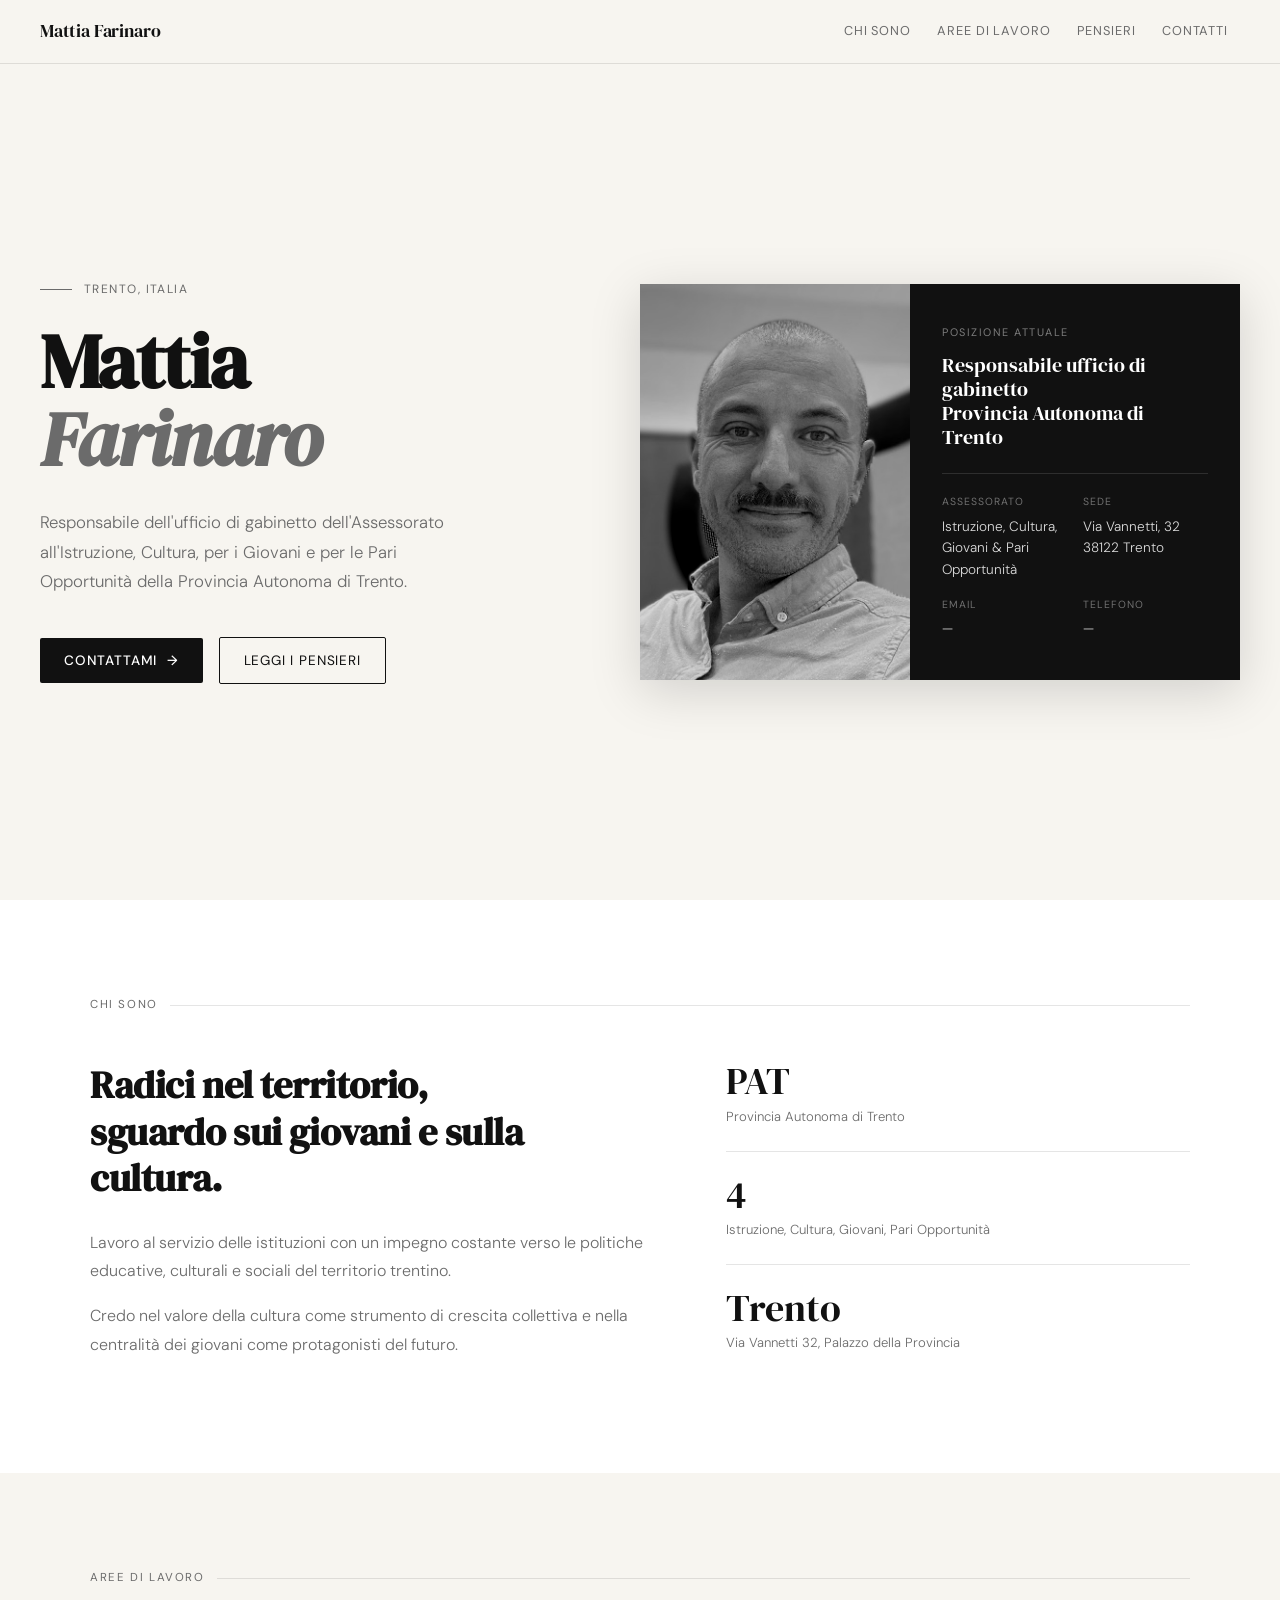
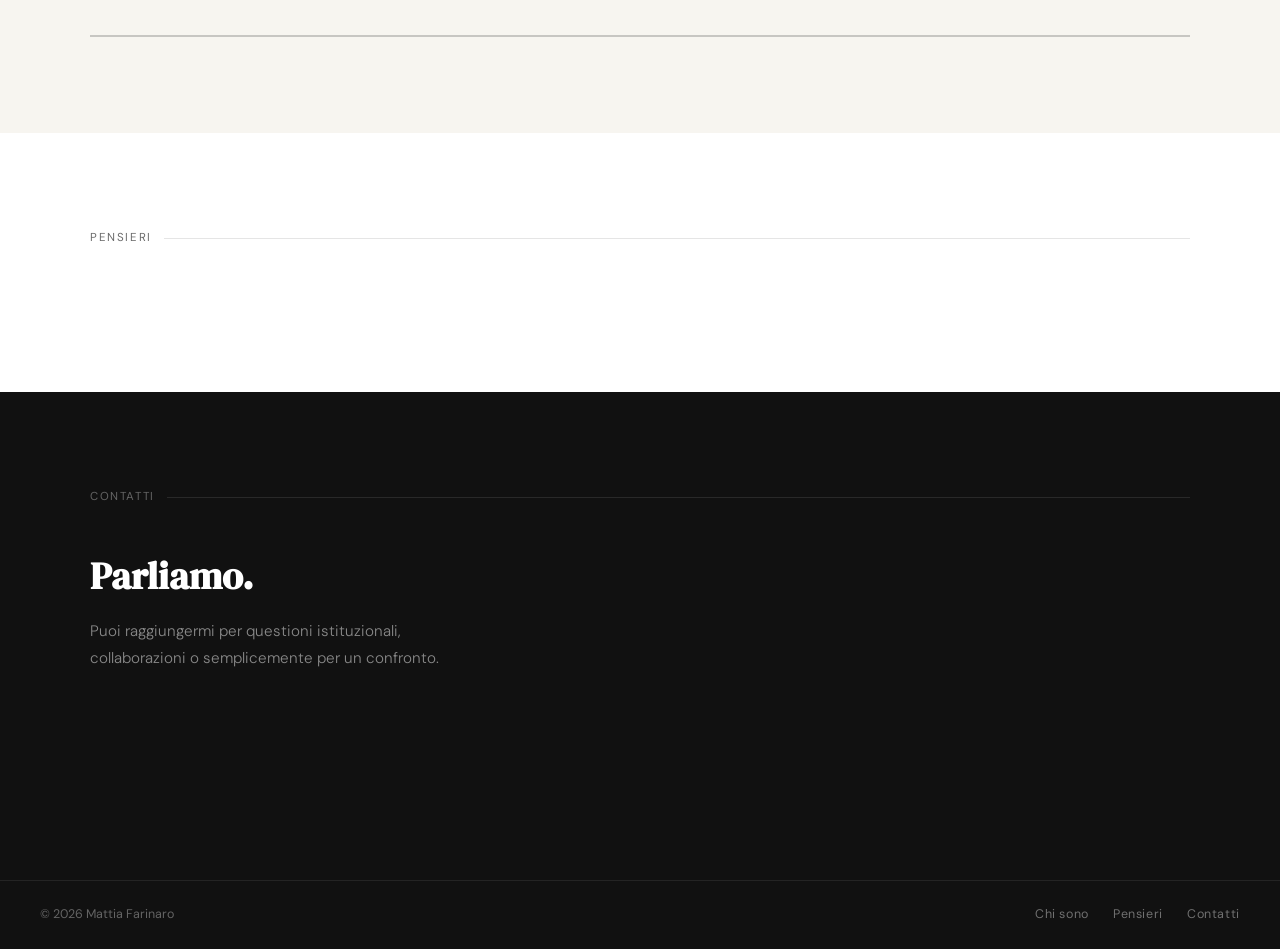
==== commit 8793b191: "Add files via upload" ====
--- a/index.html
+++ b/index.html
@@ -91,7 +91,7 @@
 #contatti{background:var(--ink);color:#fff}
 #contatti .section-eyebrow{color:rgba(255,255,255,.35)}
 #contatti .section-eyebrow::after{background:rgba(255,255,255,.1)}
-.contact-grid{display:grid;grid-template-columns:1fr 1fr;gap:5rem;align-items:start}
+.contact-col{max-width:600px}
 .contact-headline{font-family:var(--serif);font-size:clamp(2rem,3vw,3rem);line-height:1.15;color:#fff;margin-bottom:1.25rem}
 .contact-sub{font-size:.95rem;font-weight:300;color:rgba(255,255,255,.5);line-height:1.75;max-width:38ch;margin-bottom:2rem}
 .social-row{display:flex;gap:.75rem;flex-wrap:wrap;margin-bottom:2.5rem}
@@ -102,21 +102,7 @@
 .contact-item-val{font-size:1rem;color:rgba(255,255,255,.85);font-weight:300}
 .contact-item-val a{color:rgba(255,255,255,.85);text-decoration:none;border-bottom:1px solid rgba(255,255,255,.2);transition:border-color var(--t),color var(--t)}
 .contact-item-val a:hover{border-color:rgba(255,255,255,.6);color:#fff}
-/* FORM */
-.contact-form{display:flex;flex-direction:column;gap:1.25rem}
-.form-group{display:flex;flex-direction:column;gap:.4rem}
-.form-label{font-size:.72rem;letter-spacing:.1em;text-transform:uppercase;color:rgba(255,255,255,.45)}
-.form-input,.form-textarea{font-family:var(--sans);font-size:.95rem;font-weight:300;color:#fff;background:rgba(255,255,255,.07);border:1px solid rgba(255,255,255,.15);border-radius:var(--r);padding:.85rem 1rem;transition:border-color var(--t),background var(--t),outline-color var(--t);outline:none;width:100%}
-.form-input::placeholder,.form-textarea::placeholder{color:rgba(255,255,255,.3)}
-.form-input:focus,.form-textarea:focus{border-color:rgba(255,255,255,.5);background:rgba(255,255,255,.1);outline:2px solid rgba(255,255,255,.25);outline-offset:2px}
-.form-textarea{resize:vertical;min-height:130px}
-.btn-form{align-self:flex-start;display:inline-flex;align-items:center;gap:.6rem;font-family:var(--sans);font-size:.85rem;font-weight:500;letter-spacing:.06em;text-transform:uppercase;color:var(--ink);background:#fff;border:none;border-radius:var(--r);padding:.85rem 1.75rem;cursor:pointer;transition:background var(--t),transform var(--t),opacity var(--t)}
-.btn-form:hover{background:#f0eeea;transform:translateY(-1px)}
-.btn-form:active{transform:translateY(0)}
-.btn-form:disabled{opacity:.5;cursor:not-allowed;transform:none}
-.form-status{font-size:.85rem;font-weight:300;padding:.75rem 1rem;border-radius:var(--r);display:none;margin-top:.25rem}
-.form-status.success{display:block;background:rgba(29,158,117,.15);color:#4fd1a5;border:1px solid rgba(29,158,117,.3)}
-.form-status.error{display:block;background:rgba(226,75,74,.15);color:#f09595;border:1px solid rgba(226,75,74,.3)}
+
 /* ANIMATIONS */
 .hero-eyebrow{animation:fadeUp .6s ease both}
 .hero-name{animation:fadeUp .6s .08s ease both}
@@ -134,7 +120,7 @@
   .hero-card-role{font-size:1.1rem;margin-bottom:1rem}
   .hero-card-details{grid-template-columns:1fr 1fr;gap:.75rem}
   .section{padding:4rem 1.5rem}
-  .about-grid,.contact-grid{grid-template-columns:1fr;gap:3rem}
+  .about-grid{grid-template-columns:1fr;gap:3rem}
   .role-grid{grid-template-columns:1fr 1fr}
   .blog-grid{grid-template-columns:1fr}
 }
@@ -269,35 +255,14 @@
 <section class="section" id="contatti" aria-labelledby="contatti-heading">
   <div class="section-inner">
     <p class="section-eyebrow" aria-hidden="true">Contatti</p>
-    <div class="contact-grid">
-      <div>
+    <div class="contact-col">
         <h2 class="contact-headline" id="contatti-heading">Parliamo.</h2>
         <p class="contact-sub">Puoi raggiungermi per questioni istituzionali, collaborazioni o semplicemente per un confronto.</p>
         <nav aria-label="Profili social" class="social-row" id="social-row"></nav>
         <ul class="contact-list" id="contact-list" aria-label="Recapiti di contatto"></ul>
       </div>
-      <div>
-        <form class="contact-form" id="contact-form" novalidate aria-label="Modulo di contatto">
-          <div class="form-group">
-            <label class="form-label" for="form-name">Nome</label>
-            <input class="form-input" type="text" id="form-name" name="name" required autocomplete="name" placeholder="Il tuo nome">
-          </div>
-          <div class="form-group">
-            <label class="form-label" for="form-email">Email</label>
-            <input class="form-input" type="email" id="form-email" name="email" required autocomplete="email" placeholder="la.tua@email.it">
-          </div>
-          <div class="form-group">
-            <label class="form-label" for="form-msg">Messaggio</label>
-            <textarea class="form-textarea" id="form-msg" name="message" required placeholder="Scrivi il tuo messaggio..." aria-describedby="form-hint"></textarea>
-            <span id="form-hint" style="font-size:.75rem;color:rgba(255,255,255,.3);margin-top:.3rem">Rispondo di solito entro 24 ore.</span>
-          </div>
-          <div role="status" class="form-status" id="form-status" aria-live="polite"></div>
-          <button class="btn-form" type="submit" id="form-submit">Invia messaggio <span aria-hidden="true">→</span></button>
-        </form>
-      </div>
-    </div>
-  </div>
-</section>
+    </div>
+  </section>
 
 </main>
 
@@ -404,7 +369,6 @@
     if(b.status==='fulfilled') renderBlog(b.value);
   }catch(e){console.error('Init error:',e);}
 }
-initContactForm();
 init();
 </script>
 </body>
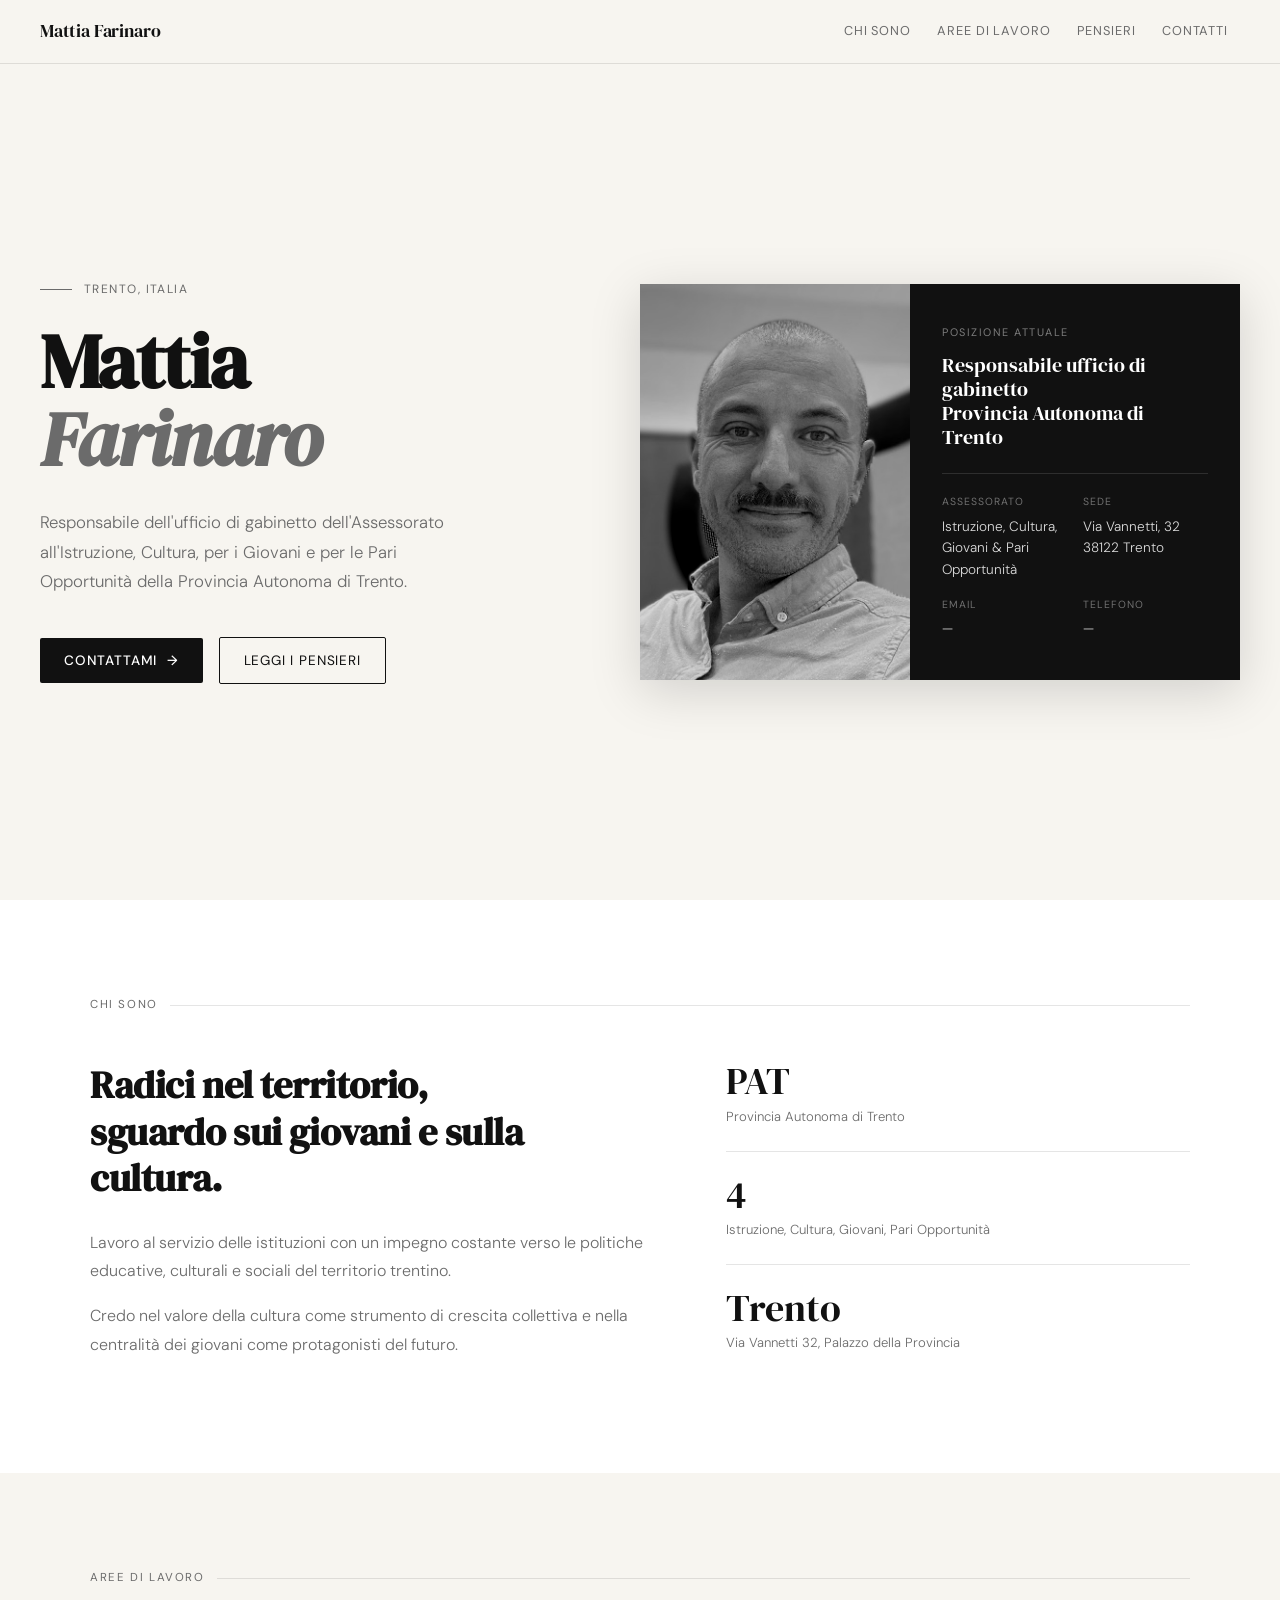
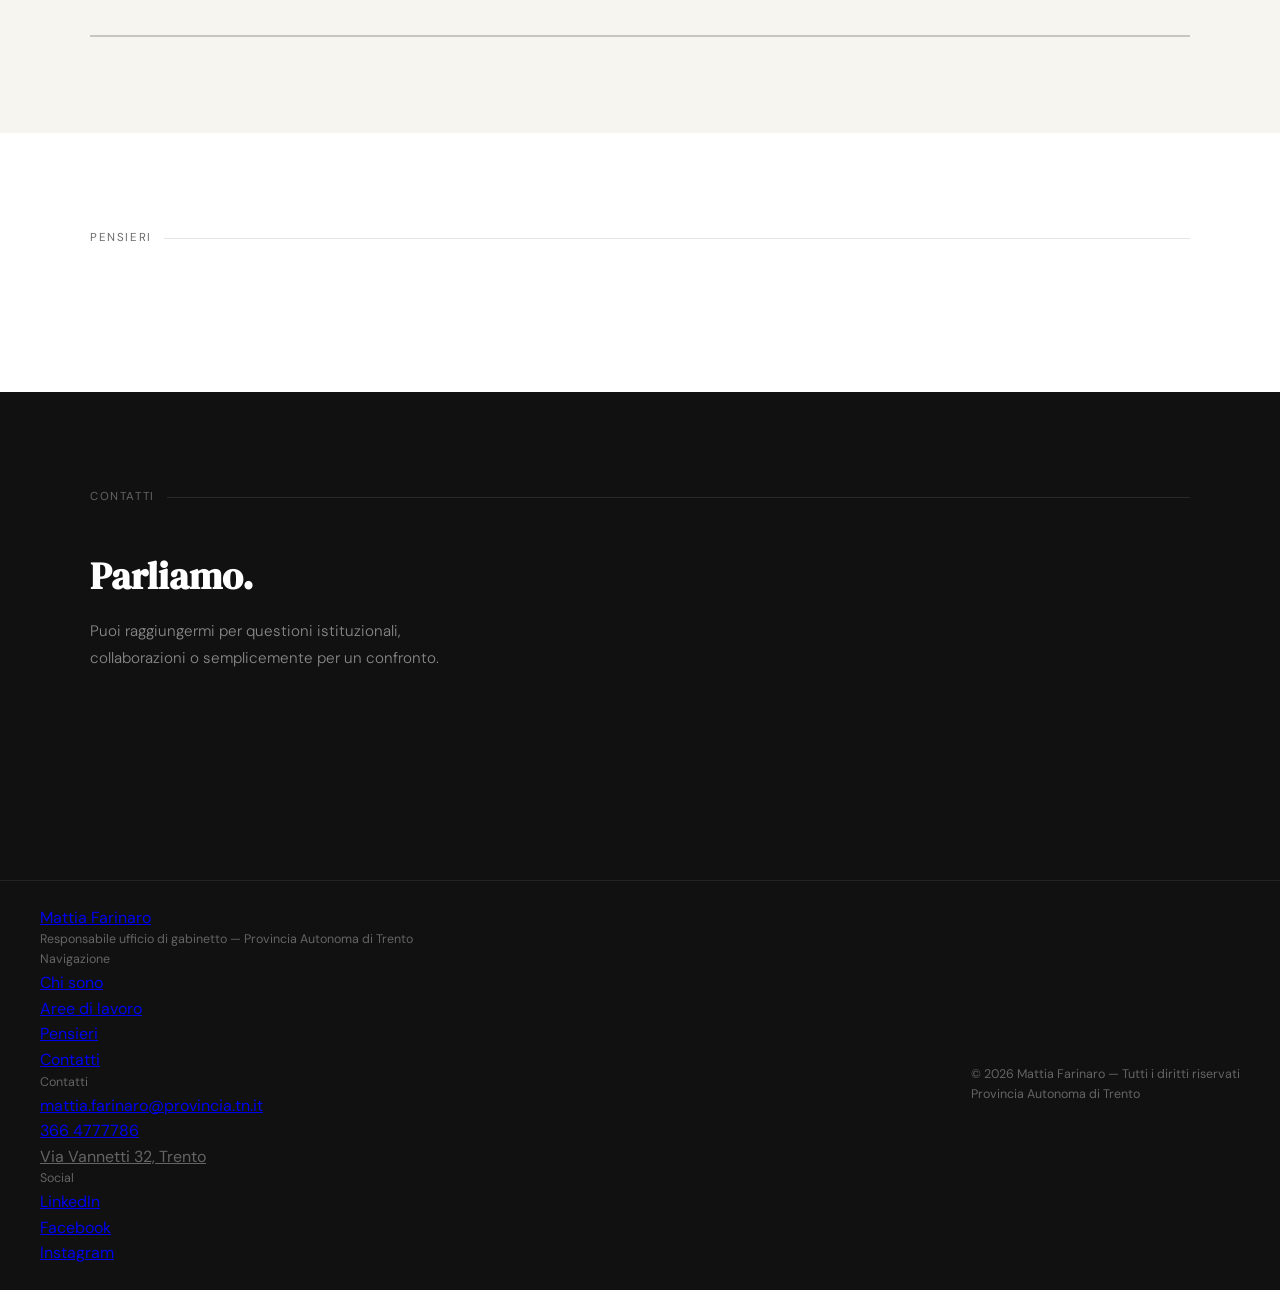
==== commit b52fccaa: "Update index.html" ====
--- a/index.html
+++ b/index.html
@@ -267,12 +267,43 @@
 </main>
 
 <footer class="site-footer" role="contentinfo">
-  <p>© <span id="footer-year"></span> Mattia Farinaro</p>
-  <nav class="site-footer-nav" aria-label="Link rapidi">
-    <a href="#about">Chi sono</a>
-    <a href="pensieri.html">Pensieri</a>
-    <a href="#contatti">Contatti</a>
-  </nav>
+  <div class="site-footer-inner">
+    <div class="site-footer-brand">
+      <a class="site-footer-logo" href="index.html">Mattia Farinaro</a>
+      <p class="site-footer-tagline">Responsabile ufficio di gabinetto — Provincia Autonoma di Trento</p>
+    </div>
+    <nav class="site-footer-cols" aria-label="Navigazione footer">
+      <div class="site-footer-col">
+        <p class="site-footer-col-title">Navigazione</p>
+        <ul>
+          <li><a href="#about">Chi sono</a></li>
+          <li><a href="#ruolo">Aree di lavoro</a></li>
+          <li><a href="pensieri.html">Pensieri</a></li>
+          <li><a href="#contatti">Contatti</a></li>
+        </ul>
+      </div>
+      <div class="site-footer-col">
+        <p class="site-footer-col-title">Contatti</p>
+        <ul>
+          <li><a href="mailto:mattia.farinaro@provincia.tn.it" id="footer-email">mattia.farinaro@provincia.tn.it</a></li>
+          <li><a href="tel:+393664777786" id="footer-tel">366 4777786</a></li>
+          <li><a href="#contatti" style="color:rgba(255,255,255,.35);pointer-events:none">Via Vannetti 32, Trento</a></li>
+        </ul>
+      </div>
+      <div class="site-footer-col">
+        <p class="site-footer-col-title">Social</p>
+        <ul id="footer-social-list">
+          <li><a href="https://www.linkedin.com/in/mattiafarinaro/" target="_blank" rel="noopener">LinkedIn</a></li>
+          <li><a href="https://www.facebook.com/mattia.farinaro" target="_blank" rel="noopener">Facebook</a></li>
+          <li><a href="https://www.instagram.com/mattia.farinaro/" target="_blank" rel="noopener">Instagram</a></li>
+        </ul>
+      </div>
+    </nav>
+  </div>
+  <div class="site-footer-bottom">
+    <p class="site-footer-copy">© <span id="footer-year"></span> Mattia Farinaro — Tutti i diritti riservati</p>
+    <p class="site-footer-made">Provincia Autonoma di Trento</p>
+  </div>
 </footer>
 
 <script src="shared.js"></script>
